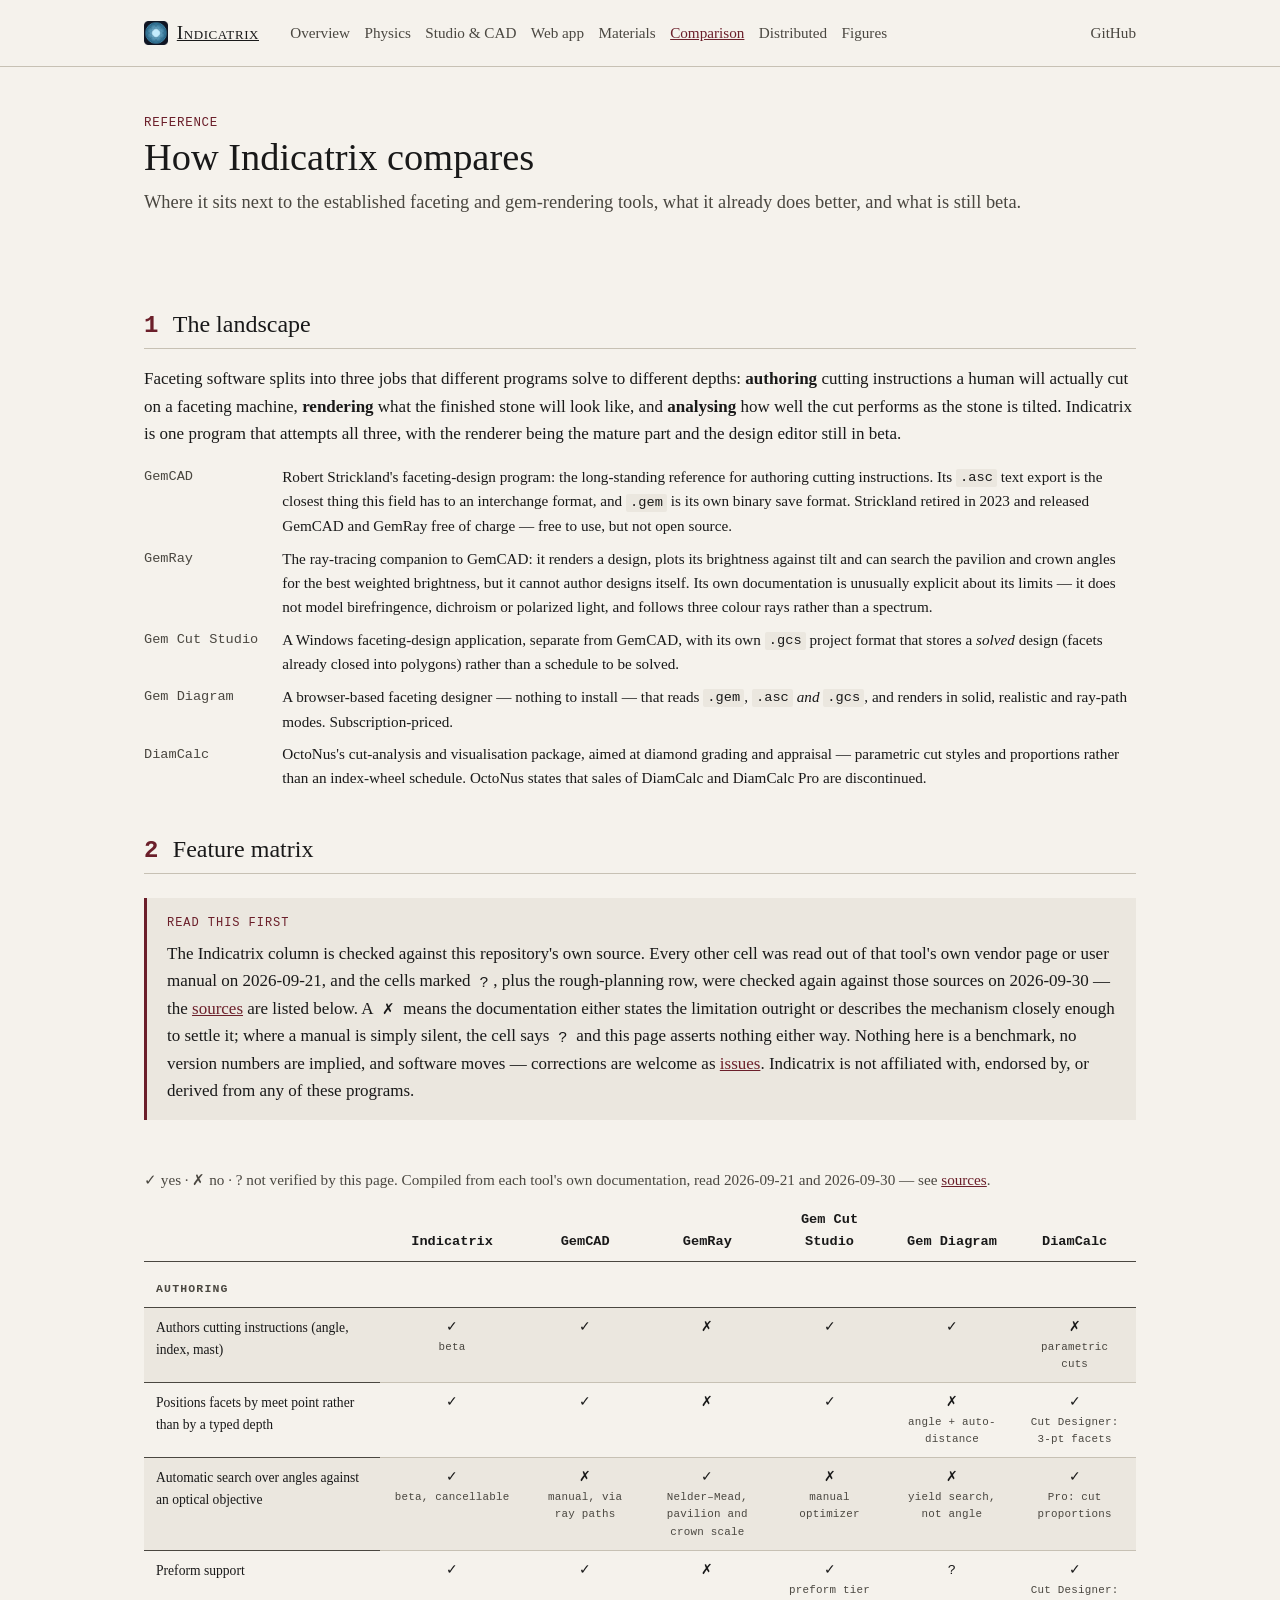
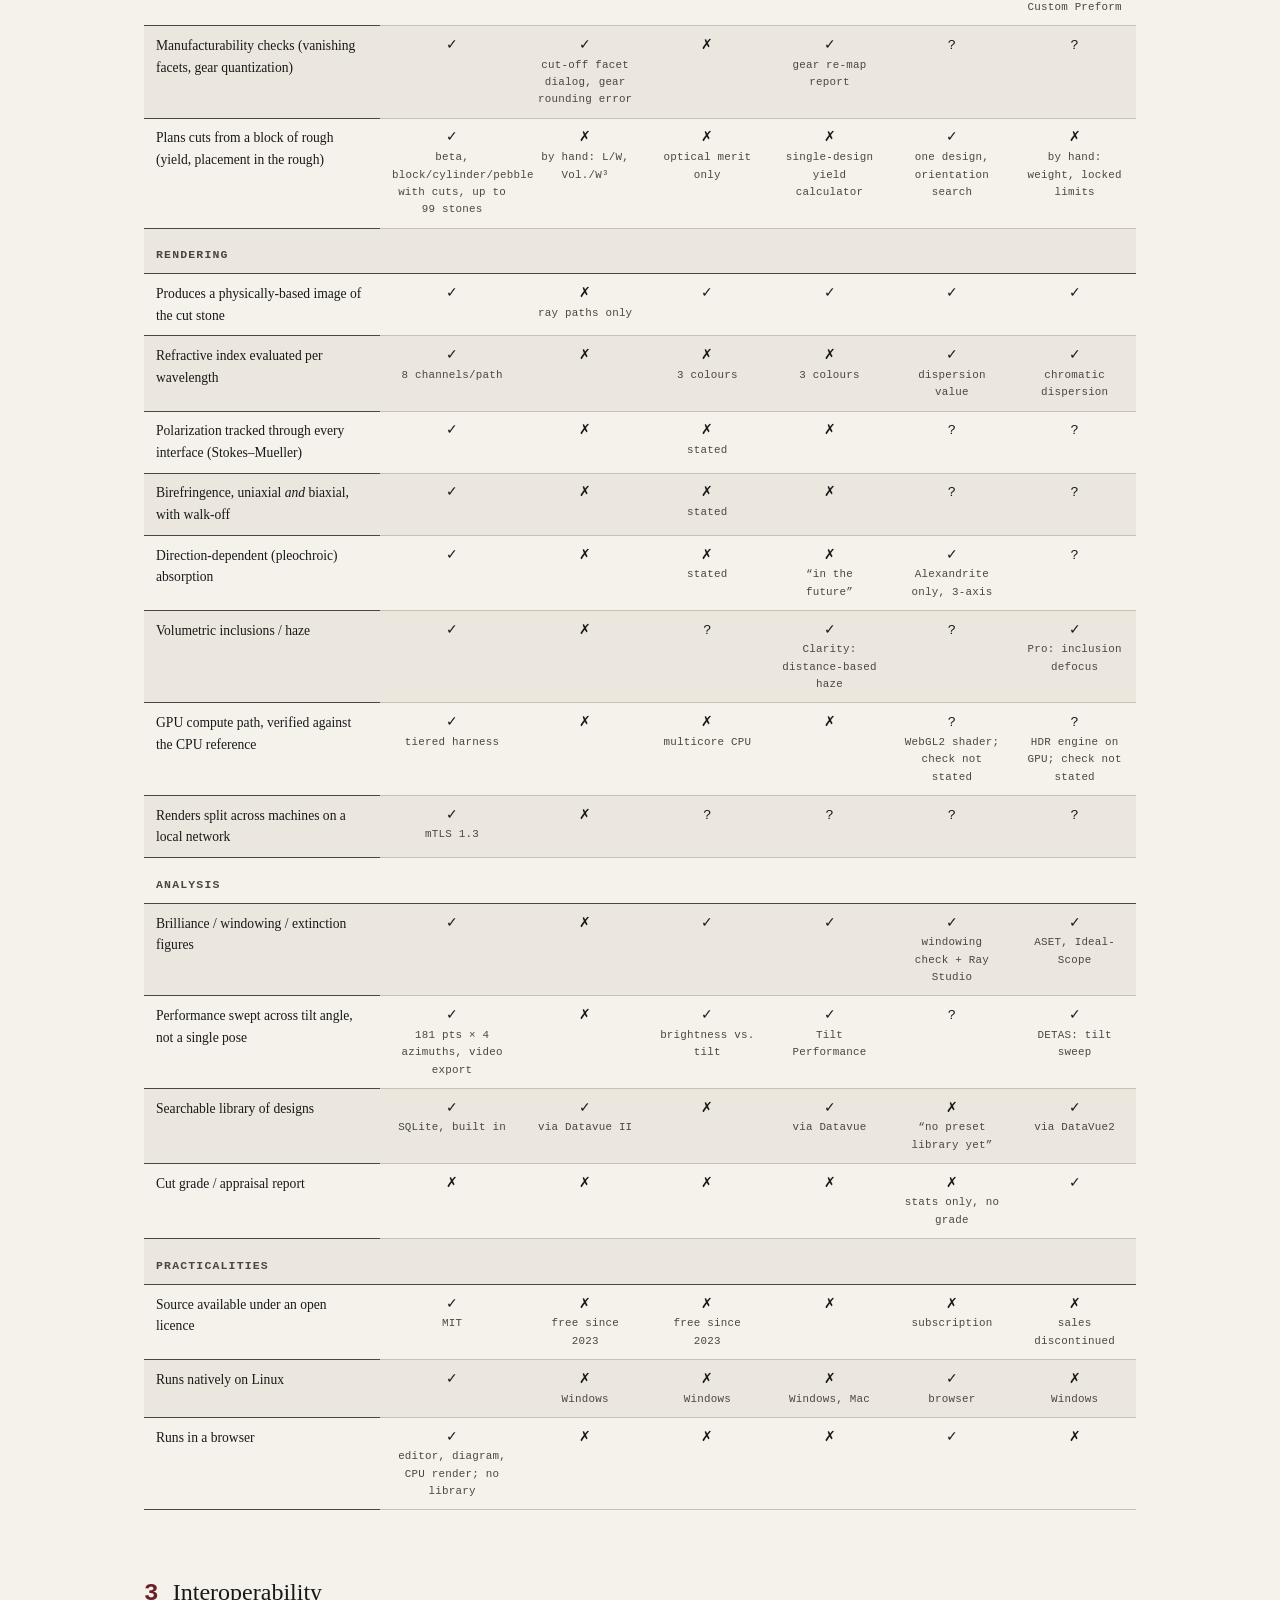
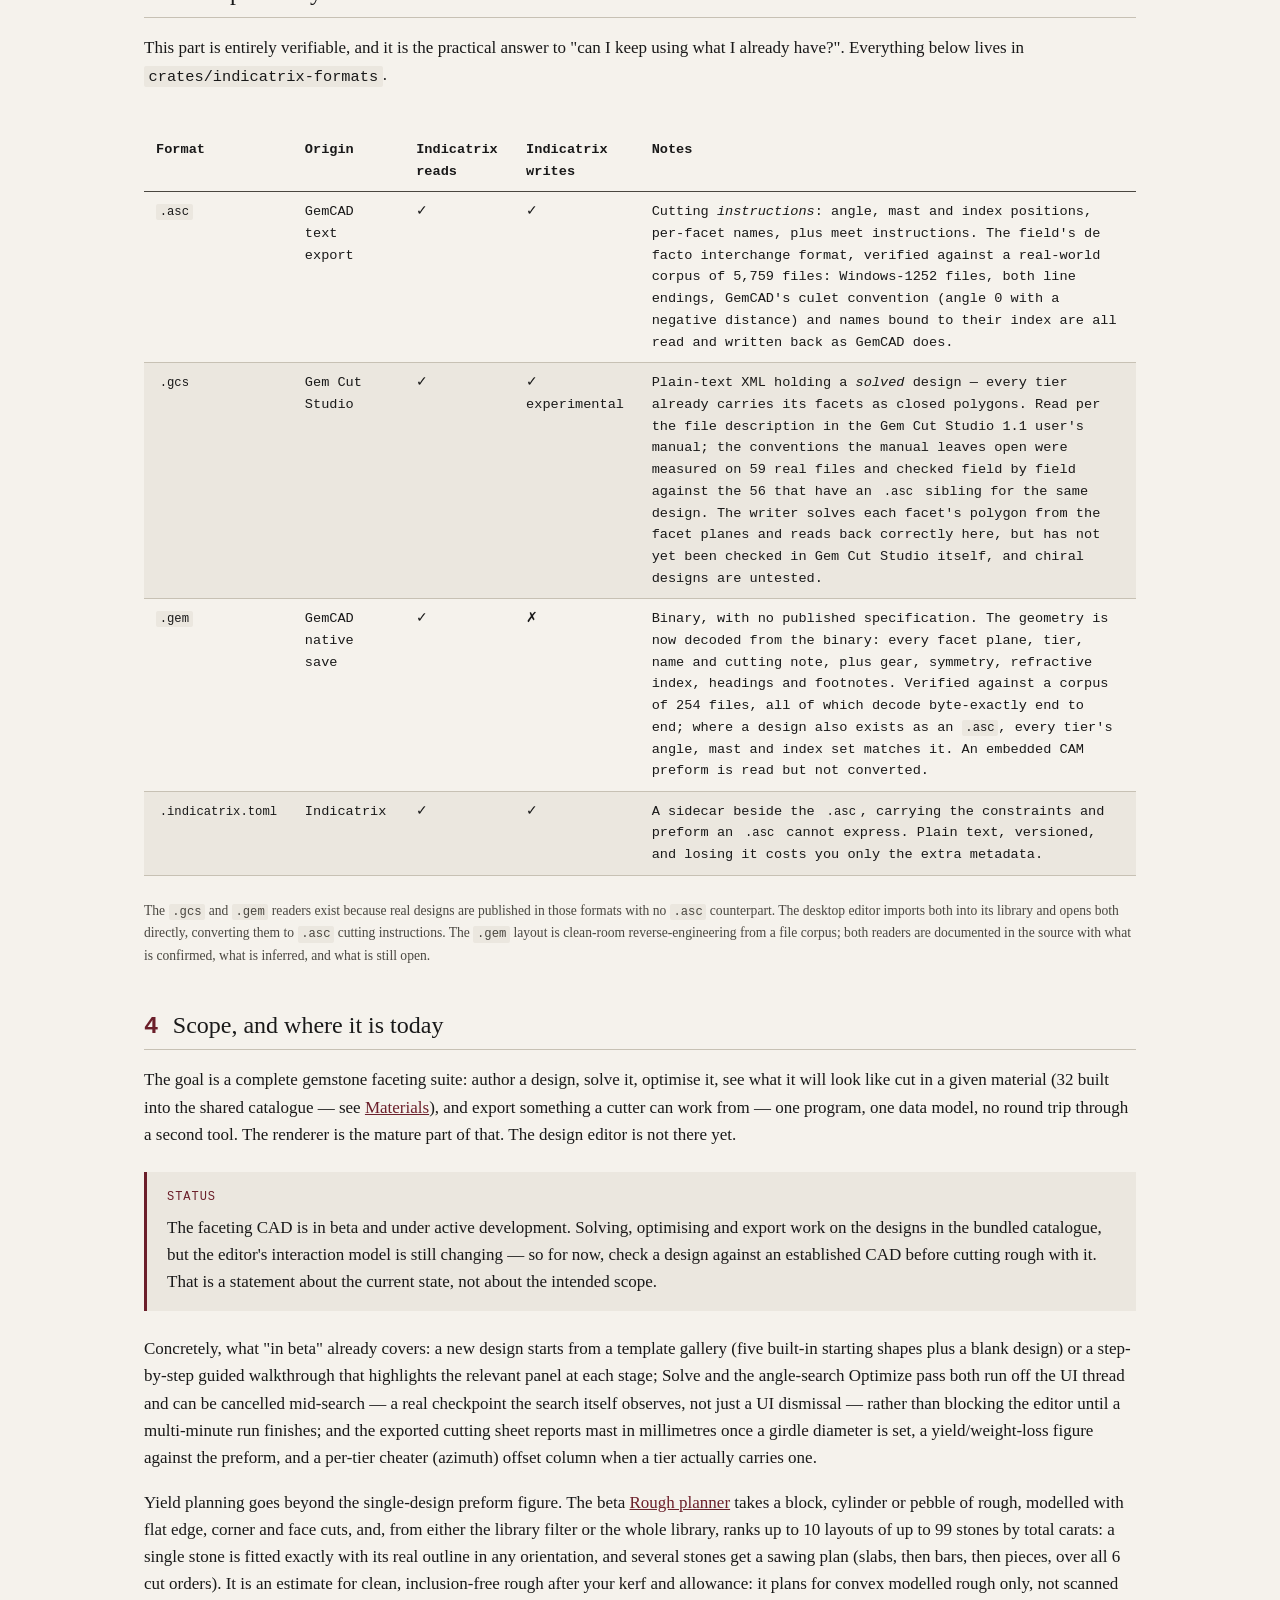
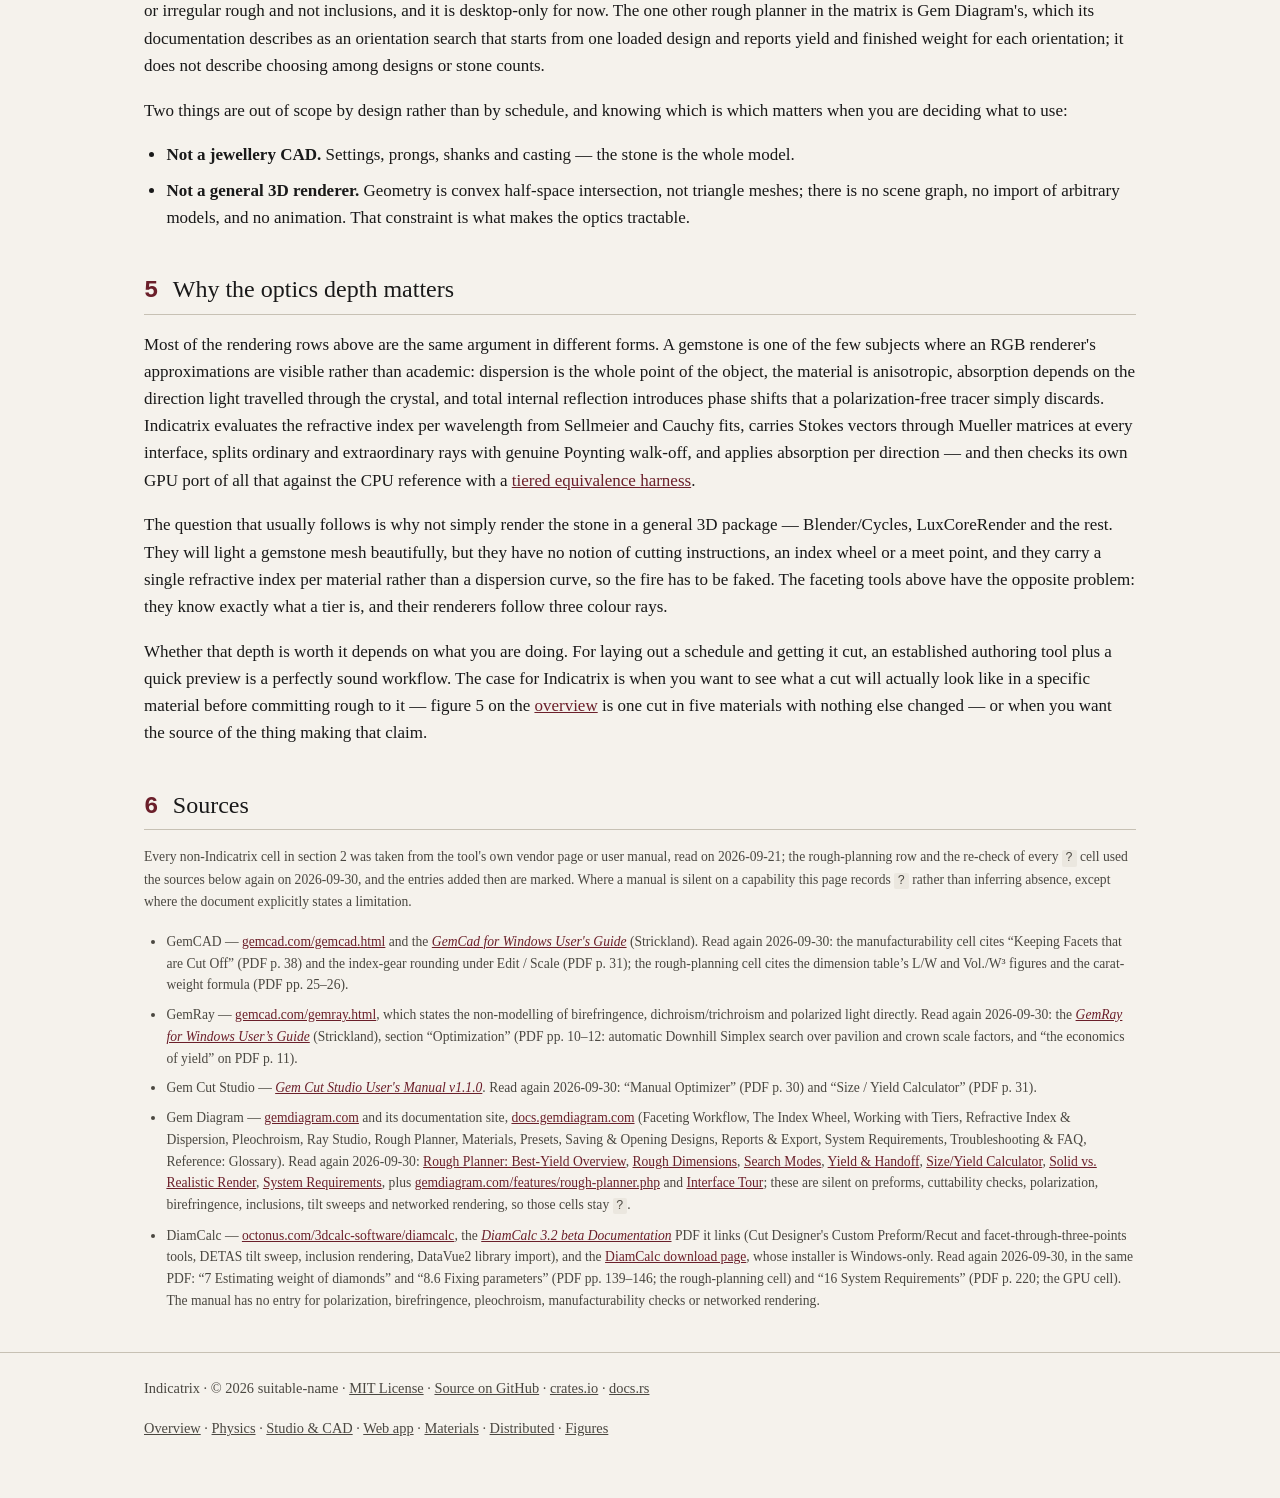
==== comparison.html @ 8ab48959 "Add files via upload" ====
<!DOCTYPE html>
<html lang="en">
<head>
<meta charset="UTF-8">
<meta name="viewport" content="width=device-width, initial-scale=1.0">
<title>Indicatrix — how it compares to other faceting and gem-rendering software</title>
<meta name="description" content="Where Indicatrix sits next to GemCAD, GemRay, Gem Cut Studio, DiamCalc and general 3D renderers: design authoring, rendering physics, analysis, and file-format interoperability.">
<link rel="icon" type="image/png" href="assets/images/icon.png">
<link rel="stylesheet" href="assets/css/style.css">
</head>
<body>

<header class="masthead">
  <div class="container">
    <a href="index.html" class="brand"><img src="assets/images/icon.png" width="24" height="24" alt="">Indicatrix</a>
    <nav>
      <a href="index.html">Overview</a>
      <a href="physics.html">Physics</a>
      <a href="editor.html">Studio &amp; CAD</a>
      <a href="web.html">Web app</a>
      <a href="materials.html">Materials</a>
      <a href="comparison.html" aria-current="page">Comparison</a>
      <a href="distributed.html">Distributed</a>
      <a href="gallery.html">Figures</a>
    </nav>
    <a href="https://github.com/suitable-name/indicatrix" class="gh-link">GitHub</a>
  </div>
</header>

<main class="container">

  <div class="page-head">
    <span class="tag">Reference</span>
    <h1>How Indicatrix compares</h1>
    <p class="subtitle">Where it sits next to the established faceting and gem-rendering tools, what it already does better, and what is still beta.</p>
  </div>

  <section id="landscape">
    <h2><span class="sec-num">1</span>The landscape</h2>
    <p>
      Faceting software splits into three jobs that different programs solve to
      different depths: <strong>authoring</strong> cutting instructions a human will
      actually cut on a faceting machine, <strong>rendering</strong> what the finished
      stone will look like, and <strong>analysing</strong> how well the cut performs as
      the stone is tilted. Indicatrix is one program that attempts all three, with the
      renderer being the mature part and the design editor still in beta.
    </p>
    <dl class="deflist">
      <dt>GemCAD</dt>
      <dd>Robert Strickland's faceting-design program: the long-standing reference for authoring cutting instructions. Its <code>.asc</code> text export is the closest thing this field has to an interchange format, and <code>.gem</code> is its own binary save format. Strickland retired in 2023 and released GemCAD and GemRay free of charge — free to use, but not open source.</dd>
      <dt>GemRay</dt>
      <dd>The ray-tracing companion to GemCAD: it renders a design, plots its brightness against tilt and can search the pavilion and crown angles for the best weighted brightness, but it cannot author designs itself. Its own documentation is unusually explicit about its limits — it does not model birefringence, dichroism or polarized light, and follows three colour rays rather than a spectrum.</dd>
      <dt>Gem Cut Studio</dt>
      <dd>A Windows faceting-design application, separate from GemCAD, with its own <code>.gcs</code> project format that stores a <em>solved</em> design (facets already closed into polygons) rather than a schedule to be solved.</dd>
      <dt>Gem Diagram</dt>
      <dd>A browser-based faceting designer — nothing to install — that reads <code>.gem</code>, <code>.asc</code> <em>and</em> <code>.gcs</code>, and renders in solid, realistic and ray-path modes. Subscription-priced.</dd>
      <dt>DiamCalc</dt>
      <dd>OctoNus's cut-analysis and visualisation package, aimed at diamond grading and appraisal — parametric cut styles and proportions rather than an index-wheel schedule. OctoNus states that sales of DiamCalc and DiamCalc Pro are discontinued.</dd>
    </dl>
  </section>

  <section id="matrix">
    <h2><span class="sec-num">2</span>Feature matrix</h2>
    <div class="status">
      <span class="status-label">READ THIS FIRST</span>
      <p>
        The Indicatrix column is checked against this repository's own source. Every
        other cell was read out of that tool's own vendor page or user manual on
        2026-09-21, and the cells marked <code>?</code>, plus the rough-planning row,
        were checked again against those sources on 2026-09-30 — the
        <a href="#sources">sources</a> are listed below. A <code>✗</code>
        means the documentation either states the limitation outright or describes the
        mechanism closely enough to settle it; where a manual is simply silent, the cell
        says <code>?</code> and this page asserts nothing either way. Nothing here is a
        benchmark, no version numbers are implied, and software moves — corrections are
        welcome as <a href="https://github.com/suitable-name/indicatrix/issues">issues</a>.
        Indicatrix is not affiliated with, endorsed by, or derived from any of these
        programs.
      </p>
    </div>

    <div class="table-scroll">
    <table class="matrix">
      <caption>✓ yes &middot; ✗ no &middot; ? not verified by this page. Compiled from each tool's own documentation, read 2026-09-21 and 2026-09-30 — see <a href="#sources">sources</a>.</caption>
      <thead>
        <tr>
          <th scope="col">&nbsp;</th>
          <th scope="col">Indicatrix</th>
          <th scope="col">GemCAD</th>
          <th scope="col">GemRay</th>
          <th scope="col">Gem Cut Studio</th>
          <th scope="col">Gem Diagram</th>
          <th scope="col">DiamCalc</th>
        </tr>
      </thead>
      <tbody>
        <tr class="group"><th colspan="7" scope="colgroup">Authoring</th></tr>
        <tr>
          <th scope="row">Authors cutting instructions (angle, index, mast)</th>
          <td>✓ <span class="qual">beta</span></td><td>✓</td><td>✗</td><td>✓</td><td>✓</td><td>✗ <span class="qual">parametric cuts</span></td>
        </tr>
        <tr>
          <th scope="row">Positions facets by meet point rather than by a typed depth</th>
          <td>✓</td><td>✓</td><td>✗</td><td>✓</td><td>✗ <span class="qual">angle + auto-distance</span></td><td>✓ <span class="qual">Cut Designer: 3-pt facets</span></td>
        </tr>
        <tr>
          <th scope="row">Automatic search over angles against an optical objective</th>
          <td>✓ <span class="qual">beta, cancellable</span></td><td>✗ <span class="qual">manual, via ray paths</span></td><td>✓ <span class="qual">Nelder–Mead, pavilion and crown scale</span></td><td>✗ <span class="qual">manual optimizer</span></td><td>✗ <span class="qual">yield search, not angle</span></td><td>✓ <span class="qual">Pro: cut proportions</span></td>
        </tr>
        <tr>
          <th scope="row">Preform support</th>
          <td>✓</td><td>✓</td><td>✗</td><td>✓ <span class="qual">preform tier</span></td><td>?</td><td>✓ <span class="qual">Cut Designer: Custom Preform</span></td>
        </tr>
        <tr>
          <th scope="row">Manufacturability checks (vanishing facets, gear quantization)</th>
          <td>✓</td><td>✓ <span class="qual">cut-off facet dialog, gear rounding error</span></td><td>✗</td><td>✓ <span class="qual">gear re-map report</span></td><td>?</td><td>?</td>
        </tr>
        <tr>
          <th scope="row">Plans cuts from a block of rough (yield, placement in the rough)</th>
          <td>✓ <span class="qual">beta, block/cylinder/pebble with cuts, up to 99 stones</span></td><td>✗ <span class="qual">by hand: L/W, Vol./W³</span></td><td>✗ <span class="qual">optical merit only</span></td><td>✗ <span class="qual">single-design yield calculator</span></td><td>✓ <span class="qual">one design, orientation search</span></td><td>✗ <span class="qual">by hand: weight, locked limits</span></td>
        </tr>
        <tr class="group"><th colspan="7" scope="colgroup">Rendering</th></tr>
        <tr>
          <th scope="row">Produces a physically-based image of the cut stone</th>
          <td>✓</td><td>✗ <span class="qual">ray paths only</span></td><td>✓</td><td>✓</td><td>✓</td><td>✓</td>
        </tr>
        <tr>
          <th scope="row">Refractive index evaluated per wavelength</th>
          <td>✓ <span class="qual">8 channels/path</span></td><td>✗</td><td>✗ <span class="qual">3 colours</span></td><td>✗ <span class="qual">3 colours</span></td><td>✓ <span class="qual">dispersion value</span></td><td>✓ <span class="qual">chromatic dispersion</span></td>
        </tr>
        <tr>
          <th scope="row">Polarization tracked through every interface (Stokes–Mueller)</th>
          <td>✓</td><td>✗</td><td>✗ <span class="qual">stated</span></td><td>✗</td><td>?</td><td>?</td>
        </tr>
        <tr>
          <th scope="row">Birefringence, uniaxial <em>and</em> biaxial, with walk-off</th>
          <td>✓</td><td>✗</td><td>✗ <span class="qual">stated</span></td><td>✗</td><td>?</td><td>?</td>
        </tr>
        <tr>
          <th scope="row">Direction-dependent (pleochroic) absorption</th>
          <td>✓</td><td>✗</td><td>✗ <span class="qual">stated</span></td><td>✗ <span class="qual">“in the future”</span></td><td>✓ <span class="qual">Alexandrite only, 3-axis</span></td><td>?</td>
        </tr>
        <tr>
          <th scope="row">Volumetric inclusions / haze</th>
          <td>✓</td><td>✗</td><td>?</td><td>✓ <span class="qual">Clarity: distance-based haze</span></td><td>?</td><td>✓ <span class="qual">Pro: inclusion defocus</span></td>
        </tr>
        <tr>
          <th scope="row">GPU compute path, verified against the CPU reference</th>
          <td>✓ <span class="qual">tiered harness</span></td><td>✗</td><td>✗ <span class="qual">multicore CPU</span></td><td>✗</td><td>? <span class="qual">WebGL2 shader; check not stated</span></td><td>? <span class="qual">HDR engine on GPU; check not stated</span></td>
        </tr>
        <tr>
          <th scope="row">Renders split across machines on a local network</th>
          <td>✓ <span class="qual">mTLS 1.3</span></td><td>✗</td><td>?</td><td>?</td><td>?</td><td>?</td>
        </tr>
        <tr class="group"><th colspan="7" scope="colgroup">Analysis</th></tr>
        <tr>
          <th scope="row">Brilliance / windowing / extinction figures</th>
          <td>✓</td><td>✗</td><td>✓</td><td>✓</td><td>✓ <span class="qual">windowing check + Ray Studio</span></td><td>✓ <span class="qual">ASET, Ideal-Scope</span></td>
        </tr>
        <tr>
          <th scope="row">Performance swept across tilt angle, not a single pose</th>
          <td>✓ <span class="qual">181 pts × 4 azimuths, video export</span></td><td>✗</td><td>✓ <span class="qual">brightness vs. tilt</span></td><td>✓ <span class="qual">Tilt Performance</span></td><td>?</td><td>✓ <span class="qual">DETAS: tilt sweep</span></td>
        </tr>
        <tr>
          <th scope="row">Searchable library of designs</th>
          <td>✓ <span class="qual">SQLite, built in</span></td><td>✓ <span class="qual">via Datavue II</span></td><td>✗</td><td>✓ <span class="qual">via Datavue</span></td><td>✗ <span class="qual">“no preset library yet”</span></td><td>✓ <span class="qual">via DataVue2</span></td>
        </tr>
        <tr>
          <th scope="row">Cut grade / appraisal report</th>
          <td>✗</td><td>✗</td><td>✗</td><td>✗</td><td>✗ <span class="qual">stats only, no grade</span></td><td>✓</td>
        </tr>
        <tr class="group"><th colspan="7" scope="colgroup">Practicalities</th></tr>
        <tr>
          <th scope="row">Source available under an open licence</th>
          <td>✓ <span class="qual">MIT</span></td><td>✗ <span class="qual">free since 2023</span></td><td>✗ <span class="qual">free since 2023</span></td><td>✗</td><td>✗ <span class="qual">subscription</span></td><td>✗ <span class="qual">sales discontinued</span></td>
        </tr>
        <tr>
          <th scope="row">Runs natively on Linux</th>
          <td>✓</td><td>✗ <span class="qual">Windows</span></td><td>✗ <span class="qual">Windows</span></td><td>✗ <span class="qual">Windows, Mac</span></td><td>✓ <span class="qual">browser</span></td><td>✗ <span class="qual">Windows</span></td>
        </tr>
        <tr>
          <th scope="row">Runs in a browser</th>
          <td>✓ <span class="qual">editor, diagram, CPU render; no library</span></td><td>✗</td><td>✗</td><td>✗</td><td>✓</td><td>✗</td>
        </tr>
      </tbody>
    </table>
    </div>
  </section>

  <section id="interop">
    <h2><span class="sec-num">3</span>Interoperability</h2>
    <p>
      This part is entirely verifiable, and it is the practical answer to "can I keep
      using what I already have?". Everything below lives in
      <code>crates/indicatrix-formats</code>.
    </p>
    <div class="table-scroll">
    <table>
      <thead>
        <tr><th>Format</th><th>Origin</th><th>Indicatrix reads</th><th>Indicatrix writes</th><th>Notes</th></tr>
      </thead>
      <tbody>
        <tr>
          <td><code>.asc</code></td>
          <td>GemCAD text export</td>
          <td>✓</td>
          <td>✓</td>
          <td>Cutting <em>instructions</em>: angle, mast and index positions, per-facet names, plus meet instructions. The field's de facto interchange format, verified against a real-world corpus of 5,759 files: Windows-1252 files, both line endings, GemCAD's culet convention (angle 0 with a negative distance) and names bound to their index are all read and written back as GemCAD does.</td>
        </tr>
        <tr>
          <td><code>.gcs</code></td>
          <td>Gem Cut Studio</td>
          <td>✓</td>
          <td>✓ experimental</td>
          <td>Plain-text XML holding a <em>solved</em> design — every tier already carries its facets as closed polygons. Read per the file description in the Gem Cut Studio 1.1 user's manual; the conventions the manual leaves open were measured on 59 real files and checked field by field against the 56 that have an <code>.asc</code> sibling for the same design. The writer solves each facet's polygon from the facet planes and reads back correctly here, but has not yet been checked in Gem Cut Studio itself, and chiral designs are untested.</td>
        </tr>
        <tr>
          <td><code>.gem</code></td>
          <td>GemCAD native save</td>
          <td>✓</td>
          <td>✗</td>
          <td>Binary, with no published specification. The geometry is now decoded from the binary: every facet plane, tier, name and cutting note, plus gear, symmetry, refractive index, headings and footnotes. Verified against a corpus of 254 files, all of which decode byte-exactly end to end; where a design also exists as an <code>.asc</code>, every tier's angle, mast and index set matches it. An embedded CAM preform is read but not converted.</td>
        </tr>
        <tr>
          <td><code>.indicatrix.toml</code></td>
          <td>Indicatrix</td>
          <td>✓</td>
          <td>✓</td>
          <td>A sidecar beside the <code>.asc</code>, carrying the constraints and preform an <code>.asc</code> cannot express. Plain text, versioned, and losing it costs you only the extra metadata.</td>
        </tr>
      </tbody>
    </table>
    </div>
    <p class="small">
      The <code>.gcs</code> and <code>.gem</code> readers exist because real designs are
      published in those formats with no <code>.asc</code> counterpart. The desktop editor
      imports both into its library and opens both directly, converting them to
      <code>.asc</code> cutting instructions. The <code>.gem</code> layout is clean-room
      reverse-engineering from a file corpus; both readers are documented in the source
      with what is confirmed, what is inferred, and what is still open.
    </p>
  </section>

  <section id="scope">
    <h2><span class="sec-num">4</span>Scope, and where it is today</h2>
    <p>
      The goal is a complete gemstone faceting suite: author a design, solve it,
      optimise it, see what it will look like cut in a given material (32 built into
      the shared catalogue — see <a href="materials.html">Materials</a>), and export
      something a cutter can work from — one program, one data model, no round trip
      through a second tool. The renderer is the mature part of that. The design
      editor is not there yet.
    </p>
    <div class="status">
      <span class="status-label">STATUS</span>
      <p>
        The faceting CAD is in beta and under active development. Solving, optimising
        and export work on the designs in the bundled catalogue, but the editor's
        interaction model is still changing — so for now, check a design against an
        established CAD before cutting rough with it. That is a statement about the
        current state, not about the intended scope.
      </p>
    </div>
    <p>
      Concretely, what "in beta" already covers: a new design starts from a template
      gallery (five built-in starting shapes plus a blank design) or a step-by-step
      guided walkthrough that highlights the relevant panel at each stage; Solve and
      the angle-search Optimize pass both run off the UI thread and can be cancelled
      mid-search — a real checkpoint the search itself observes, not just a UI
      dismissal — rather than blocking the editor until a multi-minute run finishes;
      and the exported cutting sheet reports mast in millimetres once a girdle
      diameter is set, a yield/weight-loss figure against the preform, and a per-tier
      cheater (azimuth) offset column when a tier actually carries one.
    </p>
    <p>
      Yield planning goes beyond the single-design preform figure. The beta
      <a href="editor.html#rough-planner">Rough planner</a> takes a block,
      cylinder or pebble of rough, modelled with flat edge, corner and face cuts,
      and, from either the library filter or the whole library, ranks up to 10
      layouts of up to 99 stones by total carats: a single stone is fitted exactly
      with its real outline in any orientation, and several stones get a sawing
      plan (slabs, then bars, then pieces, over all 6 cut orders). It is an
      estimate for clean, inclusion-free rough after your kerf and allowance: it
      plans for convex modelled rough only, not scanned or irregular rough and not
      inclusions, and it is desktop-only for now. The one other rough planner in the matrix is Gem Diagram's, which
      its documentation describes as an orientation search that starts from one
      loaded design and reports yield and finished weight for each orientation;
      it does not describe choosing among designs or stone counts.
    </p>
    <p>
      Two things are out of scope by design rather than by schedule, and knowing
      which is which matters when you are deciding what to use:
    </p>
    <ul>
      <li><strong>Not a jewellery CAD.</strong> Settings, prongs, shanks and casting — the stone is the whole model.</li>
      <li><strong>Not a general 3D renderer.</strong> Geometry is convex half-space intersection, not triangle meshes; there is no scene graph, no import of arbitrary models, and no animation. That constraint is what makes the optics tractable.</li>
    </ul>
  </section>

  <section id="why">
    <h2><span class="sec-num">5</span>Why the optics depth matters</h2>
    <p>
      Most of the rendering rows above are the same argument in different forms. A
      gemstone is one of the few subjects where an RGB renderer's approximations are
      visible rather than academic: dispersion is the whole point of the object, the
      material is anisotropic, absorption depends on the direction light travelled
      through the crystal, and total internal reflection introduces phase shifts that
      a polarization-free tracer simply discards. Indicatrix evaluates the refractive
      index per wavelength from Sellmeier and Cauchy fits, carries Stokes vectors
      through Mueller matrices at every interface, splits ordinary and extraordinary
      rays with genuine Poynting walk-off, and applies absorption per direction — and
      then checks its own GPU port of all that against the CPU reference with a
      <a href="physics.html#gpu-harness">tiered equivalence harness</a>.
    </p>
    <p>
      The question that usually follows is why not simply render the stone in a
      general 3D package — Blender/Cycles, LuxCoreRender and the rest. They will light
      a gemstone mesh beautifully, but they have no notion of cutting instructions, an
      index wheel or a meet point, and they carry a single refractive index per
      material rather than a dispersion curve, so the fire has to be faked. The
      faceting tools above have the opposite problem: they know exactly what a tier
      is, and their renderers follow three colour rays.
    </p>
    <p>
      Whether that depth is worth it depends on what you are doing. For laying out a
      schedule and getting it cut, an established authoring tool plus a quick preview
      is a perfectly sound workflow. The case for Indicatrix is when you want to see
      what a cut will actually look like in a specific material before committing rough
      to it — figure 5 on the <a href="index.html#renders">overview</a> is one cut in
      five materials with nothing else changed — or when you want the source of the
      thing making that claim.
    </p>
  </section>


  <section id="sources">
    <h2><span class="sec-num">6</span>Sources</h2>
    <p class="small">
      Every non-Indicatrix cell in section 2 was taken from the tool's own vendor page
      or user manual, read on 2026-09-21; the rough-planning row and the re-check of
      every <code>?</code> cell used the sources below again on 2026-09-30, and the
      entries added then are marked. Where a manual is silent on a capability this
      page records <code>?</code> rather than inferring absence, except where the
      document explicitly states a limitation.
    </p>
    <ul class="small">
      <li>GemCAD — <a href="https://www.gemcad.com/gemcad.html">gemcad.com/gemcad.html</a> and the <a href="https://www.gemcad.com/downloads/gemcadman.pdf"><cite>GemCad for Windows User's Guide</cite></a> (Strickland). Read again 2026-09-30: the manufacturability cell cites &ldquo;Keeping Facets that are Cut Off&rdquo; (PDF p. 38) and the index-gear rounding under Edit / Scale (PDF p. 31); the rough-planning cell cites the dimension table&rsquo;s L/W and Vol./W³ figures and the carat-weight formula (PDF pp. 25&ndash;26).</li>
      <li>GemRay — <a href="https://www.gemcad.com/gemray.html">gemcad.com/gemray.html</a>, which states the non-modelling of birefringence, dichroism/trichroism and polarized light directly. Read again 2026-09-30: the <a href="https://www.gemcad.com/downloads/gemrayman.pdf"><cite>GemRay for Windows User&rsquo;s Guide</cite></a> (Strickland), section &ldquo;Optimization&rdquo; (PDF pp. 10&ndash;12: automatic Downhill Simplex search over pavilion and crown scale factors, and &ldquo;the economics of yield&rdquo; on PDF p. 11).</li>
      <li>Gem Cut Studio — <a href="http://www.gemcutstudio.com/app_download/UserManual_v110.pdf"><cite>Gem Cut Studio User's Manual v1.1.0</cite></a>. Read again 2026-09-30: &ldquo;Manual Optimizer&rdquo; (PDF p. 30) and &ldquo;Size / Yield Calculator&rdquo; (PDF p. 31).</li>
      <li>Gem Diagram — <a href="https://www.gemdiagram.com/">gemdiagram.com</a> and its documentation site, <a href="https://docs.gemdiagram.com/getting-started">docs.gemdiagram.com</a> (Faceting Workflow, The Index Wheel, Working with Tiers, Refractive Index &amp; Dispersion, Pleochroism, Ray Studio, Rough Planner, Materials, Presets, Saving &amp; Opening Designs, Reports &amp; Export, System Requirements, Troubleshooting &amp; FAQ, Reference: Glossary). Read again 2026-09-30: <a href="https://docs.gemdiagram.com/rough-planner-overview">Rough Planner: Best-Yield Overview</a>, <a href="https://docs.gemdiagram.com/rough-planner-rough-dimensions">Rough Dimensions</a>, <a href="https://docs.gemdiagram.com/rough-planner-search-modes">Search Modes</a>, <a href="https://docs.gemdiagram.com/rough-planner-yield-handoff">Yield &amp; Handoff</a>, <a href="https://docs.gemdiagram.com/reports-export-size-yield-calculator">Size/Yield Calculator</a>, <a href="https://docs.gemdiagram.com/solid-vs-realistic">Solid vs. Realistic Render</a>, <a href="https://docs.gemdiagram.com/system-requirements">System Requirements</a>, plus <a href="https://www.gemdiagram.com/features/rough-planner.php">gemdiagram.com/features/rough-planner.php</a> and <a href="https://docs.gemdiagram.com/interface-tour">Interface Tour</a>; these are silent on preforms, cuttability checks, polarization, birefringence, inclusions, tilt sweeps and networked rendering, so those cells stay <code>?</code>.</li>
      <li>DiamCalc — <a href="https://www.octonus.com/3dcalc-software/diamcalc">octonus.com/3dcalc-software/diamcalc</a>, the <a href="http://legacy.octonus.com/oct/download/files/DiamondCalculator3_2beta.pdf"><cite>DiamCalc 3.2 beta Documentation</cite></a> PDF it links (Cut Designer's Custom Preform/Recut and facet-through-three-points tools, DETAS tilt sweep, inclusion rendering, DataVue2 library import), and the <a href="https://octonus.com/downloads/diamcalc-downloads">DiamCalc download page</a>, whose installer is Windows-only. Read again 2026-09-30, in the same PDF: &ldquo;7 Estimating weight of diamonds&rdquo; and &ldquo;8.6 Fixing parameters&rdquo; (PDF pp. 139&ndash;146; the rough-planning cell) and &ldquo;16 System Requirements&rdquo; (PDF p. 220; the GPU cell). The manual has no entry for polarization, birefringence, pleochroism, manufacturability checks or networked rendering.</li>
    </ul>
  </section>

</main>

<footer>
  <div class="container">
    <p>Indicatrix · &copy; 2026 suitable-name · <a href="https://github.com/suitable-name/indicatrix/blob/HEAD/LICENSE">MIT License</a> · <a href="https://github.com/suitable-name/indicatrix">Source on GitHub</a> · <a href="https://crates.io/crates/indicatrix">crates.io</a> · <a href="https://docs.rs/indicatrix">docs.rs</a></p>
    <p><a href="index.html">Overview</a> · <a href="physics.html">Physics</a> · <a href="editor.html">Studio &amp; CAD</a> · <a href="web.html">Web app</a> · <a href="materials.html">Materials</a> · <a href="distributed.html">Distributed</a> · <a href="gallery.html">Figures</a></p>
  </div>
</footer>

<script src="assets/js/main.js"></script>
</body>
</html>
---- assets/css/style.css ----
/* Indicatrix — project datasheet stylesheet.
 * Spectral gemstone path tracer and faceting-design CAD, in Rust.
 * MIT License. Source: https://github.com/suitable-name/indicatrix
 *
 * No web fonts, no CDNs, no JS frameworks. System serif/monospace stacks only.
 */

:root {
  --paper: #f5f2ec;
  --paper-2: #ebe7df;
  --ink: #191919;
  --ink-2: #4a4740;
  --rule: #c7c1b4;
  --accent: #6b1f2a;
  --figure-frame: #111111;

  --font-serif: "Iowan Old Style", "Palatino Linotype", Palatino, "Book Antiqua", Georgia, serif;
  --font-mono: ui-monospace, "Cascadia Mono", "SF Mono", Consolas, "Liberation Mono", monospace;

  --content-width: 1040px;
}

@media (prefers-color-scheme: dark) {
  :root:not([data-theme="light"]) {
    --paper: #161514;
    --paper-2: #1f1d1b;
    --ink: #e8e3da;
    --ink-2: #a9a39a;
    --rule: #3a3733;
    --accent: #d18a93;
  }
}

:root[data-theme="dark"] {
  --paper: #161514;
  --paper-2: #1f1d1b;
  --ink: #e8e3da;
  --ink-2: #a9a39a;
  --rule: #3a3733;
  --accent: #d18a93;
}

* {
  box-sizing: border-box;
}

html {
  font-family: var(--font-serif);
  font-weight: 400;
}

body {
  margin: 0;
  background: var(--paper);
  color: var(--ink);
  font-size: 17px;
  line-height: 1.6;
}

img {
  max-width: 100%;
  height: auto;
  display: block;
}

a {
  color: var(--accent);
}

a:hover {
  text-decoration-thickness: 2px;
}

.container {
  max-width: var(--content-width);
  margin: 0 auto;
  padding: 0 1.5rem;
}

/* -----------------------------------------------------------------------
 * Headings and text
 * --------------------------------------------------------------------- */

h1, h2, h3, h4 {
  font-family: var(--font-serif);
  font-weight: 400;
  line-height: 1.2;
  color: var(--ink);
}

h1 {
  font-size: 2.4rem;
  margin: 0 0 0.5rem 0;
}

h2 {
  font-size: 1.5rem;
  margin: 2.75rem 0 1rem 0;
  padding-bottom: 0.5rem;
  border-bottom: 1px solid var(--rule);
}

h3 {
  font-size: 1.15rem;
  margin: 1.75rem 0 0.75rem 0;
  color: var(--ink);
}

/* Numbered section heading: "2  Optics" — number in accent monospace. */
.sec-num {
  font-family: var(--font-mono);
  color: var(--accent);
  font-weight: 600;
  margin-right: 0.6em;
}

p {
  margin: 0 0 1.1rem 0;
}

.subtitle {
  font-size: 1.15rem;
  color: var(--ink-2);
  margin: 0 0 1.5rem 0;
}

.lede {
  font-size: 1.05rem;
  color: var(--ink-2);
}

small, .small {
  font-size: 0.85rem;
  color: var(--ink-2);
}

ul, ol {
  padding-left: 1.4rem;
}

li {
  margin-bottom: 0.5rem;
}

hr {
  border: none;
  border-top: 1px solid var(--rule);
  margin: 2.5rem 0;
}

/* -----------------------------------------------------------------------
 * Masthead
 * --------------------------------------------------------------------- */

.masthead {
  padding: 1.1rem 0;
  border-bottom: 1px solid var(--rule);
}

.masthead .container {
  display: flex;
  align-items: center;
  flex-wrap: wrap;
  gap: 0.4rem 1.2rem;
}

.brand {
  display: flex;
  align-items: center;
  gap: 0.55rem;
  font-family: var(--font-serif);
  font-variant: small-caps;
  font-size: 1.2rem;
  letter-spacing: 0.03em;
  color: var(--ink);
  margin-right: 0.75rem;
}

.brand img {
  width: 24px;
  height: 24px;
}

.masthead nav {
  display: flex;
  flex-wrap: wrap;
  gap: 0 0.9rem;
  font-size: 0.95rem;
}

.masthead nav a {
  color: var(--ink-2);
  text-decoration: none;
  padding: 0.15rem 0;
}

.masthead nav a:hover,
.masthead nav a[aria-current="page"] {
  color: var(--accent);
  text-decoration: underline;
}

.masthead .gh-link {
  margin-left: auto;
  font-size: 0.95rem;
  color: var(--ink-2);
  text-decoration: none;
}

.masthead .gh-link:hover {
  color: var(--accent);
  text-decoration: underline;
}

/* -----------------------------------------------------------------------
 * Page header block
 * --------------------------------------------------------------------- */

.page-head {
  padding: 2.5rem 0 1.5rem 0;
}

.tag {
  font-family: var(--font-mono);
  font-size: 0.78rem;
  letter-spacing: 0.06em;
  text-transform: uppercase;
  color: var(--accent);
}

/* -----------------------------------------------------------------------
 * Sections
 * --------------------------------------------------------------------- */

main {
  padding-bottom: 3rem;
}

section {
  margin: 2.5rem 0;
}

/* -----------------------------------------------------------------------
 * Abstract (two-column, index page)
 * --------------------------------------------------------------------- */

.abstract-grid {
  display: grid;
  grid-template-columns: 1.3fr 1fr;
  gap: 2.5rem;
  align-items: start;
  margin: 1.5rem 0;
}

.abstract-grid .fig {
  margin: 0;
}

/* -----------------------------------------------------------------------
 * Figures
 * --------------------------------------------------------------------- */

.fig {
  margin: 1.75rem 0;
}

.fig a {
  display: block;
  background: var(--figure-frame);
  padding: 16px;
  line-height: 0;
}

.fig img {
  width: 100%;
  height: auto;
}

figcaption {
  font-family: var(--font-mono);
  font-size: 0.8rem;
  color: var(--ink-2);
  margin-top: 0.6rem;
  line-height: 1.5;
}

.fig-note {
  font-size: 0.92rem;
  color: var(--ink-2);
  margin-top: 0.4rem;
}

.fig-grid {
  display: grid;
  grid-template-columns: 1fr 1fr;
  gap: 1.75rem;
}

/* A responsive strip for a multi-panel figure (e.g. one cut in five materials):
   as many columns as fit, wrapping instead of forcing a ragged fixed grid. Lives
   INSIDE a single <figure>, so the panels share one caption and one number. */
.fig-grid-auto {
  display: grid;
  grid-template-columns: repeat(auto-fit, minmax(180px, 1fr));
  gap: 2px;
}

.fig-grid-auto img {
  display: block;
  width: 100%;
  height: auto;
}

.fig-grid .fig {
  margin: 0;
}

/* Schematic figures (inline SVG): drawn on paper with a hairline frame, not on
 * the dark plate the renders and screenshots use. */
.diagram-fig svg {
  display: block;
  width: 100%;
  height: auto;
  border: 1px solid var(--rule);
  background: var(--paper);
}

/* -----------------------------------------------------------------------
 * Tables
 * --------------------------------------------------------------------- */

table {
  width: 100%;
  border-collapse: collapse;
  margin: 1.5rem 0;
  font-family: var(--font-mono);
  font-size: 0.85rem;
}

/* A wide table (the comparison matrix) scrolls in its own box rather than making
   the whole page scroll sideways. */
.table-scroll {
  overflow-x: auto;
  -webkit-overflow-scrolling: touch;
}

.table-scroll table {
  min-width: 54rem;
}

/* The comparison matrix: row labels are prose, the cells are single glyphs, so the
   labels get the serif face and left alignment while everything else centres. */
.matrix th[scope="row"] {
  font-family: var(--font-serif);
  font-weight: 400;
  text-align: left;
  white-space: normal;
}

.matrix td {
  text-align: center;
  /* Qualifiers wrap inside a bounded column instead of stretching it, so every
     product column stays roughly the same width and a tick sits under its name. */
  white-space: normal;
  min-width: 6.5rem;
  max-width: 9rem;
}

/* The product names sit CENTRED over their columns of glyphs (the page-wide `th`
   rule is left-aligned, which put each name at the left edge of a column whose
   ticks are centred). The empty corner cell keeps the row-label column's alignment. */
.matrix thead th[scope="col"] {
  text-align: center;
  vertical-align: bottom;
}

.matrix thead th[scope="col"]:first-child {
  text-align: left;
}

.matrix tr.group th {
  font-family: var(--font-mono);
  font-size: 0.72rem;
  letter-spacing: 0.1em;
  text-transform: uppercase;
  color: var(--ink-2);
  text-align: left;
  padding-top: 1.1rem;
}

/* A qualifier beside a tick ("beta", "MIT"): present but deliberately quiet, so the
   column still reads as a column of glyphs at a glance. */
.qual {
  display: block;
  font-size: 0.68rem;
  letter-spacing: 0.02em;
  color: var(--ink-2);
}

caption {
  text-align: left;
  font-family: var(--font-serif);
  font-size: 0.95rem;
  color: var(--ink-2);
  margin-bottom: 0.5rem;
  caption-side: top;
}

th, td {
  text-align: left;
  padding: 0.55rem 0.75rem;
  border-bottom: 1px solid var(--rule);
  vertical-align: top;
}

th {
  color: var(--ink);
  font-weight: 600;
  border-bottom: 1px solid var(--ink-2);
}

tbody tr:nth-child(even) {
  background: var(--paper-2);
}

/* The crates.io / docs.rs pair of the workspace table never breaks inside a word. */
td.pub {
  white-space: nowrap;
}

/* Definition lists, used instead of a table where a table would be silly. */
dl.deflist {
  display: grid;
  grid-template-columns: max-content 1fr;
  gap: 0.5rem 1.5rem;
  font-size: 0.95rem;
}

dl.deflist dt {
  font-family: var(--font-mono);
  color: var(--ink-2);
  font-size: 0.85rem;
  padding-top: 0.1rem;
}

dl.deflist dd {
  margin: 0;
}

/* -----------------------------------------------------------------------
 * Status notice
 * --------------------------------------------------------------------- */

.status {
  border-left: 3px solid var(--accent);
  background: var(--paper-2);
  padding: 1rem 1.25rem;
  margin: 1.5rem 0;
}

.status .status-label {
  font-family: var(--font-mono);
  font-size: 0.75rem;
  letter-spacing: 0.08em;
  color: var(--accent);
  display: block;
  margin-bottom: 0.4rem;
}

.status p {
  margin: 0;
}

/* -----------------------------------------------------------------------
 * Call-to-action link (web app page, index)
 * --------------------------------------------------------------------- */

.cta {
  display: inline-block;
  font-family: var(--font-mono);
  font-size: 0.95rem;
  letter-spacing: 0.02em;
  color: var(--paper);
  background: var(--accent);
  border: 1px solid var(--accent);
  border-radius: 2px;
  padding: 0.6rem 1.1rem;
  text-decoration: none;
  overflow-wrap: anywhere;
}

.cta:hover {
  text-decoration: underline;
  text-decoration-thickness: 2px;
}

/* -----------------------------------------------------------------------
 * Code blocks
 * --------------------------------------------------------------------- */

.code-block {
  background: var(--paper-2);
  border: 1px solid var(--rule);
  border-radius: 2px;
  margin: 1.25rem 0;
  overflow: hidden;
}

.code-block-head {
  display: flex;
  align-items: center;
  justify-content: space-between;
  padding: 0.5rem 0.9rem;
  border-bottom: 1px solid var(--rule);
  font-family: var(--font-mono);
  font-size: 0.78rem;
  color: var(--ink-2);
}

.copy-btn {
  font-family: var(--font-mono);
  font-size: 0.75rem;
  color: var(--ink-2);
  background: transparent;
  border: 1px solid var(--rule);
  border-radius: 2px;
  padding: 0.2rem 0.6rem;
  cursor: pointer;
}

.copy-btn:hover {
  color: var(--ink);
  border-color: var(--ink-2);
}

pre {
  margin: 0;
  padding: 1rem 1.1rem;
  overflow-x: auto;
  font-family: var(--font-mono);
  font-size: 0.85rem;
  line-height: 1.6;
}

code {
  font-family: var(--font-mono);
}

:not(pre) > code {
  font-size: 0.9em;
  background: var(--paper-2);
  padding: 0.1em 0.3em;
  border-radius: 2px;
}

.cmt { color: var(--ink-2); }

/* -----------------------------------------------------------------------
 * Chart / canvas container (materials dispersion chart)
 * --------------------------------------------------------------------- */

.chart-box {
  border: 1px solid var(--rule);
  padding: 1rem;
  margin: 1.5rem 0;
}

.chart-controls {
  display: flex;
  flex-wrap: wrap;
  gap: 0.4rem;
  margin-bottom: 1rem;
}

.chart-controls button {
  font-family: var(--font-mono);
  font-size: 0.78rem;
  background: transparent;
  border: 1px solid var(--rule);
  color: var(--ink-2);
  padding: 0.3rem 0.65rem;
  border-radius: 2px;
  cursor: pointer;
}

.chart-controls button:hover {
  border-color: var(--ink-2);
  color: var(--ink);
}

.chart-controls button[aria-pressed="true"] {
  border-color: var(--accent);
  color: var(--accent);
}

#dispersionCanvas {
  width: 100%;
  height: 260px;
  display: block;
}

.chart-readout {
  font-family: var(--font-mono);
  font-size: 0.8rem;
  color: var(--ink-2);
  margin-top: 0.75rem;
}

.noscript-note {
  font-family: var(--font-mono);
  font-size: 0.8rem;
  color: var(--ink-2);
}

/* -----------------------------------------------------------------------
 * Footer
 * --------------------------------------------------------------------- */

footer {
  border-top: 1px solid var(--rule);
  padding: 1.5rem 0 2.5rem 0;
  font-size: 0.9rem;
  color: var(--ink-2);
}

footer a {
  color: var(--ink-2);
}

footer a:hover {
  color: var(--accent);
}

/* -----------------------------------------------------------------------
 * Responsive
 * --------------------------------------------------------------------- */

@media (max-width: 720px) {
  body {
    font-size: 16px;
  }

  .container {
    padding: 0 1rem;
  }

  h1 {
    font-size: 1.9rem;
  }

  .abstract-grid {
    grid-template-columns: 1fr;
  }

  .fig-grid {
    grid-template-columns: 1fr;
  }

  .fig a {
    padding: 10px;
  }

  dl.deflist {
    grid-template-columns: 1fr;
  }

  table {
    font-size: 0.78rem;
  }

  /* Long file paths and identifiers in table cells wrap instead of widening the page. */
  .matrix td, .matrix th { overflow-wrap: normal; }
  td, th, td code, :not(pre) > code {
    overflow-wrap: anywhere;
  }

  /* On a phone the two registry links stack instead of squeezing the description. */
  td.pub a {
    display: block;
  }
  td.pub .sep {
    display: none;
  }
}

/* -----------------------------------------------------------------------
 * Print
 * --------------------------------------------------------------------- */

@media print {
  .masthead, footer, .copy-btn {
    display: none;
  }

  body {
    background: #fff;
    color: #000;
  }

  .fig a {
    background: #222;
  }

  a {
    color: #000;
    text-decoration: underline;
  }
}
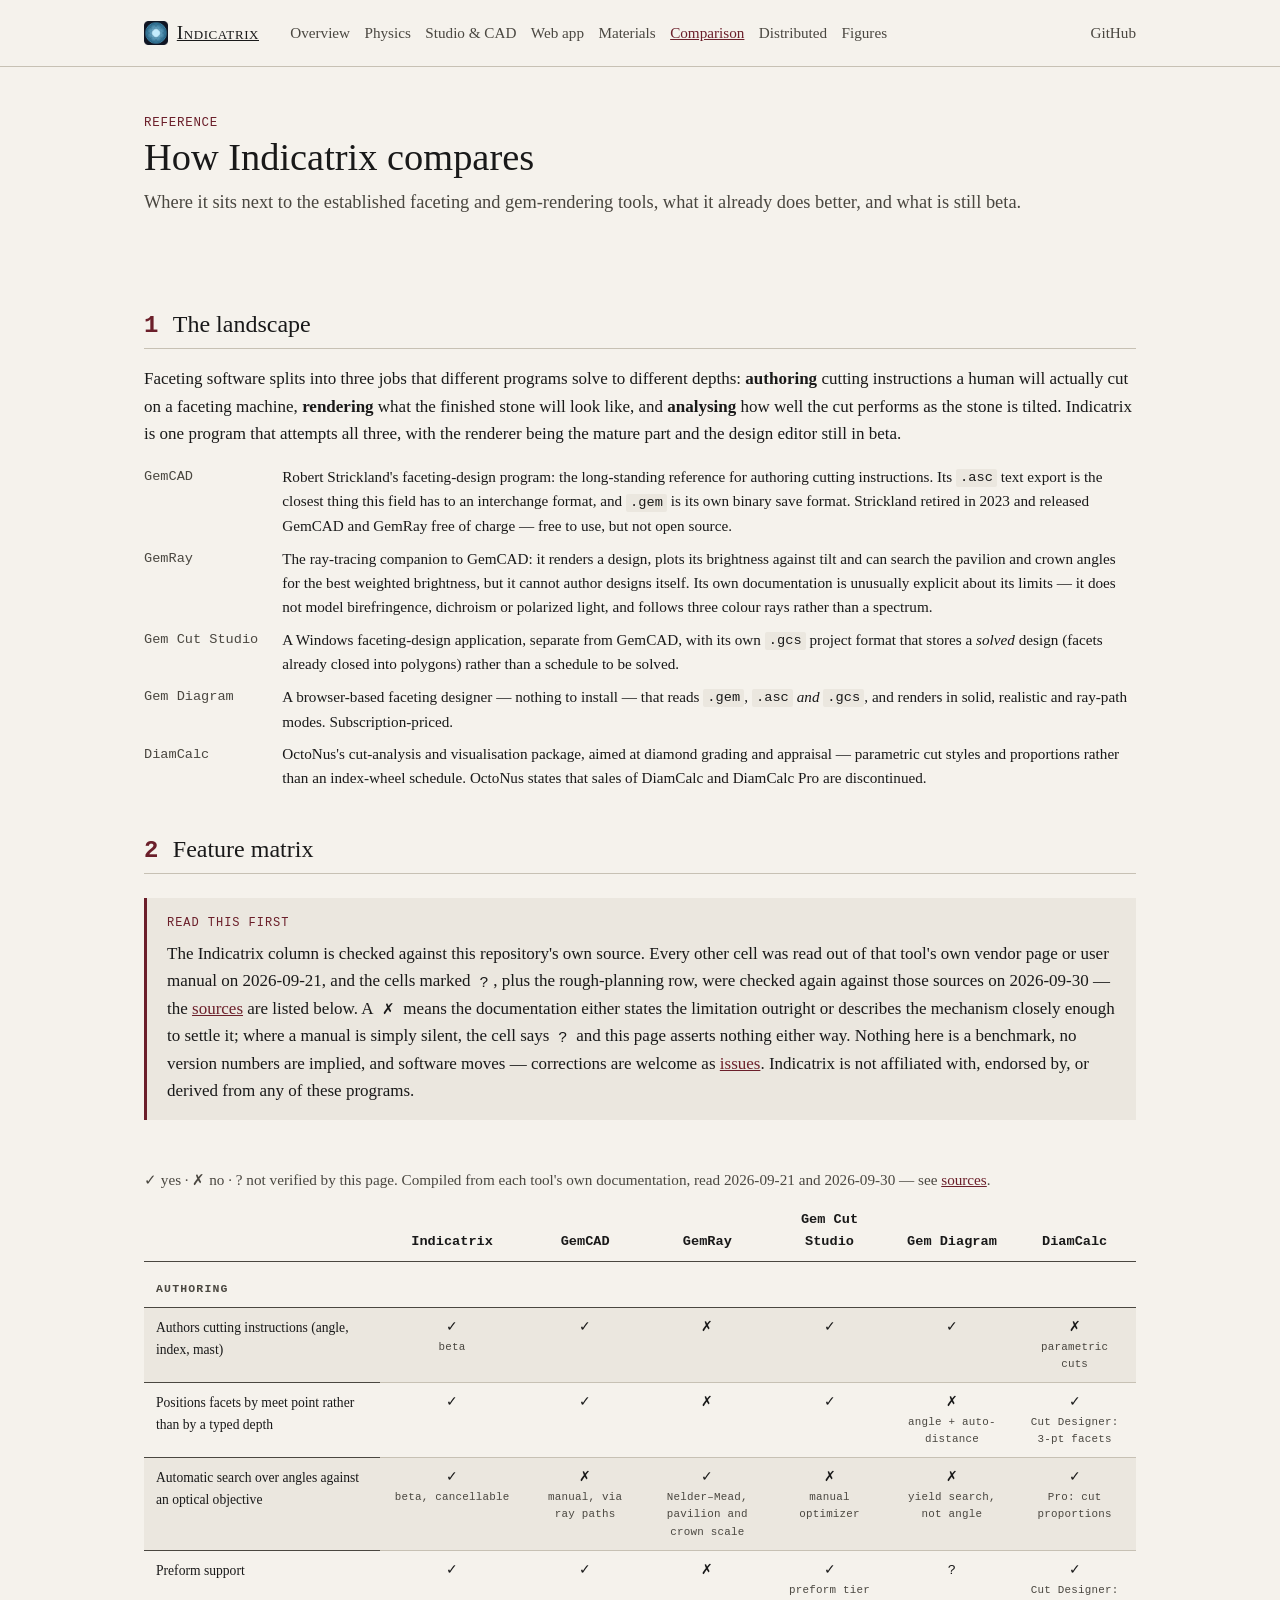
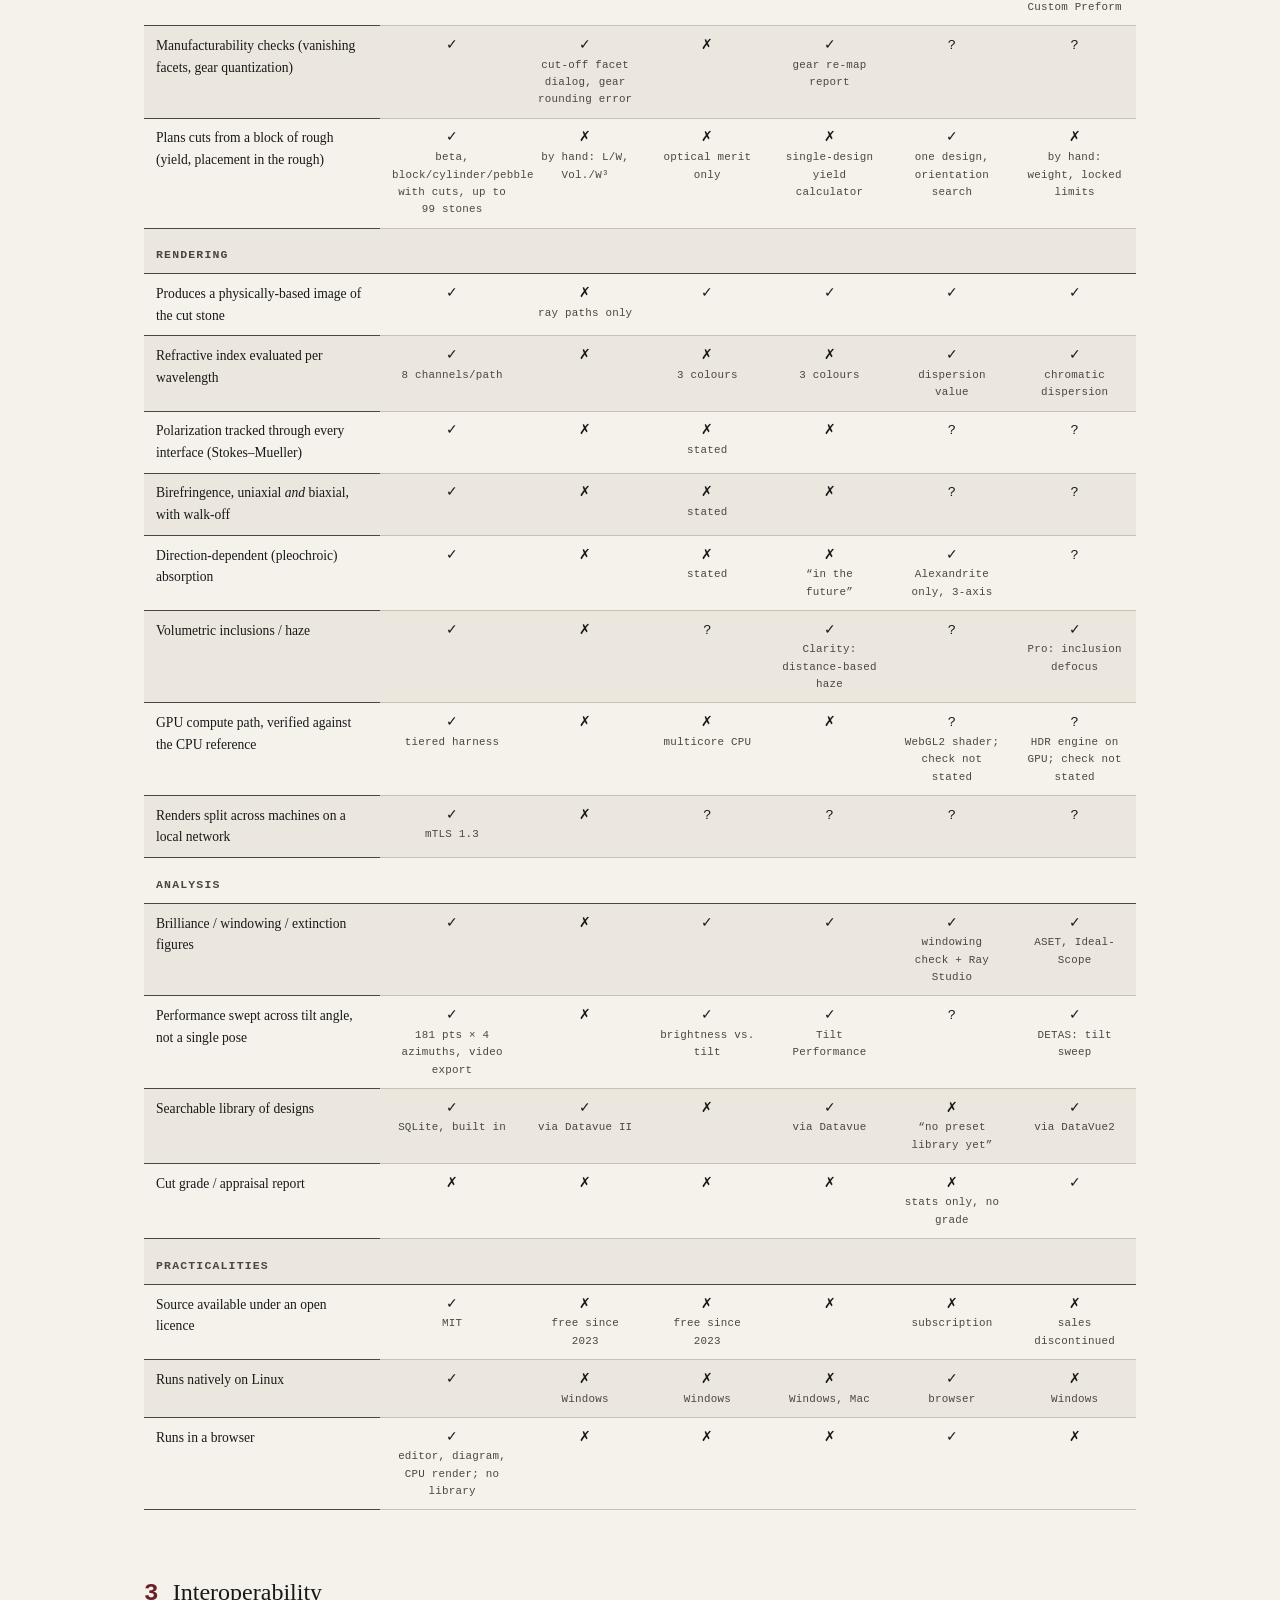
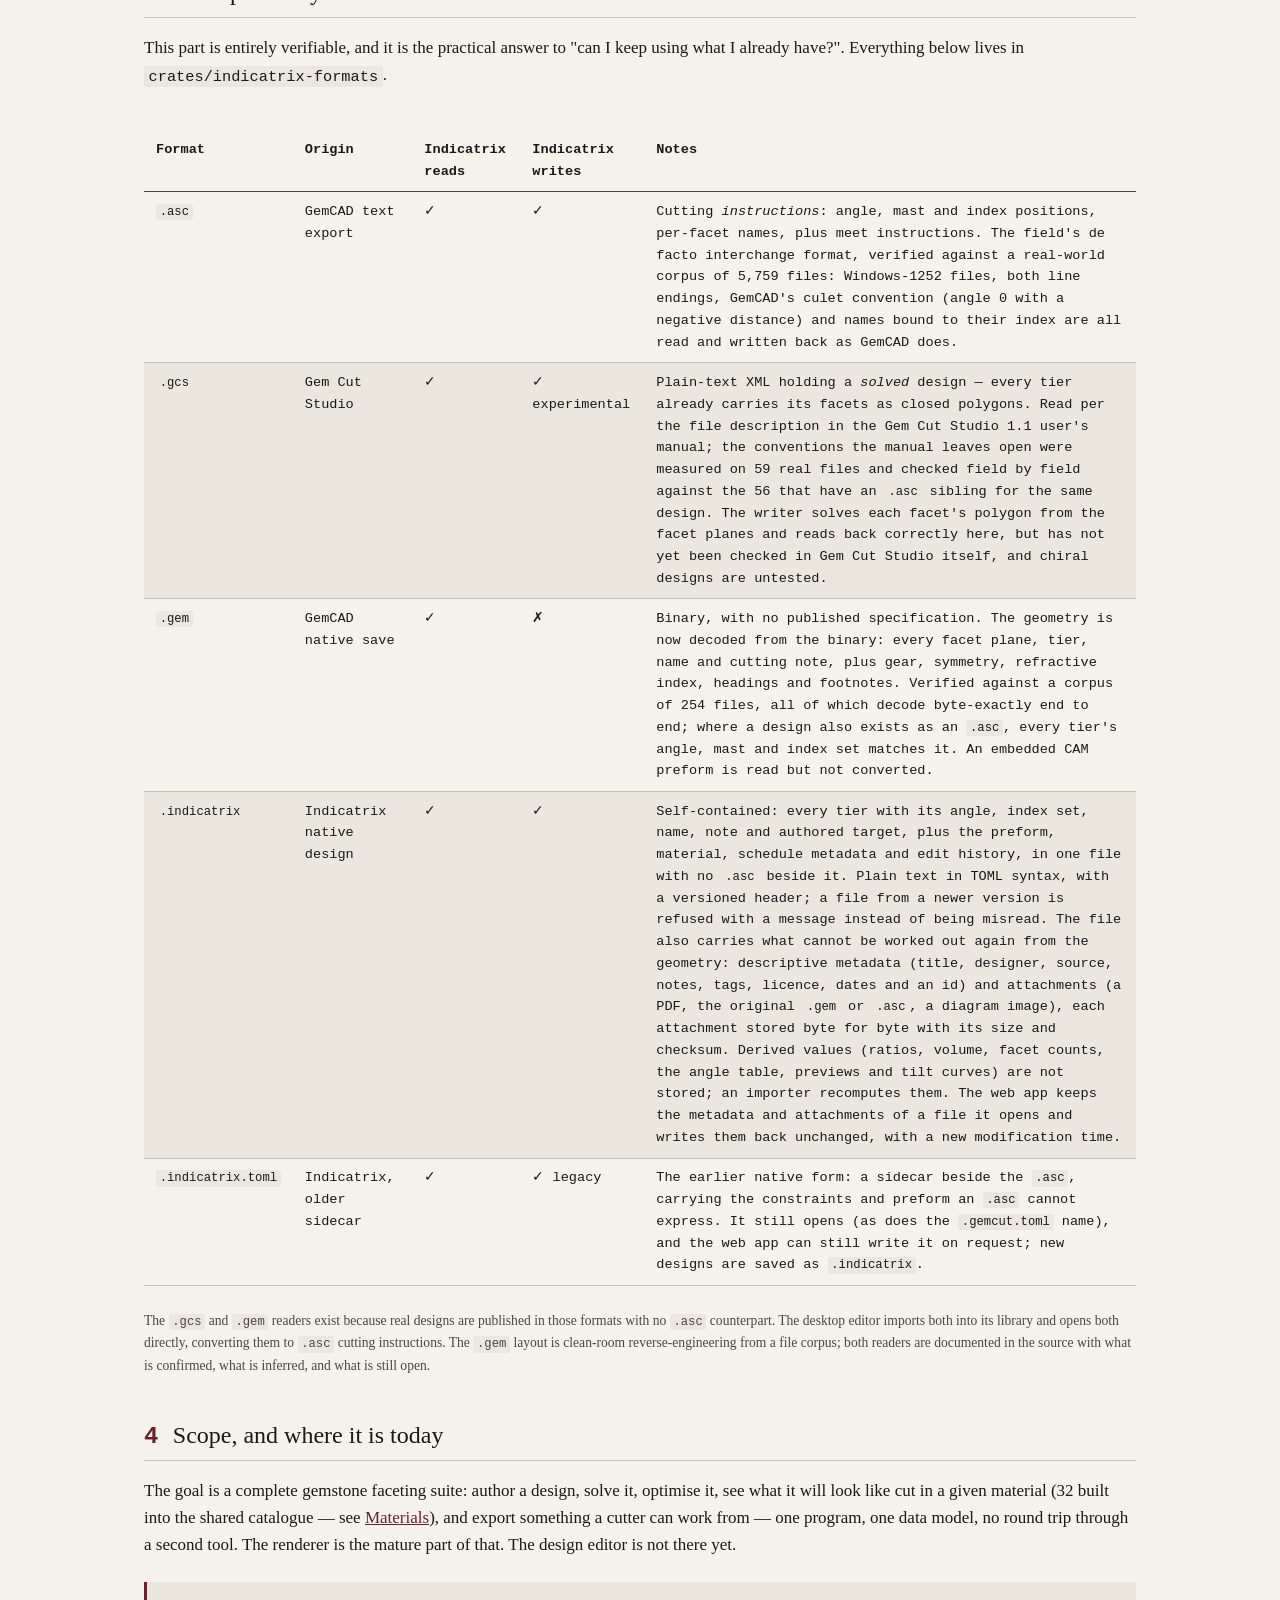
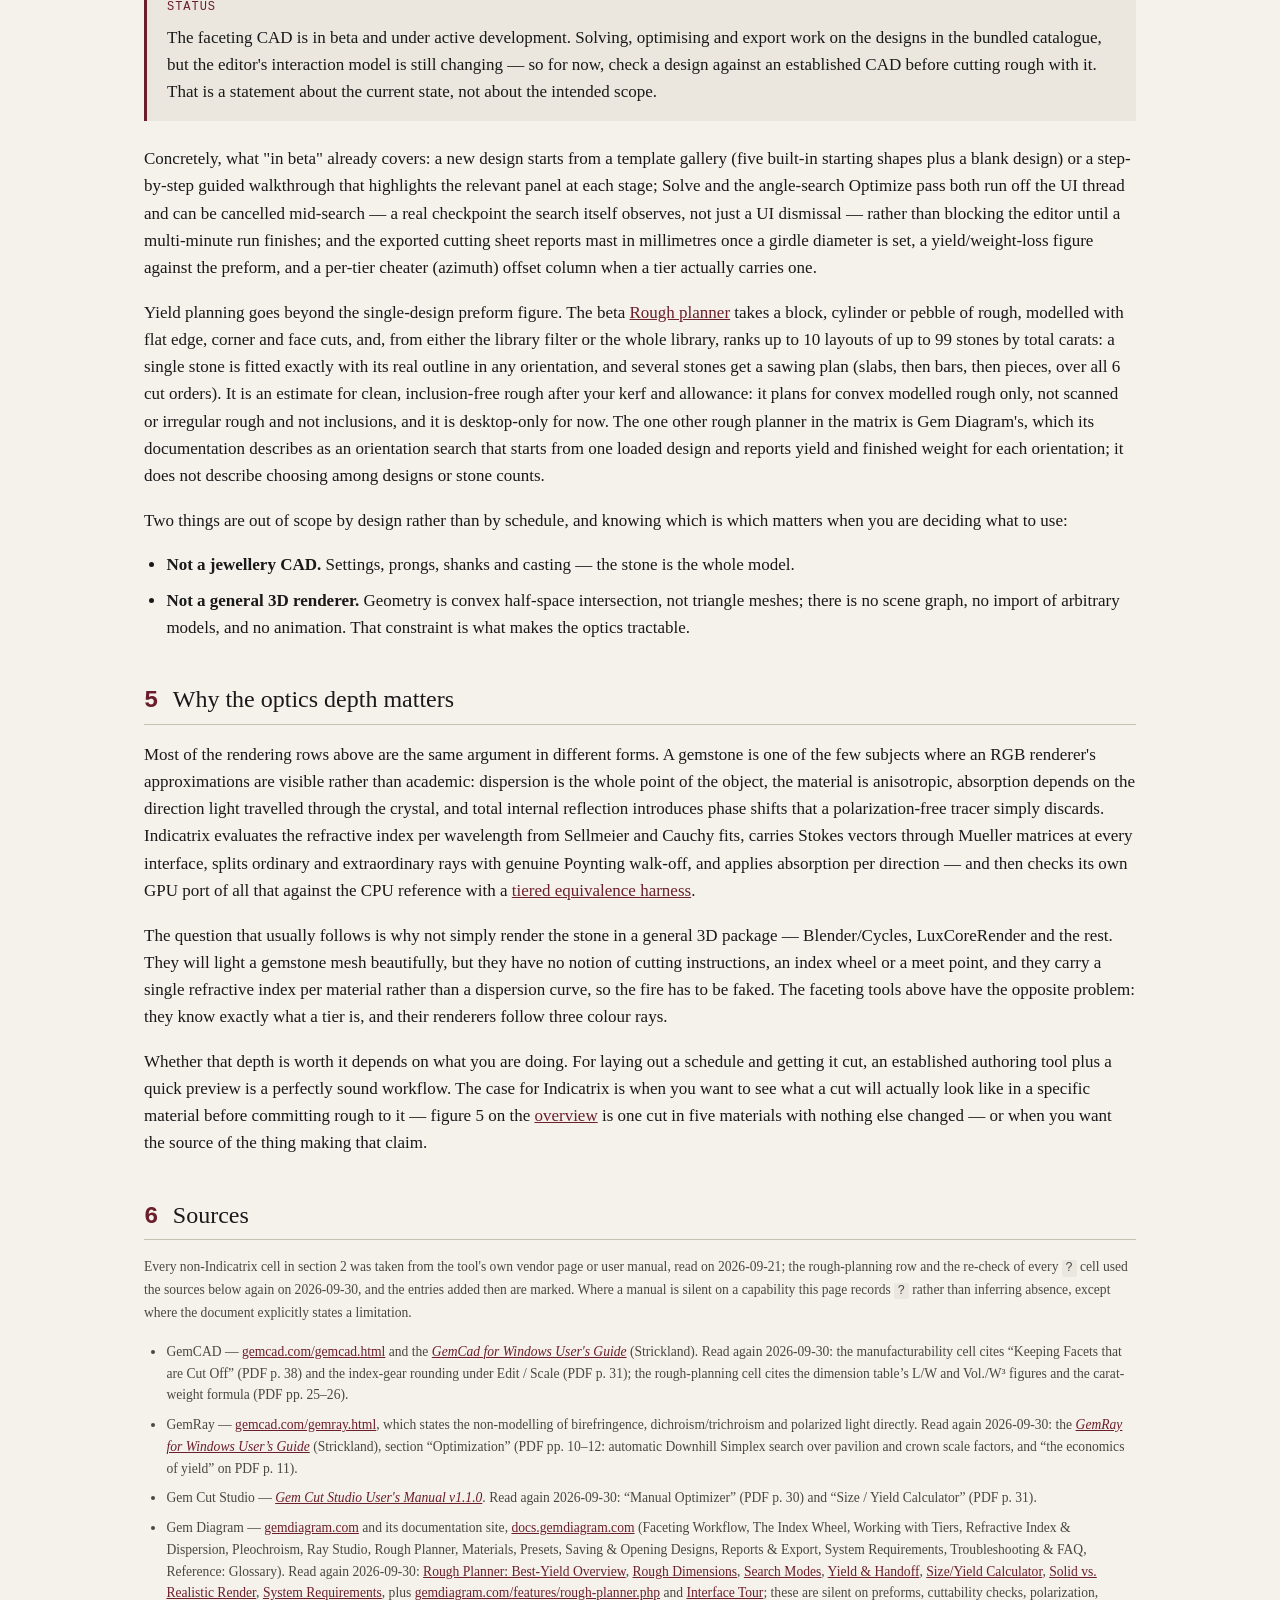
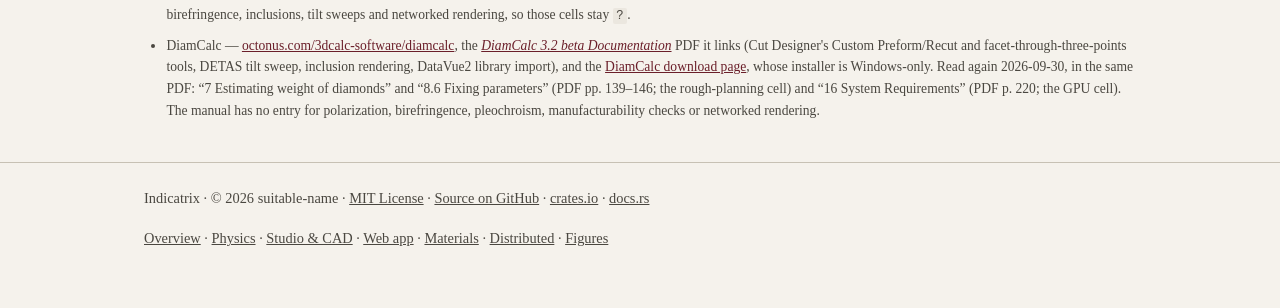
==== commit 963614d9: "Add files via upload" ====
--- a/comparison.html
+++ b/comparison.html
@@ -222,11 +222,18 @@
           <td>Binary, with no published specification. The geometry is now decoded from the binary: every facet plane, tier, name and cutting note, plus gear, symmetry, refractive index, headings and footnotes. Verified against a corpus of 254 files, all of which decode byte-exactly end to end; where a design also exists as an <code>.asc</code>, every tier's angle, mast and index set matches it. An embedded CAM preform is read but not converted.</td>
         </tr>
         <tr>
+          <td><code>.indicatrix</code></td>
+          <td>Indicatrix native design</td>
+          <td>✓</td>
+          <td>✓</td>
+          <td>Self-contained: every tier with its angle, index set, name, note and authored target, plus the preform, material, schedule metadata and edit history, in one file with no <code>.asc</code> beside it. Plain text in TOML syntax, with a versioned header; a file from a newer version is refused with a message instead of being misread. The file also carries what cannot be worked out again from the geometry: descriptive metadata (title, designer, source, notes, tags, licence, dates and an id) and attachments (a PDF, the original <code>.gem</code> or <code>.asc</code>, a diagram image), each attachment stored byte for byte with its size and checksum. Derived values (ratios, volume, facet counts, the angle table, previews and tilt curves) are not stored; an importer recomputes them. The web app keeps the metadata and attachments of a file it opens and writes them back unchanged, with a new modification time.</td>
+        </tr>
+        <tr>
           <td><code>.indicatrix.toml</code></td>
-          <td>Indicatrix</td>
-          <td>✓</td>
-          <td>✓</td>
-          <td>A sidecar beside the <code>.asc</code>, carrying the constraints and preform an <code>.asc</code> cannot express. Plain text, versioned, and losing it costs you only the extra metadata.</td>
+          <td>Indicatrix, older sidecar</td>
+          <td>✓</td>
+          <td>✓ legacy</td>
+          <td>The earlier native form: a sidecar beside the <code>.asc</code>, carrying the constraints and preform an <code>.asc</code> cannot express. It still opens (as does the <code>.gemcut.toml</code> name), and the web app can still write it on request; new designs are saved as <code>.indicatrix</code>.</td>
         </tr>
       </tbody>
     </table>
--- a/assets/css/style.css
+++ b/assets/css/style.css
@@ -290,10 +290,22 @@
   margin-top: 0.4rem;
 }
 
+/* Two figures side by side. A pair of different shapes sets --fig-cols on the div
+   (the ratio of the two aspect ratios, corrected for the frame padding) so both
+   images come out the same height; the phone layout below stacks them anyway. */
 .fig-grid {
   display: grid;
-  grid-template-columns: 1fr 1fr;
+  grid-template-columns: var(--fig-cols, 1fr 1fr);
   gap: 1.75rem;
+}
+
+/* A portrait image (a phone screen, a tall dialog) stands alone, centred, at a
+   width that suits it (--fig-max) instead of stretching across the column or
+   sitting beside a landscape image half its height. */
+.fig-portrait {
+  max-width: var(--fig-max, 520px);
+  margin-left: auto;
+  margin-right: auto;
 }
 
 /* A responsive strip for a multi-panel figure (e.g. one cut in five materials):
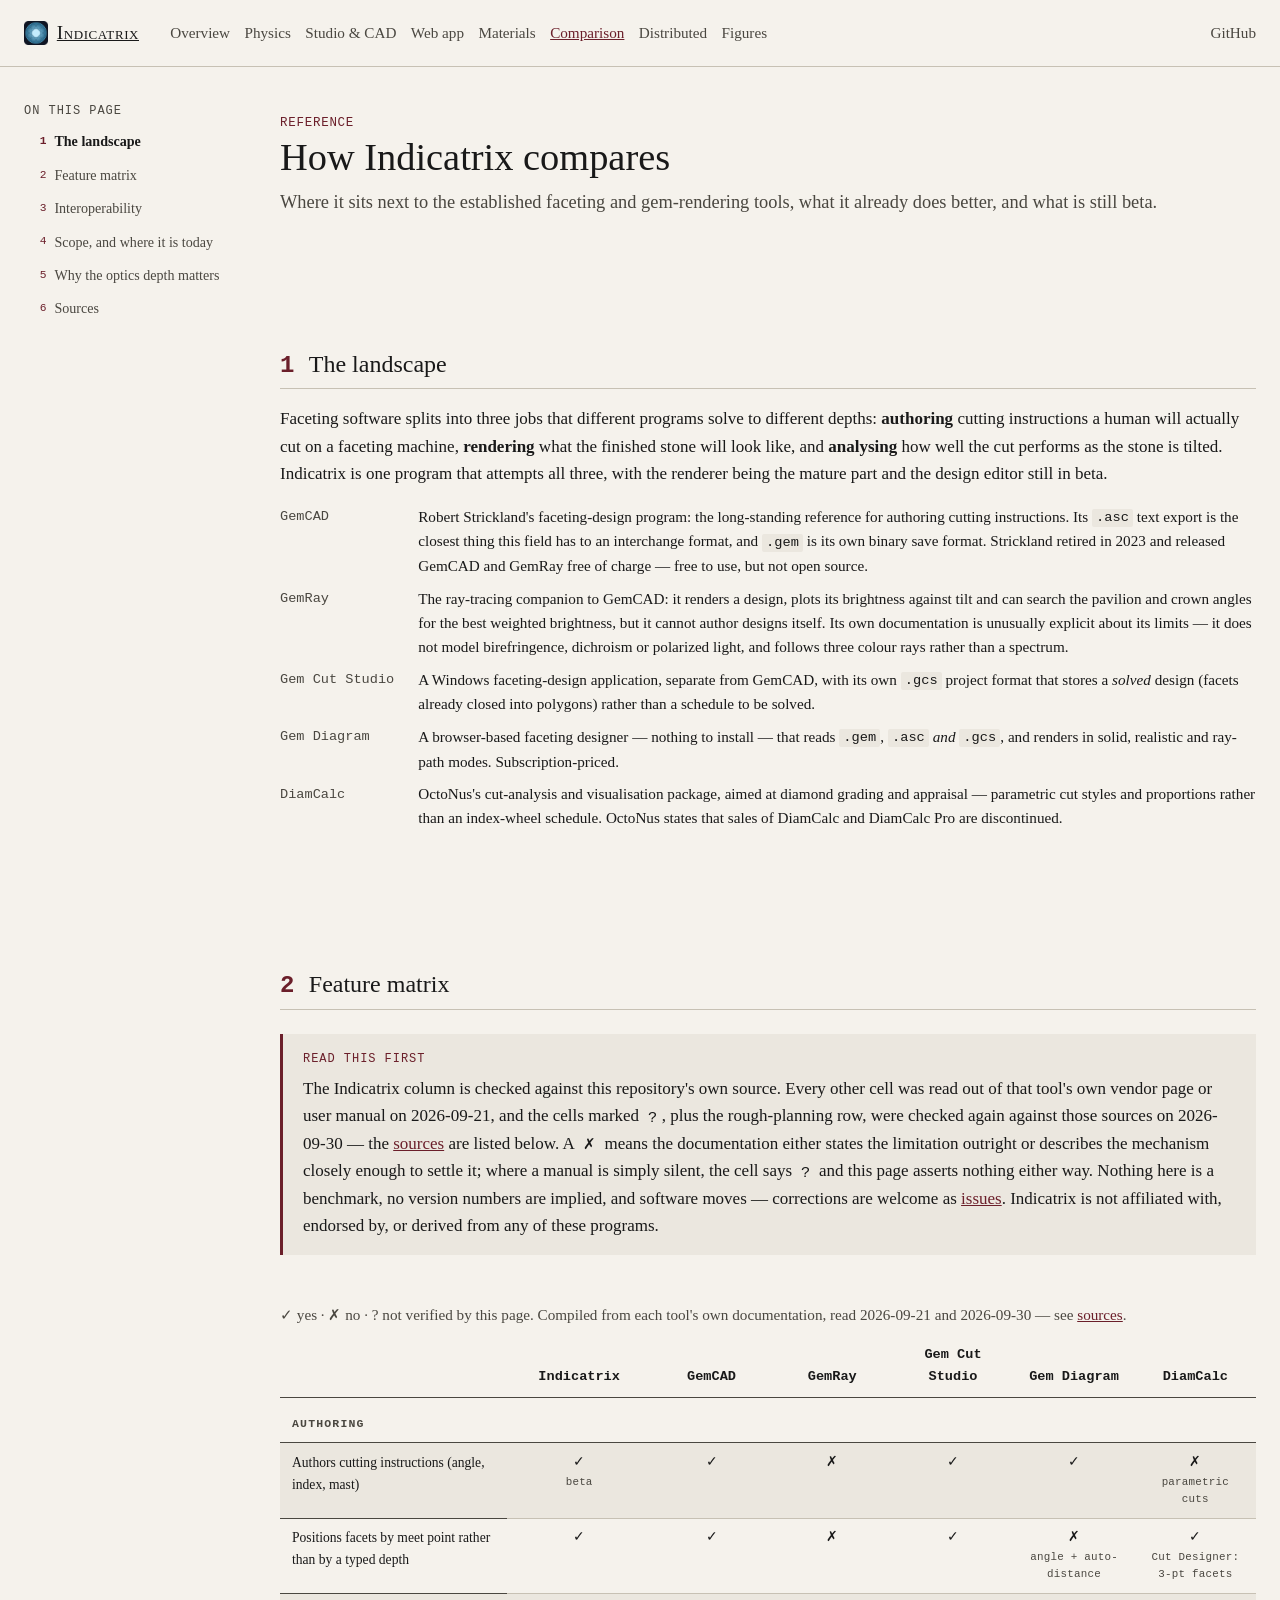
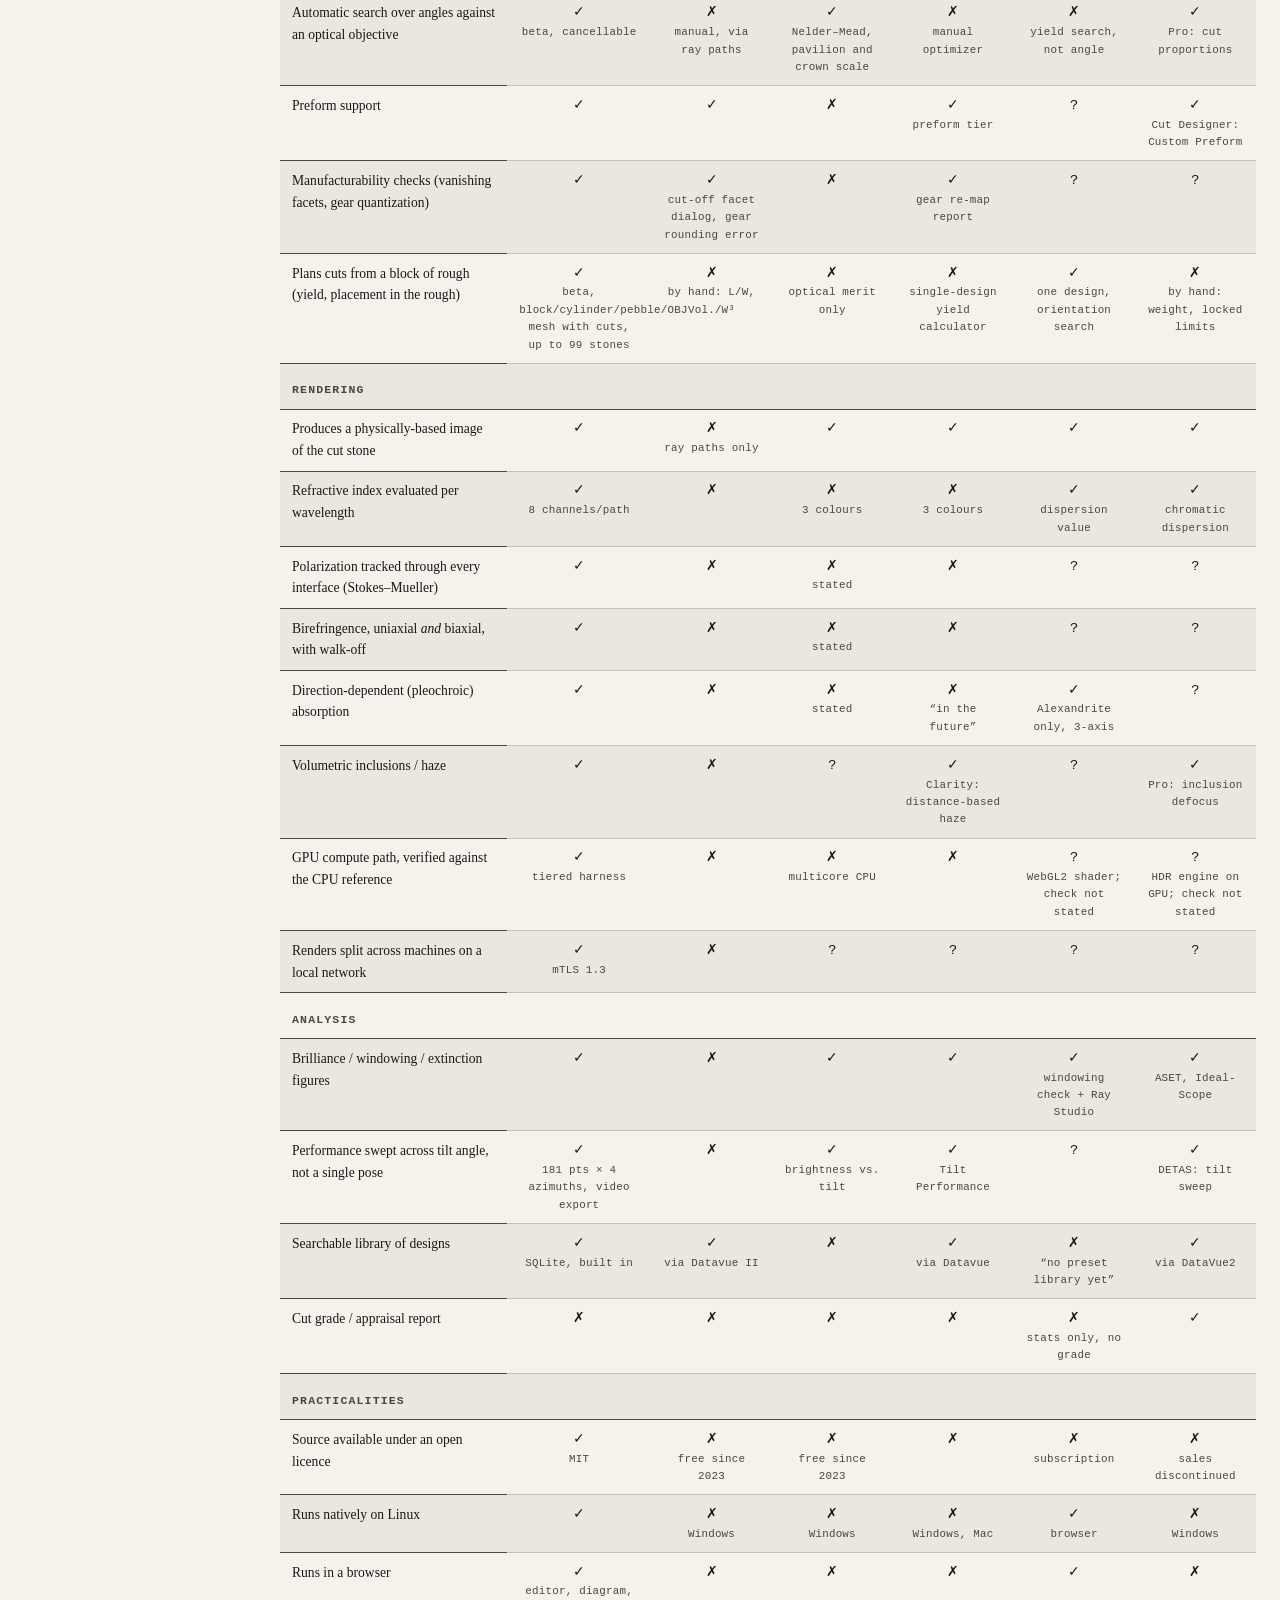
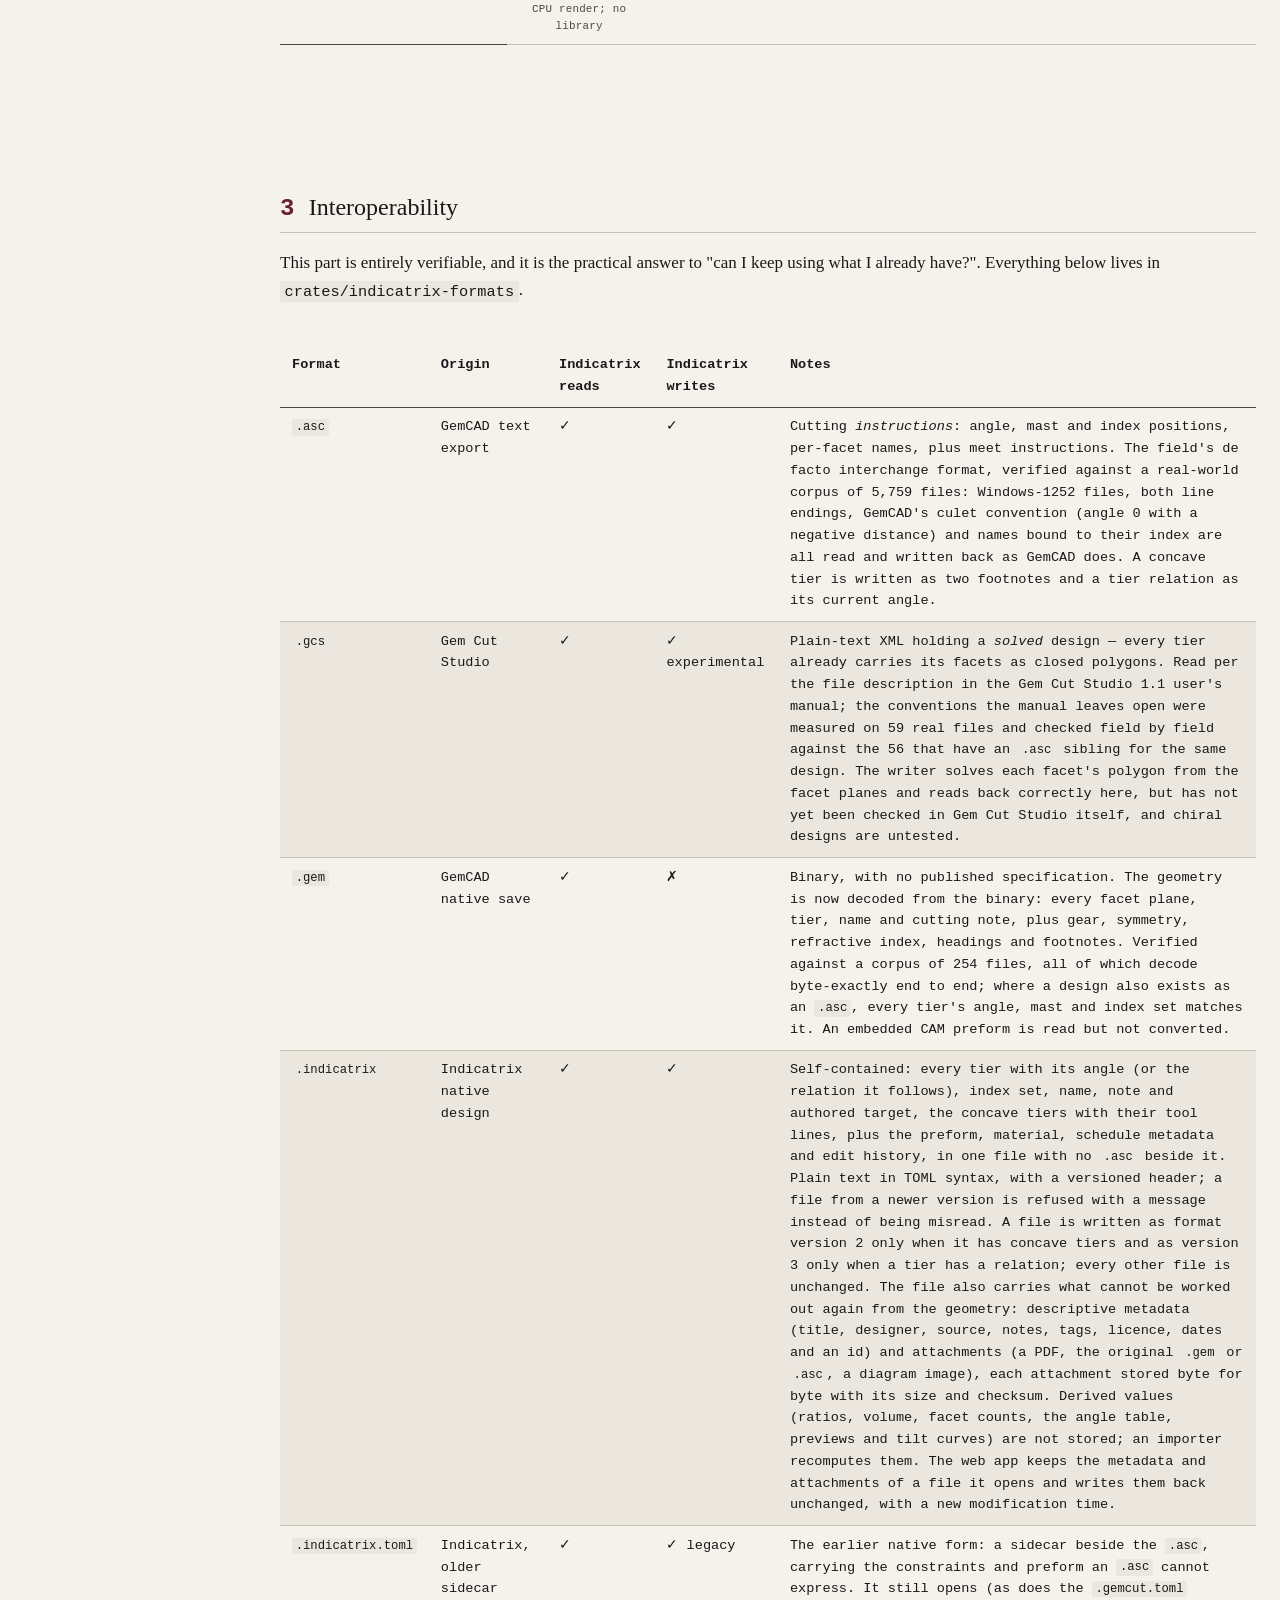
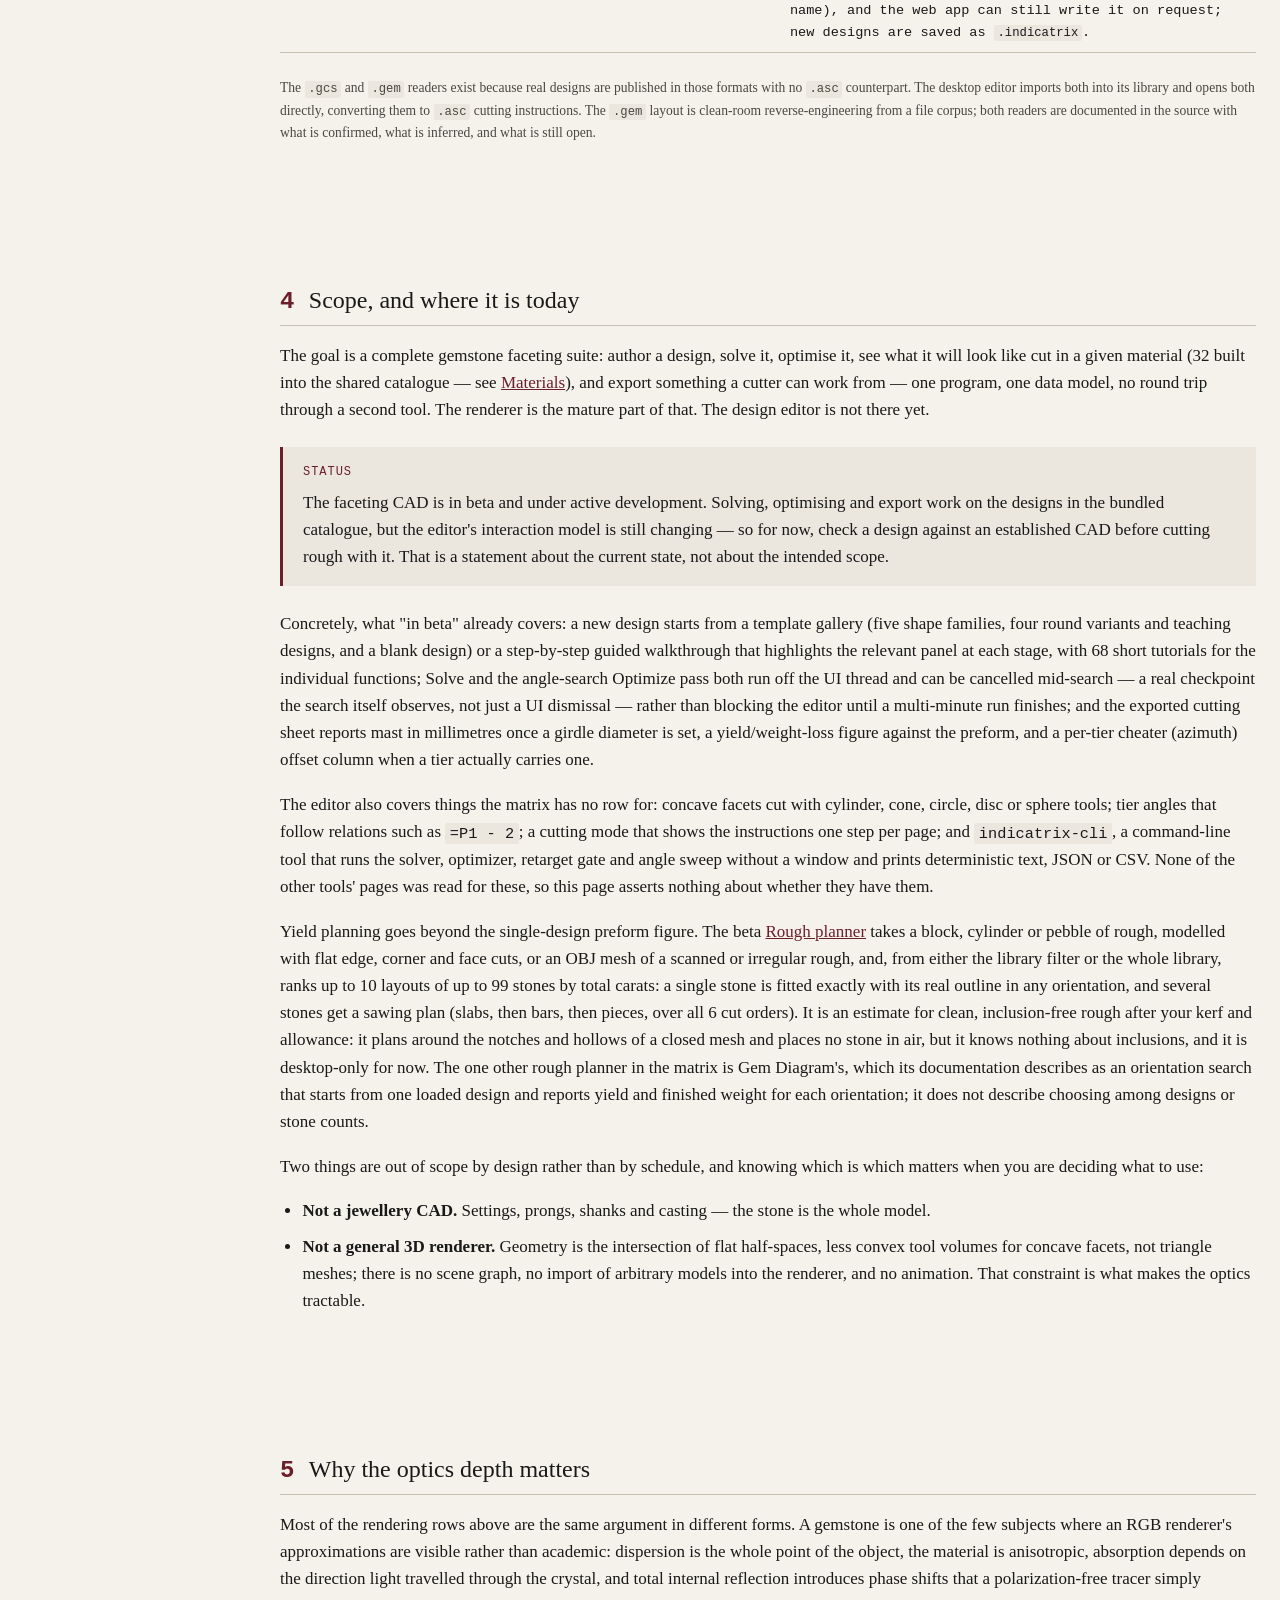
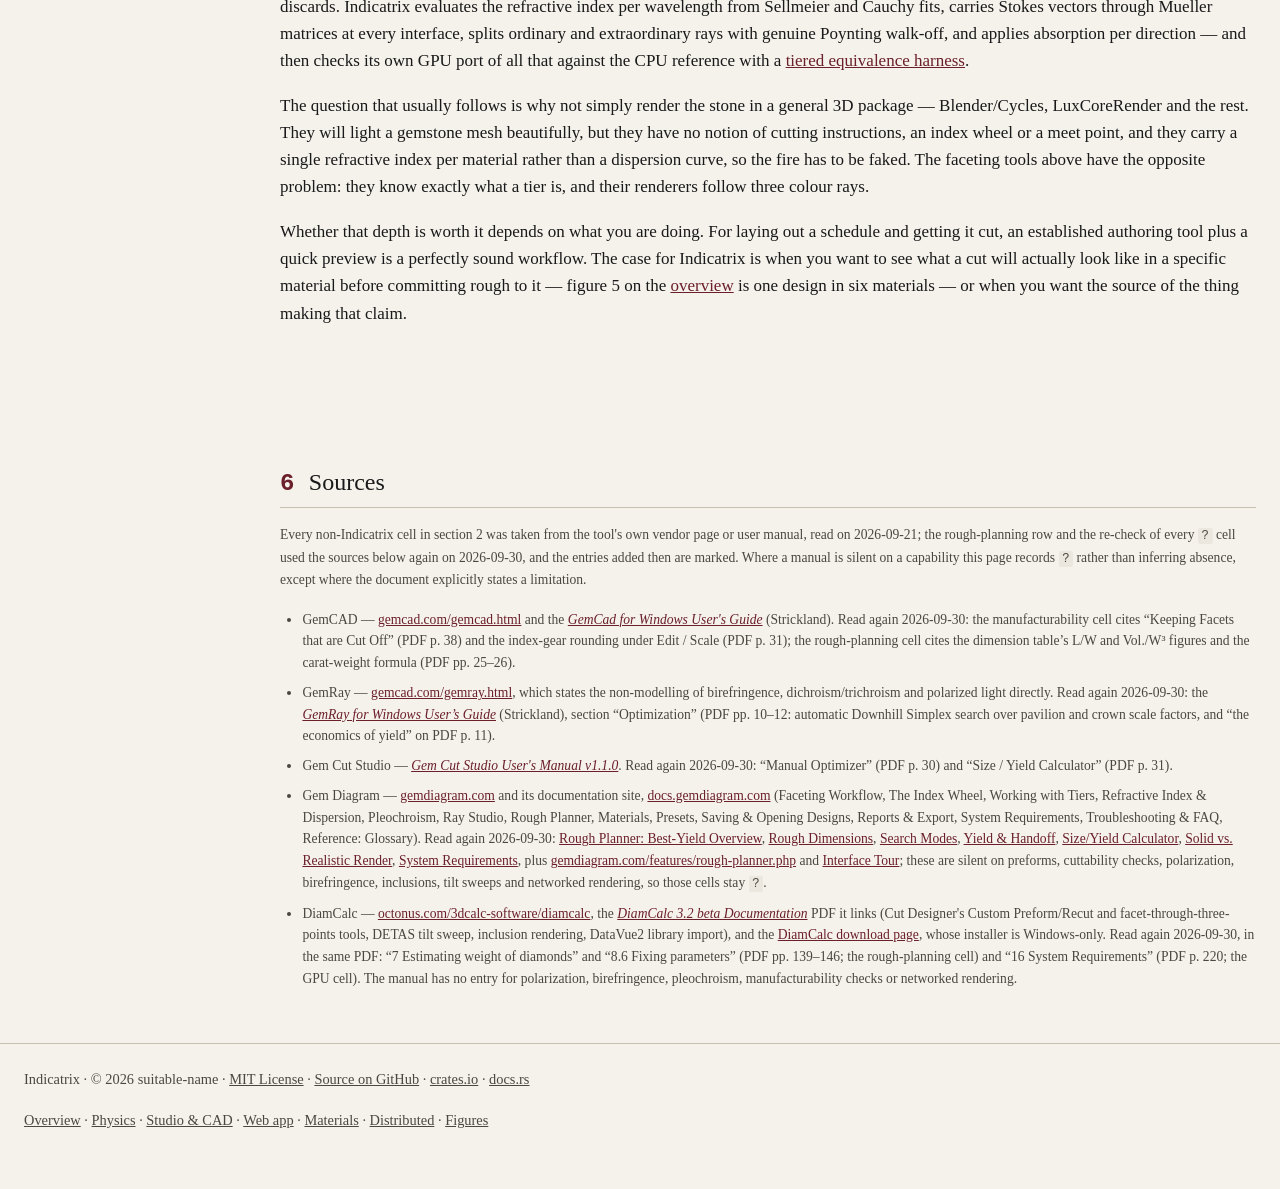
==== commit d2c7ca7f: "Add files via upload" ====
--- a/comparison.html
+++ b/comparison.html
@@ -117,7 +117,7 @@
         </tr>
         <tr>
           <th scope="row">Plans cuts from a block of rough (yield, placement in the rough)</th>
-          <td>✓ <span class="qual">beta, block/cylinder/pebble with cuts, up to 99 stones</span></td><td>✗ <span class="qual">by hand: L/W, Vol./W³</span></td><td>✗ <span class="qual">optical merit only</span></td><td>✗ <span class="qual">single-design yield calculator</span></td><td>✓ <span class="qual">one design, orientation search</span></td><td>✗ <span class="qual">by hand: weight, locked limits</span></td>
+          <td>✓ <span class="qual">beta, block/cylinder/pebble/OBJ mesh with cuts, up to 99 stones</span></td><td>✗ <span class="qual">by hand: L/W, Vol./W³</span></td><td>✗ <span class="qual">optical merit only</span></td><td>✗ <span class="qual">single-design yield calculator</span></td><td>✓ <span class="qual">one design, orientation search</span></td><td>✗ <span class="qual">by hand: weight, locked limits</span></td>
         </tr>
         <tr class="group"><th colspan="7" scope="colgroup">Rendering</th></tr>
         <tr>
@@ -205,7 +205,7 @@
           <td>GemCAD text export</td>
           <td>✓</td>
           <td>✓</td>
-          <td>Cutting <em>instructions</em>: angle, mast and index positions, per-facet names, plus meet instructions. The field's de facto interchange format, verified against a real-world corpus of 5,759 files: Windows-1252 files, both line endings, GemCAD's culet convention (angle 0 with a negative distance) and names bound to their index are all read and written back as GemCAD does.</td>
+          <td>Cutting <em>instructions</em>: angle, mast and index positions, per-facet names, plus meet instructions. The field's de facto interchange format, verified against a real-world corpus of 5,759 files: Windows-1252 files, both line endings, GemCAD's culet convention (angle 0 with a negative distance) and names bound to their index are all read and written back as GemCAD does. A concave tier is written as two footnotes and a tier relation as its current angle.</td>
         </tr>
         <tr>
           <td><code>.gcs</code></td>
@@ -226,7 +226,7 @@
           <td>Indicatrix native design</td>
           <td>✓</td>
           <td>✓</td>
-          <td>Self-contained: every tier with its angle, index set, name, note and authored target, plus the preform, material, schedule metadata and edit history, in one file with no <code>.asc</code> beside it. Plain text in TOML syntax, with a versioned header; a file from a newer version is refused with a message instead of being misread. The file also carries what cannot be worked out again from the geometry: descriptive metadata (title, designer, source, notes, tags, licence, dates and an id) and attachments (a PDF, the original <code>.gem</code> or <code>.asc</code>, a diagram image), each attachment stored byte for byte with its size and checksum. Derived values (ratios, volume, facet counts, the angle table, previews and tilt curves) are not stored; an importer recomputes them. The web app keeps the metadata and attachments of a file it opens and writes them back unchanged, with a new modification time.</td>
+          <td>Self-contained: every tier with its angle (or the relation it follows), index set, name, note and authored target, the concave tiers with their tool lines, plus the preform, material, schedule metadata and edit history, in one file with no <code>.asc</code> beside it. Plain text in TOML syntax, with a versioned header; a file from a newer version is refused with a message instead of being misread. A file is written as format version 2 only when it has concave tiers and as version 3 only when a tier has a relation; every other file is unchanged. The file also carries what cannot be worked out again from the geometry: descriptive metadata (title, designer, source, notes, tags, licence, dates and an id) and attachments (a PDF, the original <code>.gem</code> or <code>.asc</code>, a diagram image), each attachment stored byte for byte with its size and checksum. Derived values (ratios, volume, facet counts, the angle table, previews and tilt curves) are not stored; an importer recomputes them. The web app keeps the metadata and attachments of a file it opens and writes them back unchanged, with a new modification time.</td>
         </tr>
         <tr>
           <td><code>.indicatrix.toml</code></td>
@@ -270,8 +270,10 @@
     </div>
     <p>
       Concretely, what "in beta" already covers: a new design starts from a template
-      gallery (five built-in starting shapes plus a blank design) or a step-by-step
-      guided walkthrough that highlights the relevant panel at each stage; Solve and
+      gallery (five shape families, four round variants and teaching designs, and a
+      blank design) or a step-by-step guided walkthrough that highlights the
+      relevant panel at each stage, with 68 short tutorials for the individual
+      functions; Solve and
       the angle-search Optimize pass both run off the UI thread and can be cancelled
       mid-search — a real checkpoint the search itself observes, not just a UI
       dismissal — rather than blocking the editor until a multi-minute run finishes;
@@ -280,16 +282,26 @@
       cheater (azimuth) offset column when a tier actually carries one.
     </p>
     <p>
+      The editor also covers things the matrix has no row for: concave facets
+      cut with cylinder, cone, circle, disc or sphere tools; tier angles that
+      follow relations such as <code>=P1 - 2</code>; a cutting mode that shows
+      the instructions one step per page; and <code>indicatrix-cli</code>, a
+      command-line tool that runs the solver, optimizer, retarget gate and
+      angle sweep without a window and prints deterministic text, JSON or CSV.
+      None of the other tools' pages was read for these, so this page asserts
+      nothing about whether they have them.
+    </p>
+    <p>
       Yield planning goes beyond the single-design preform figure. The beta
       <a href="editor.html#rough-planner">Rough planner</a> takes a block,
       cylinder or pebble of rough, modelled with flat edge, corner and face cuts,
+      or an OBJ mesh of a scanned or irregular rough,
       and, from either the library filter or the whole library, ranks up to 10
       layouts of up to 99 stones by total carats: a single stone is fitted exactly
       with its real outline in any orientation, and several stones get a sawing
       plan (slabs, then bars, then pieces, over all 6 cut orders). It is an
       estimate for clean, inclusion-free rough after your kerf and allowance: it
-      plans for convex modelled rough only, not scanned or irregular rough and not
-      inclusions, and it is desktop-only for now. The one other rough planner in the matrix is Gem Diagram's, which
+      plans around the notches and hollows of a closed mesh and places no stone in air, but it knows nothing about inclusions, and it is desktop-only for now. The one other rough planner in the matrix is Gem Diagram's, which
       its documentation describes as an orientation search that starts from one
       loaded design and reports yield and finished weight for each orientation;
       it does not describe choosing among designs or stone counts.
@@ -300,7 +312,7 @@
     </p>
     <ul>
       <li><strong>Not a jewellery CAD.</strong> Settings, prongs, shanks and casting — the stone is the whole model.</li>
-      <li><strong>Not a general 3D renderer.</strong> Geometry is convex half-space intersection, not triangle meshes; there is no scene graph, no import of arbitrary models, and no animation. That constraint is what makes the optics tractable.</li>
+      <li><strong>Not a general 3D renderer.</strong> Geometry is the intersection of flat half-spaces, less convex tool volumes for concave facets, not triangle meshes; there is no scene graph, no import of arbitrary models into the renderer, and no animation. That constraint is what makes the optics tractable.</li>
     </ul>
   </section>
 
@@ -333,8 +345,8 @@
       schedule and getting it cut, an established authoring tool plus a quick preview
       is a perfectly sound workflow. The case for Indicatrix is when you want to see
       what a cut will actually look like in a specific material before committing rough
-      to it — figure 5 on the <a href="index.html#renders">overview</a> is one cut in
-      five materials with nothing else changed — or when you want the source of the
+      to it — figure 5 on the <a href="index.html#renders">overview</a> is one design in
+      six materials — or when you want the source of the
       thing making that claim.
     </p>
   </section>
--- a/assets/css/style.css
+++ b/assets/css/style.css
@@ -271,6 +271,16 @@
   line-height: 0;
 }
 
+/* Text links inside a caption or note stay ordinary inline links; only the image
+   link above gets the frame. */
+.fig figcaption a,
+.fig .fig-note a {
+  display: inline;
+  background: none;
+  padding: 0;
+  line-height: inherit;
+}
+
 .fig img {
   width: 100%;
   height: auto;
@@ -501,6 +511,18 @@
   overflow-wrap: anywhere;
 }
 
+.cta-row {
+  display: flex;
+  flex-wrap: wrap;
+  gap: 0.75rem;
+  margin: 1.25rem 0 0;
+}
+
+.cta-secondary {
+  color: var(--accent);
+  background: transparent;
+}
+
 .cta:hover {
   text-decoration: underline;
   text-decoration-thickness: 2px;
@@ -696,11 +718,152 @@
 }
 
 /* -----------------------------------------------------------------------
+ * "On this page" (built by main.js from the page's numbered sections)
+ * --------------------------------------------------------------------- */
+
+section[id] {
+  scroll-margin-top: 1rem;
+}
+
+.toc-side,
+.toc-back {
+  display: none;
+}
+
+.toc-head {
+  font-family: var(--font-mono);
+  font-size: 0.75rem;
+  letter-spacing: 0.08em;
+  text-transform: uppercase;
+  color: var(--ink-2);
+  margin: 0 0 0.5rem;
+}
+
+.toc-side ol,
+.toc-inline ol {
+  list-style: none;
+  margin: 0;
+  padding: 0;
+}
+
+.toc-side a,
+.toc-inline a {
+  display: flex;
+  gap: 0.5rem;
+  text-decoration: none;
+  color: var(--ink-2);
+  line-height: 1.35;
+}
+
+.toc-num {
+  flex: 0 0 1.4rem;
+  font-family: var(--font-mono);
+  font-size: 0.8em;
+  color: var(--accent);
+  text-align: right;
+  padding-top: 0.15em;
+}
+
+.toc-side a:hover,
+.toc-inline a:hover {
+  color: var(--accent);
+  text-decoration: underline;
+}
+
+.toc-inline {
+  border: 1px solid var(--rule);
+  background: var(--paper-2);
+  margin: 0 0 1.5rem;
+}
+
+.toc-inline summary {
+  cursor: pointer;
+  padding: 0.6rem 1rem;
+  font-family: var(--font-mono);
+  font-size: 0.85rem;
+  color: var(--ink-2);
+}
+
+.toc-inline nav {
+  padding: 0 1rem 0.8rem;
+}
+
+.toc-inline li {
+  padding: 0.25rem 0;
+}
+
+/* Narrow screens: a small button back to the list once it has scrolled away. */
+@media (max-width: 1199px) {
+  .toc-back.is-visible {
+    display: block;
+    position: fixed;
+    right: 1rem;
+    bottom: 1rem;
+    z-index: 10;
+    font-family: var(--font-mono);
+    font-size: 0.8rem;
+    color: var(--paper);
+    background: var(--accent);
+    border-radius: 2px;
+    padding: 0.45rem 0.8rem;
+    text-decoration: none;
+    box-shadow: 0 1px 4px rgba(0, 0, 0, 0.3);
+  }
+}
+
+/* Wide screens: the list becomes a sticky sidebar left of the text. The text
+   column keeps its usual width; the page only grows by the sidebar. */
+@media (min-width: 1200px) {
+  main.with-toc {
+    max-width: calc(var(--content-width) + 16rem);
+    display: grid;
+    grid-template-columns: 13.5rem minmax(0, 1fr);
+    column-gap: 2.5rem;
+  }
+
+  main.with-toc > * {
+    grid-column: 2;
+  }
+
+  main.with-toc > .toc-side {
+    display: block;
+    grid-column: 1;
+    align-self: start;
+    position: sticky;
+    top: 1rem;
+    max-height: calc(100vh - 2rem);
+    overflow-y: auto;
+    margin-top: 2.2rem;
+    padding-right: 0.25rem;
+    font-size: 0.88rem;
+  }
+
+  .toc-side li {
+    padding: 0.2rem 0;
+  }
+
+  .toc-side a[aria-current="location"] {
+    color: var(--ink);
+    font-weight: 600;
+  }
+
+  main.with-toc > .toc-inline {
+    display: none;
+  }
+
+  /* The header and footer line up with the wider page. */
+  body.has-toc .masthead .container,
+  body.has-toc footer .container {
+    max-width: calc(var(--content-width) + 16rem);
+  }
+}
+
+/* -----------------------------------------------------------------------
  * Print
  * --------------------------------------------------------------------- */
 
 @media print {
-  .masthead, footer, .copy-btn {
+  .masthead, footer, .copy-btn, .toc-side, .toc-inline, .toc-back {
     display: none;
   }
 
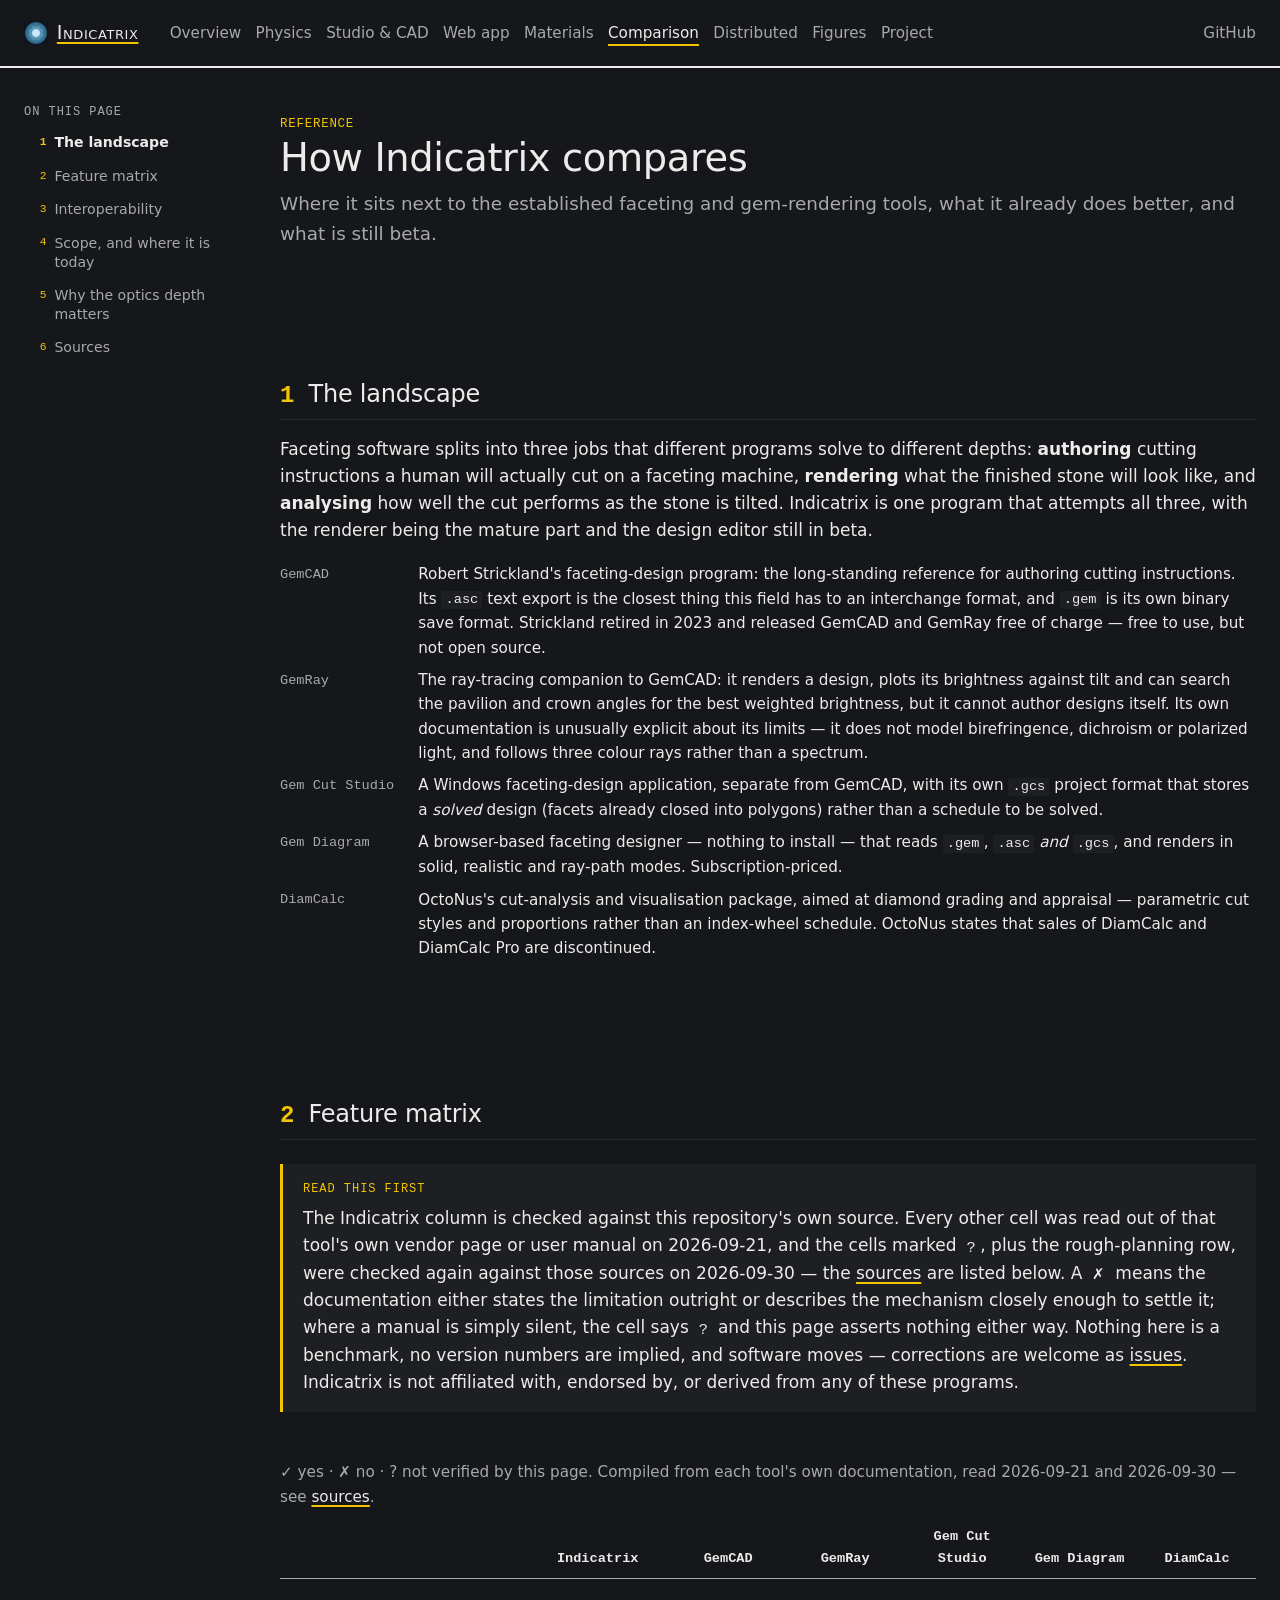
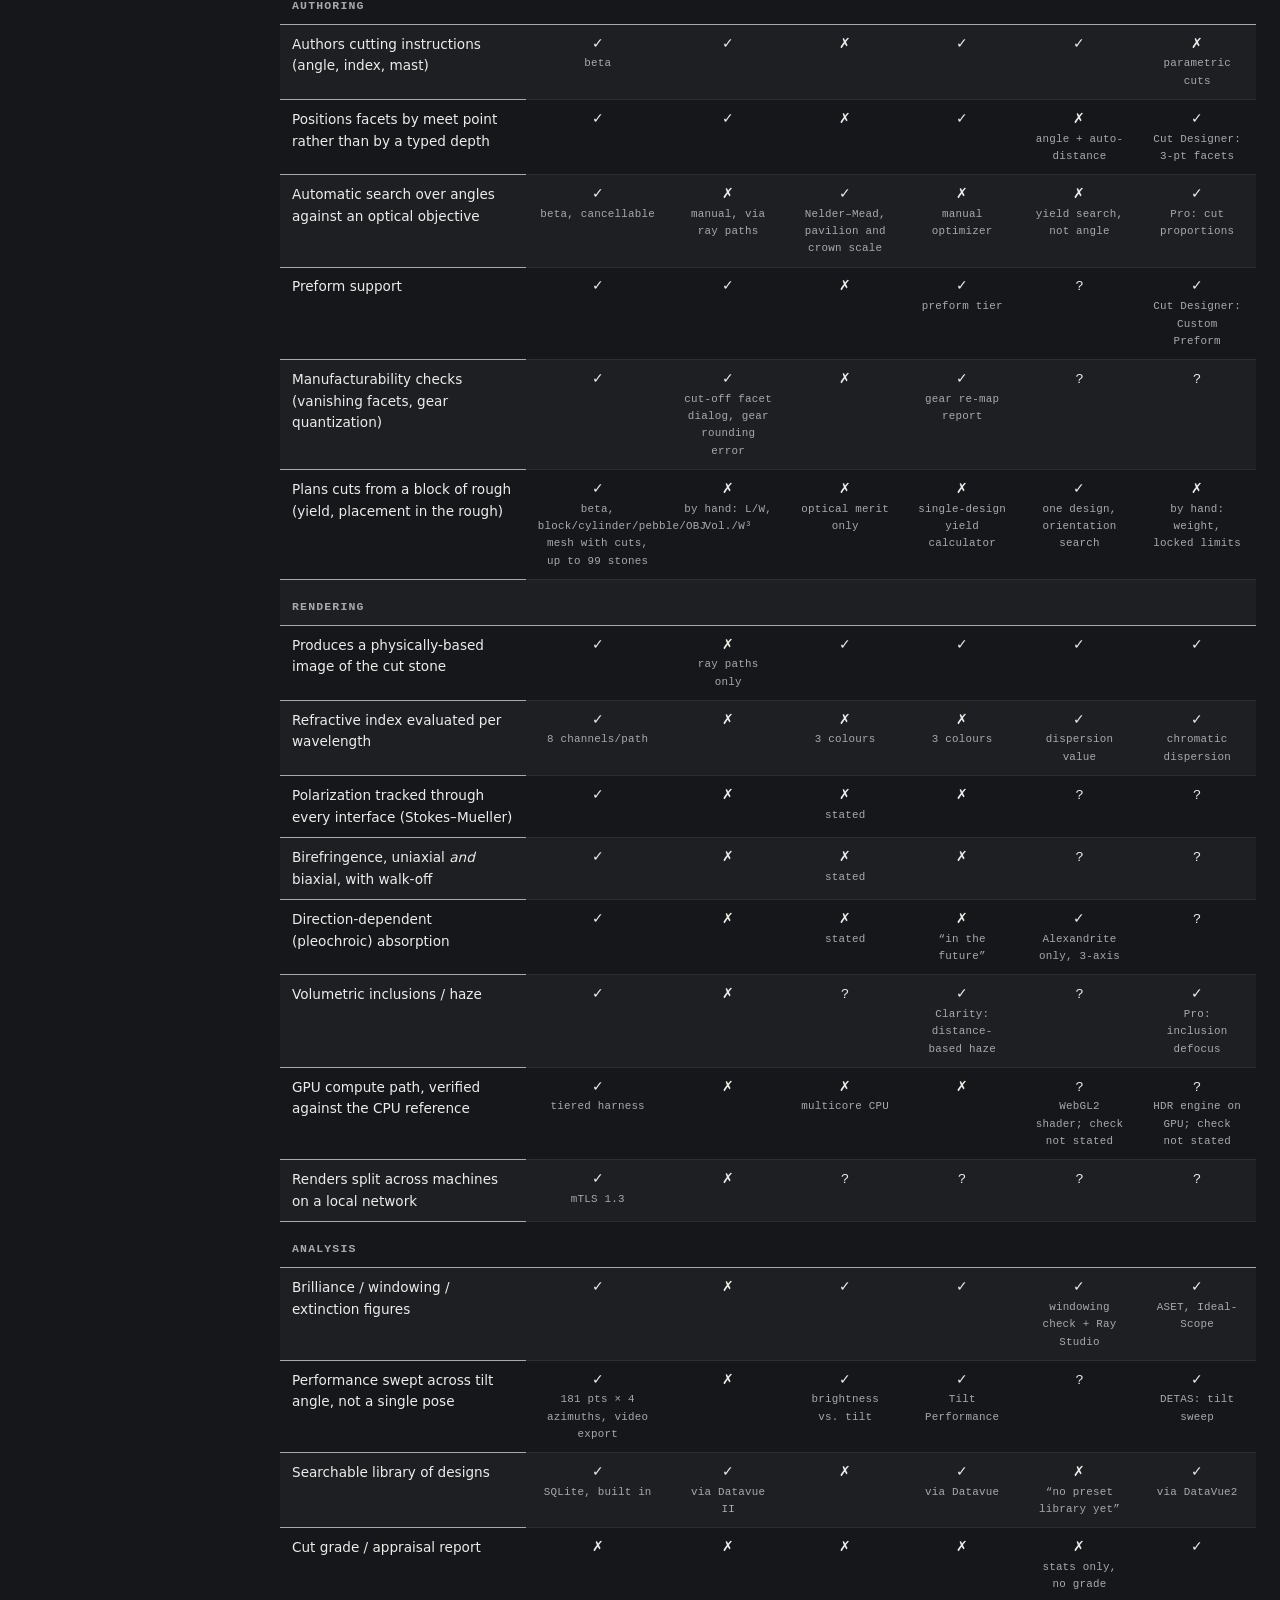
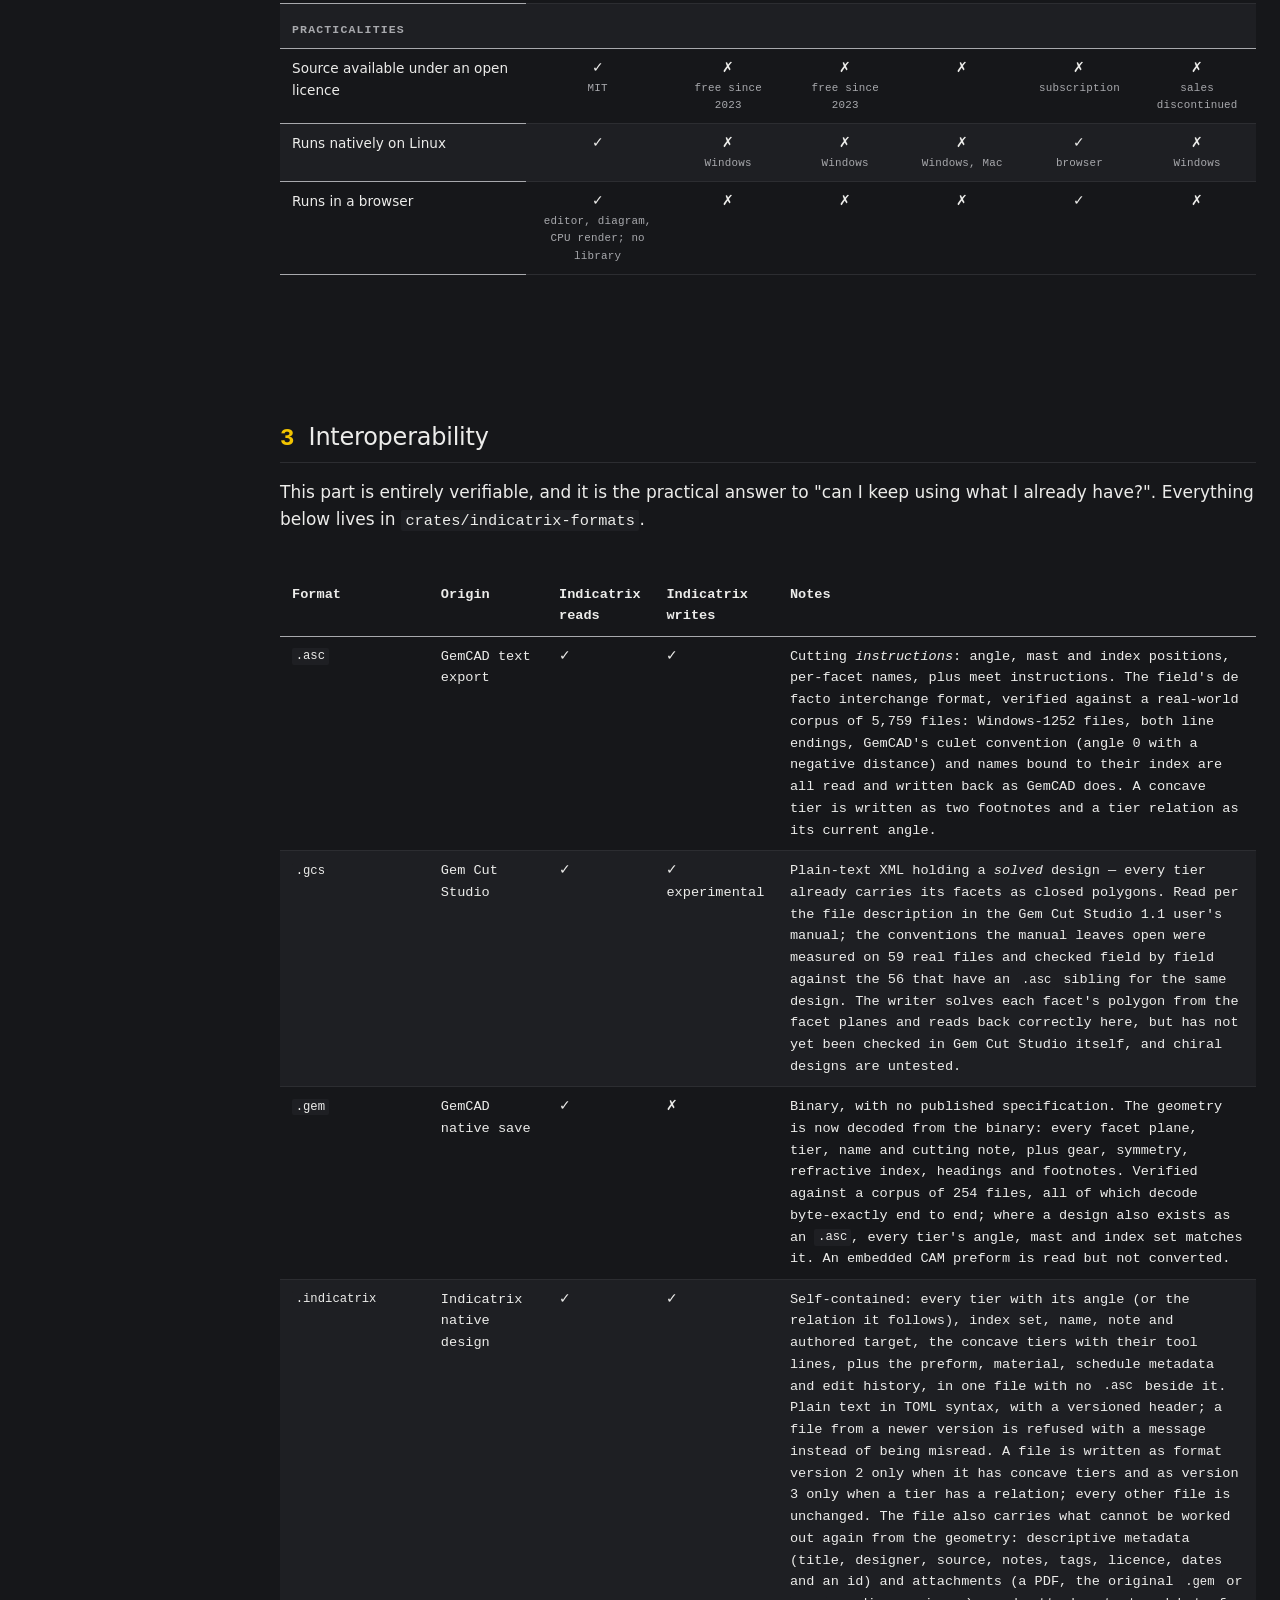
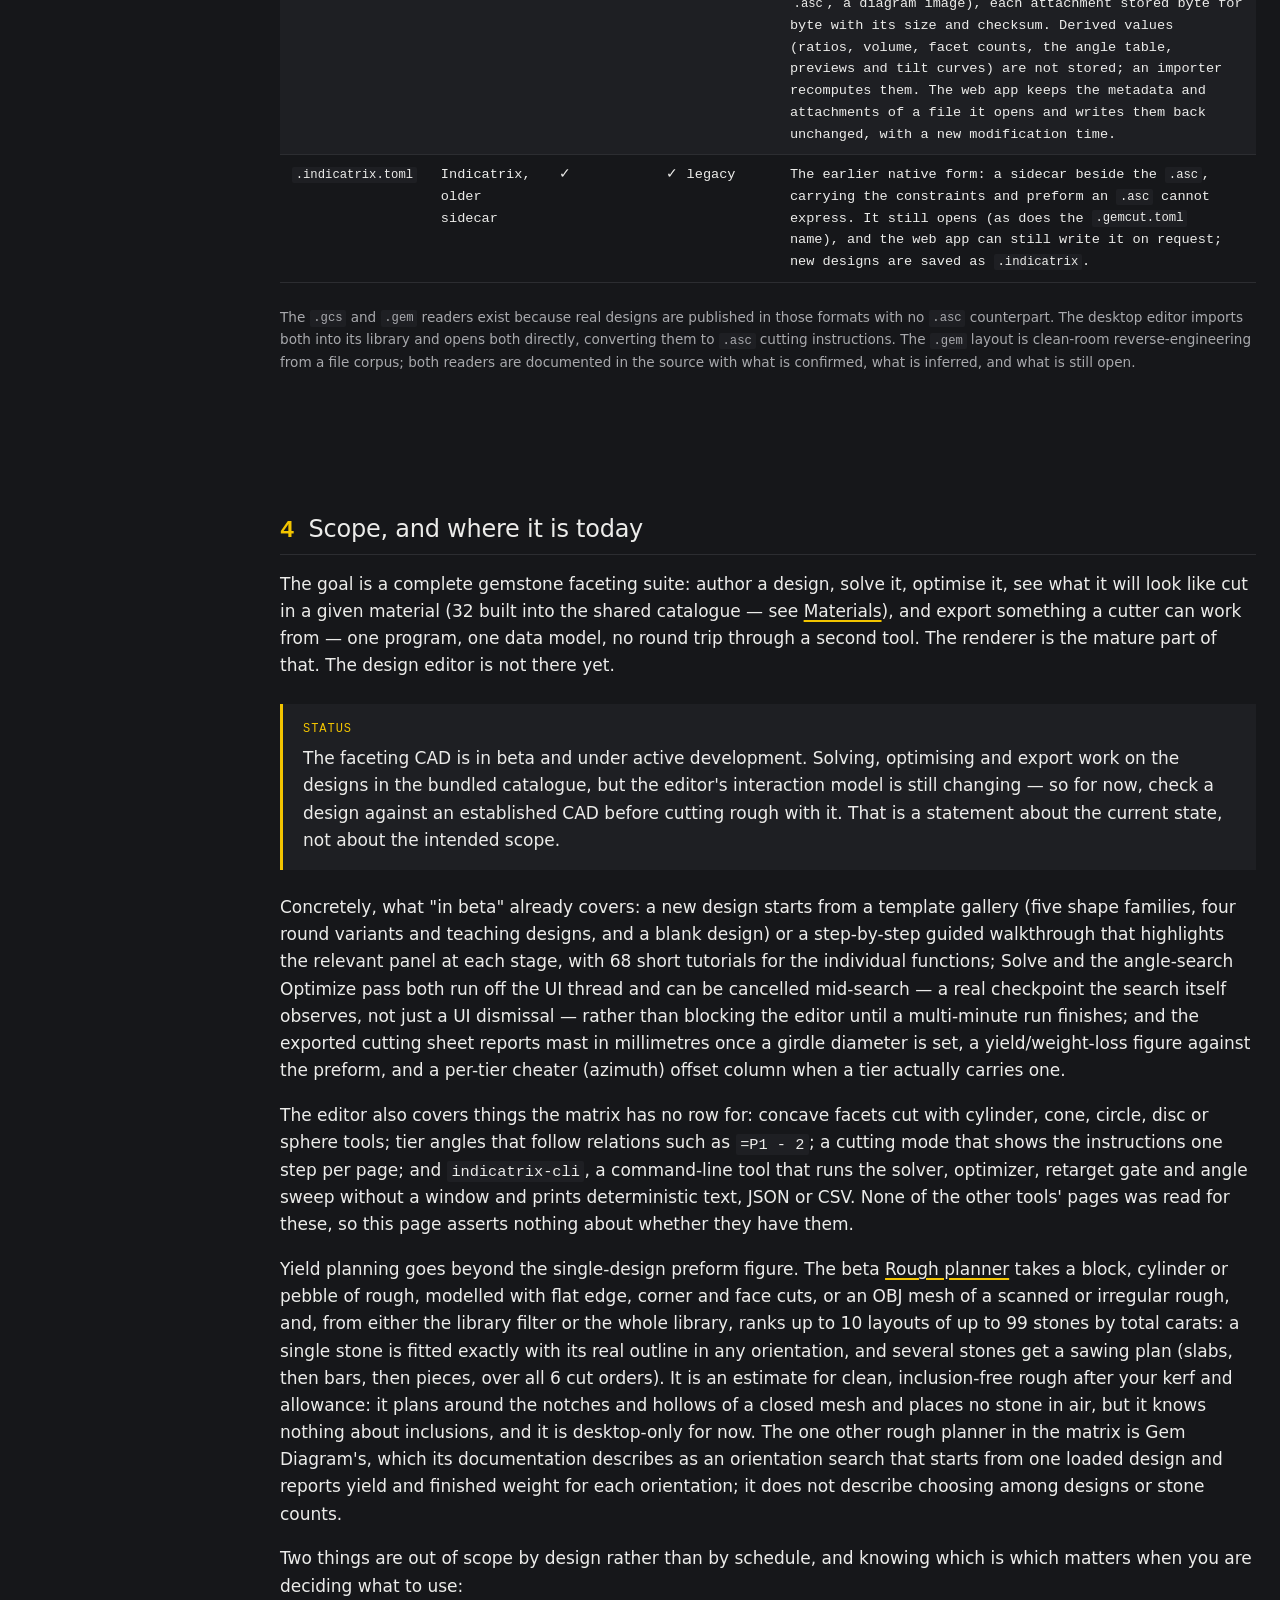
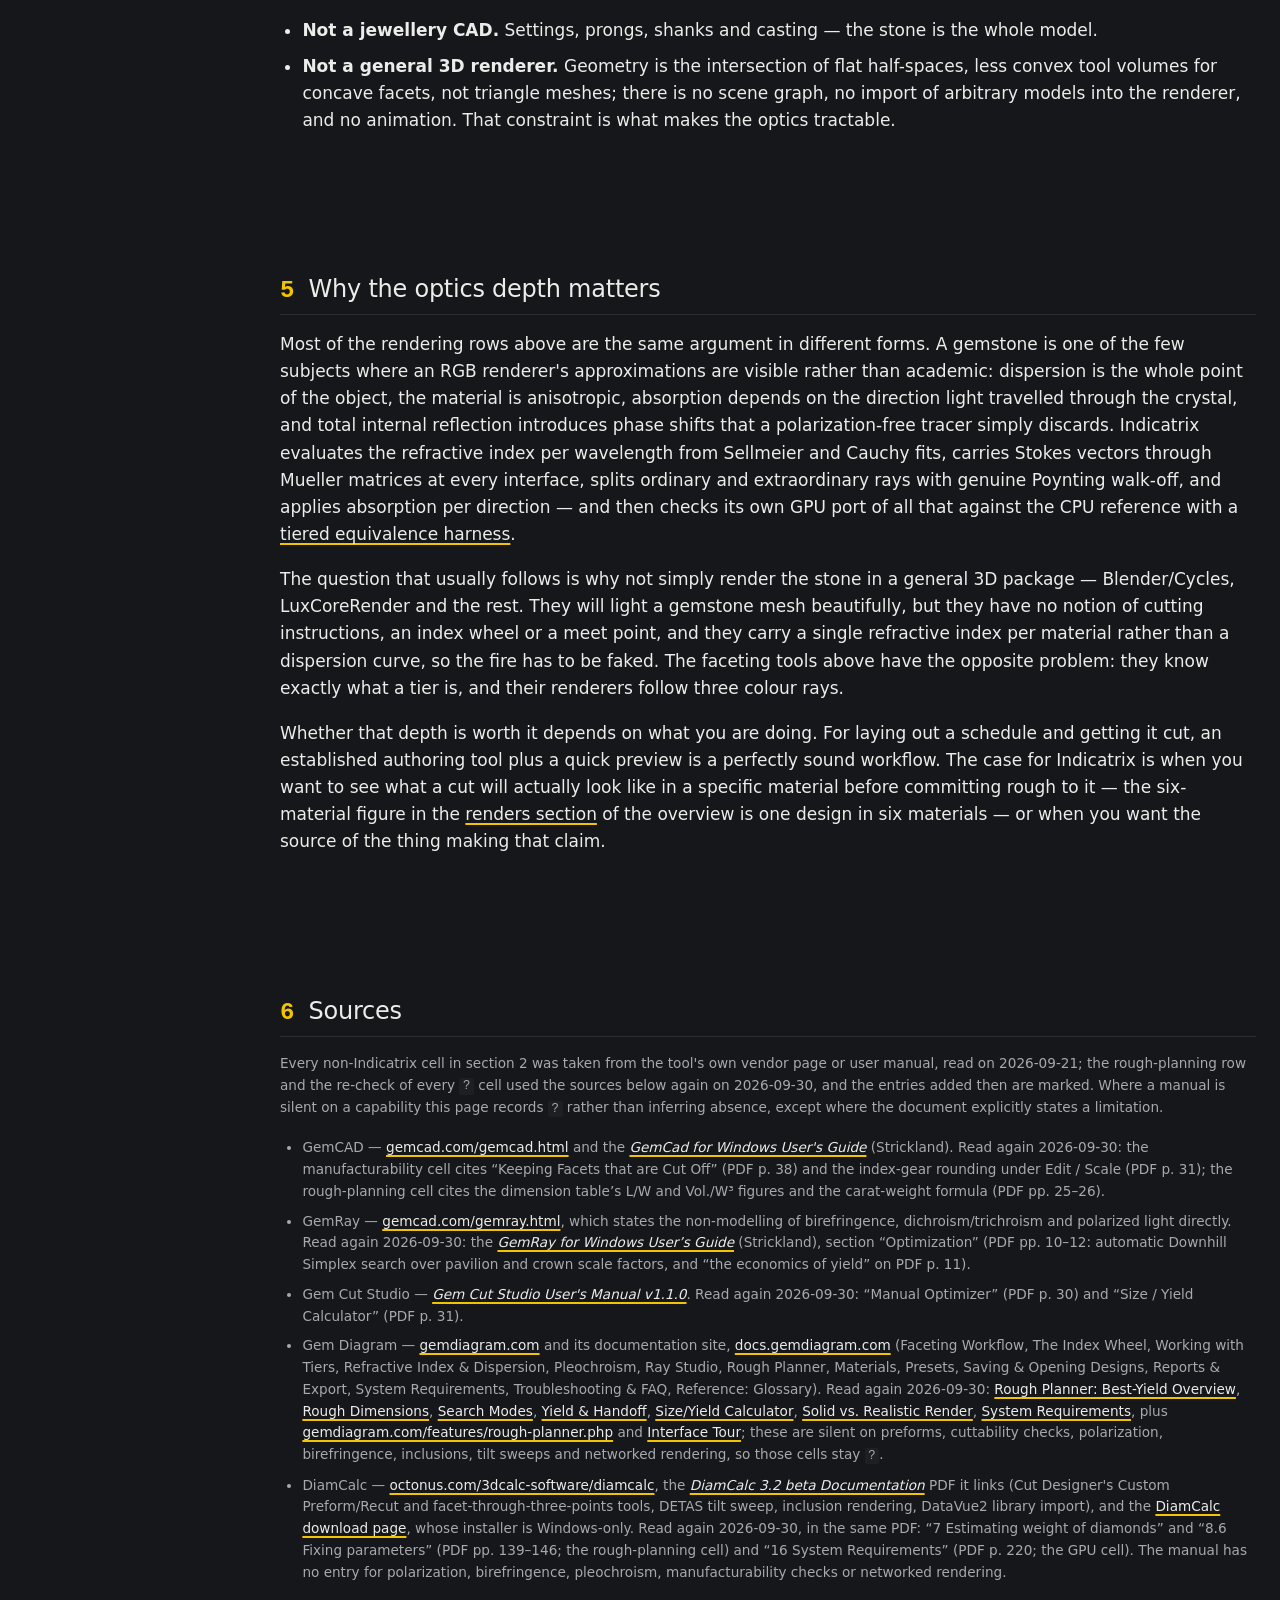
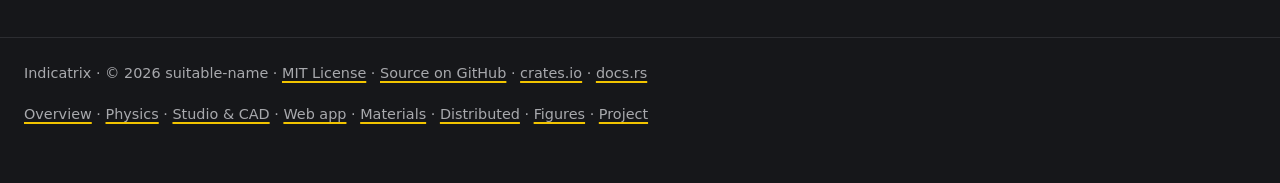
==== commit e55ebe23: "Add files via upload" ====
--- a/comparison.html
+++ b/comparison.html
@@ -22,6 +22,7 @@
       <a href="comparison.html" aria-current="page">Comparison</a>
       <a href="distributed.html">Distributed</a>
       <a href="gallery.html">Figures</a>
+      <a href="project.html">Project</a>
     </nav>
     <a href="https://github.com/suitable-name/indicatrix" class="gh-link">GitHub</a>
   </div>
@@ -345,7 +346,7 @@
       schedule and getting it cut, an established authoring tool plus a quick preview
       is a perfectly sound workflow. The case for Indicatrix is when you want to see
       what a cut will actually look like in a specific material before committing rough
-      to it — figure 5 on the <a href="index.html#renders">overview</a> is one design in
+      to it — the six-material figure in the <a href="index.html#renders">renders section</a> of the overview is one design in
       six materials — or when you want the source of the
       thing making that claim.
     </p>
@@ -376,7 +377,7 @@
 <footer>
   <div class="container">
     <p>Indicatrix · &copy; 2026 suitable-name · <a href="https://github.com/suitable-name/indicatrix/blob/HEAD/LICENSE">MIT License</a> · <a href="https://github.com/suitable-name/indicatrix">Source on GitHub</a> · <a href="https://crates.io/crates/indicatrix">crates.io</a> · <a href="https://docs.rs/indicatrix">docs.rs</a></p>
-    <p><a href="index.html">Overview</a> · <a href="physics.html">Physics</a> · <a href="editor.html">Studio &amp; CAD</a> · <a href="web.html">Web app</a> · <a href="materials.html">Materials</a> · <a href="distributed.html">Distributed</a> · <a href="gallery.html">Figures</a></p>
+    <p><a href="index.html">Overview</a> · <a href="physics.html">Physics</a> · <a href="editor.html">Studio &amp; CAD</a> · <a href="web.html">Web app</a> · <a href="materials.html">Materials</a> · <a href="distributed.html">Distributed</a> · <a href="gallery.html">Figures</a> · <a href="project.html">Project</a></p>
   </div>
 </footer>
 
--- a/assets/css/style.css
+++ b/assets/css/style.css
@@ -2,42 +2,25 @@
  * Spectral gemstone path tracer and faceting-design CAD, in Rust.
  * MIT License. Source: https://github.com/suitable-name/indicatrix
  *
- * No web fonts, no CDNs, no JS frameworks. System serif/monospace stacks only.
+ * No web fonts, no CDNs, no JS frameworks. System sans/monospace stacks only.
  */
 
+/* Graphite: one dark palette for every visitor. */
 :root {
-  --paper: #f5f2ec;
-  --paper-2: #ebe7df;
-  --ink: #191919;
-  --ink-2: #4a4740;
-  --rule: #c7c1b4;
-  --accent: #6b1f2a;
-  --figure-frame: #111111;
-
-  --font-serif: "Iowan Old Style", "Palatino Linotype", Palatino, "Book Antiqua", Georgia, serif;
+  color-scheme: dark;
+  --paper: #16171a;
+  --paper-2: #1e1f23;
+  --ink: #ececea;
+  --ink-2: #a8a9ad;
+  --rule: #2c2d31;
+  --accent: #f2c400;
+  --on-accent: #16171a;
+  --figure-frame: #08080a;
+
+  --font-sans: "Segoe UI", system-ui, -apple-system, "Helvetica Neue", Roboto, Arial, sans-serif;
   --font-mono: ui-monospace, "Cascadia Mono", "SF Mono", Consolas, "Liberation Mono", monospace;
 
   --content-width: 1040px;
-}
-
-@media (prefers-color-scheme: dark) {
-  :root:not([data-theme="light"]) {
-    --paper: #161514;
-    --paper-2: #1f1d1b;
-    --ink: #e8e3da;
-    --ink-2: #a9a39a;
-    --rule: #3a3733;
-    --accent: #d18a93;
-  }
-}
-
-:root[data-theme="dark"] {
-  --paper: #161514;
-  --paper-2: #1f1d1b;
-  --ink: #e8e3da;
-  --ink-2: #a9a39a;
-  --rule: #3a3733;
-  --accent: #d18a93;
 }
 
 * {
@@ -45,7 +28,7 @@
 }
 
 html {
-  font-family: var(--font-serif);
+  font-family: var(--font-sans);
   font-weight: 400;
 }
 
@@ -64,11 +47,19 @@
 }
 
 a {
-  color: var(--accent);
+  color: var(--ink);
+  text-decoration-color: var(--accent);
+  text-decoration-thickness: 2px;
+  text-underline-offset: 3px;
 }
 
 a:hover {
-  text-decoration-thickness: 2px;
+  color: var(--accent);
+}
+
+:focus-visible {
+  outline: 2px solid var(--accent);
+  outline-offset: 2px;
 }
 
 .container {
@@ -82,18 +73,20 @@
  * --------------------------------------------------------------------- */
 
 h1, h2, h3, h4 {
-  font-family: var(--font-serif);
-  font-weight: 400;
+  font-family: var(--font-sans);
+  font-weight: 500;
   line-height: 1.2;
   color: var(--ink);
 }
 
 h1 {
+  letter-spacing: -0.01em;
   font-size: 2.4rem;
   margin: 0 0 0.5rem 0;
 }
 
 h2 {
+  letter-spacing: -0.01em;
   font-size: 1.5rem;
   margin: 2.75rem 0 1rem 0;
   padding-bottom: 0.5rem;
@@ -154,7 +147,7 @@
 
 .masthead {
   padding: 1.1rem 0;
-  border-bottom: 1px solid var(--rule);
+  border-bottom: 2px solid var(--ink);
 }
 
 .masthead .container {
@@ -168,7 +161,7 @@
   display: flex;
   align-items: center;
   gap: 0.55rem;
-  font-family: var(--font-serif);
+  font-family: var(--font-sans);
   font-variant: small-caps;
   font-size: 1.2rem;
   letter-spacing: 0.03em;
@@ -194,10 +187,17 @@
   padding: 0.15rem 0;
 }
 
-.masthead nav a:hover,
+.masthead nav a:hover {
+  color: var(--accent);
+  text-decoration: underline;
+}
+
 .masthead nav a[aria-current="page"] {
-  color: var(--accent);
+  color: var(--ink);
   text-decoration: underline;
+  text-decoration-color: var(--accent);
+  text-decoration-thickness: 2px;
+  text-underline-offset: 6px;
 }
 
 .masthead .gh-link {
@@ -373,7 +373,7 @@
 /* The comparison matrix: row labels are prose, the cells are single glyphs, so the
    labels get the serif face and left alignment while everything else centres. */
 .matrix th[scope="row"] {
-  font-family: var(--font-serif);
+  font-family: var(--font-sans);
   font-weight: 400;
   text-align: left;
   white-space: normal;
@@ -421,7 +421,7 @@
 
 caption {
   text-align: left;
-  font-family: var(--font-serif);
+  font-family: var(--font-sans);
   font-size: 0.95rem;
   color: var(--ink-2);
   margin-bottom: 0.5rem;
@@ -502,10 +502,10 @@
   font-family: var(--font-mono);
   font-size: 0.95rem;
   letter-spacing: 0.02em;
-  color: var(--paper);
+  color: var(--on-accent);
   background: var(--accent);
-  border: 1px solid var(--accent);
-  border-radius: 2px;
+  border: 1.5px solid var(--accent);
+  border-radius: 0;
   padding: 0.6rem 1.1rem;
   text-decoration: none;
   overflow-wrap: anywhere;
@@ -519,11 +519,18 @@
 }
 
 .cta-secondary {
-  color: var(--accent);
+  color: var(--ink);
   background: transparent;
+  border: 1.5px solid var(--ink);
+}
+
+.cta-secondary:hover {
+  color: var(--ink);
+  border-color: var(--accent);
 }
 
 .cta:hover {
+  color: var(--on-accent);
   text-decoration: underline;
   text-decoration-thickness: 2px;
 }
@@ -802,12 +809,16 @@
     z-index: 10;
     font-family: var(--font-mono);
     font-size: 0.8rem;
-    color: var(--paper);
+    color: var(--on-accent);
     background: var(--accent);
-    border-radius: 2px;
+    border-radius: 0;
     padding: 0.45rem 0.8rem;
     text-decoration: none;
     box-shadow: 0 1px 4px rgba(0, 0, 0, 0.3);
+  }
+
+  .toc-back.is-visible:hover {
+    color: var(--on-accent);
   }
 }
 
@@ -876,8 +887,62 @@
     background: #222;
   }
 
+  :root {
+    color-scheme: light;
+    --paper: #fff;
+    --paper-2: #f2f2f2;
+    --ink: #000;
+    --ink-2: #333;
+    --rule: #bbb;
+    --accent: #000;
+    --on-accent: #fff;
+  }
+
   a {
     color: #000;
     text-decoration: underline;
   }
 }
+
+/* "More on the detail page" link that closes a trimmed overview section. */
+p.more {
+  margin-top: 0.75rem;
+  font-size: 0.95rem;
+}
+p.more a::after {
+  content: " \2192";
+}
+
+/* Landing-page card grid: one linked card per area. Tokens only. */
+.card-grid {
+  display: grid;
+  grid-template-columns: repeat(auto-fit, minmax(260px, 1fr));
+  gap: 1rem;
+  margin: 1.25rem 0;
+}
+a.card {
+  display: block;
+  padding: 1rem 1.1rem;
+  background: var(--paper-2);
+  border: 1px solid var(--rule);
+  color: var(--ink);
+  text-decoration: none;
+}
+a.card:hover {
+  border-color: var(--accent);
+}
+a.card h3 {
+  margin: 0 0 0.35rem 0;
+  font-size: 1.05rem;
+  color: var(--accent);
+}
+a.card p {
+  margin: 0;
+  font-size: 0.92rem;
+  color: var(--ink-2);
+}
+@media (max-width: 720px) {
+  .card-grid {
+    grid-template-columns: 1fr;
+  }
+}
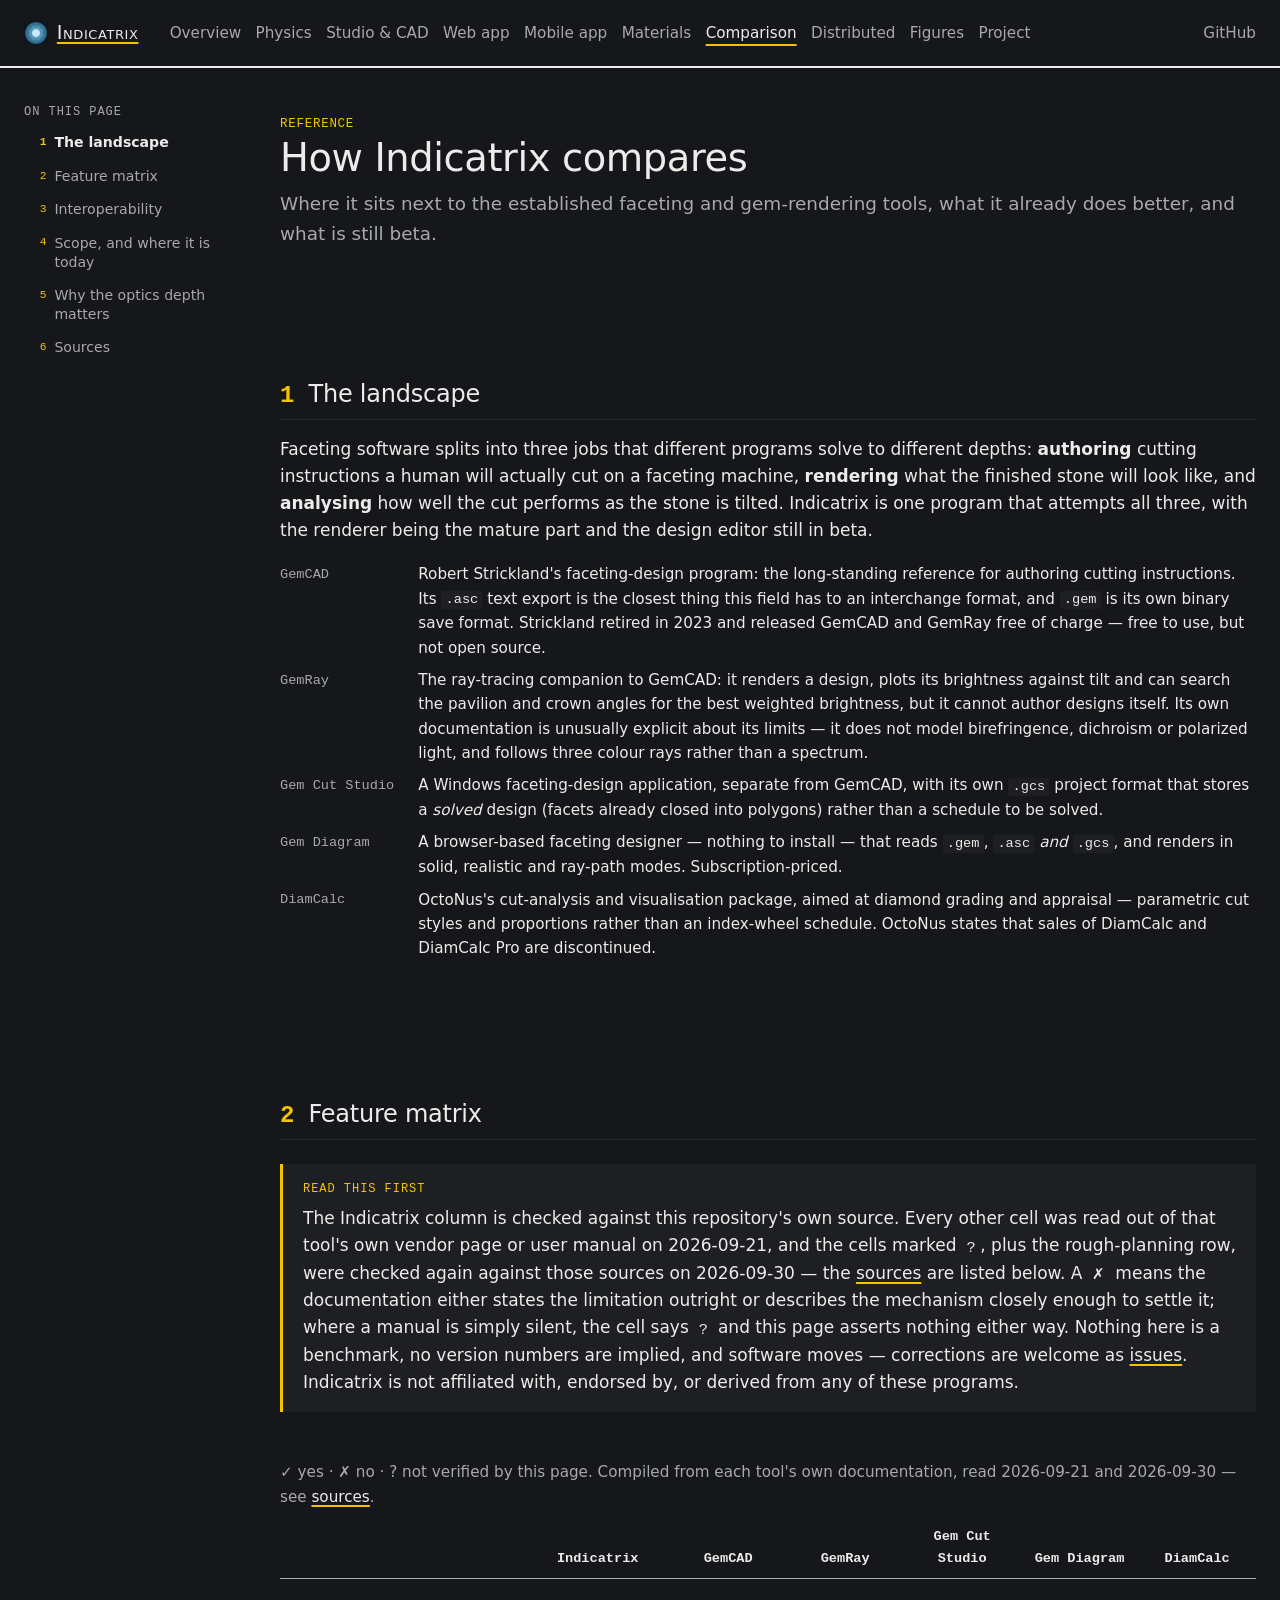
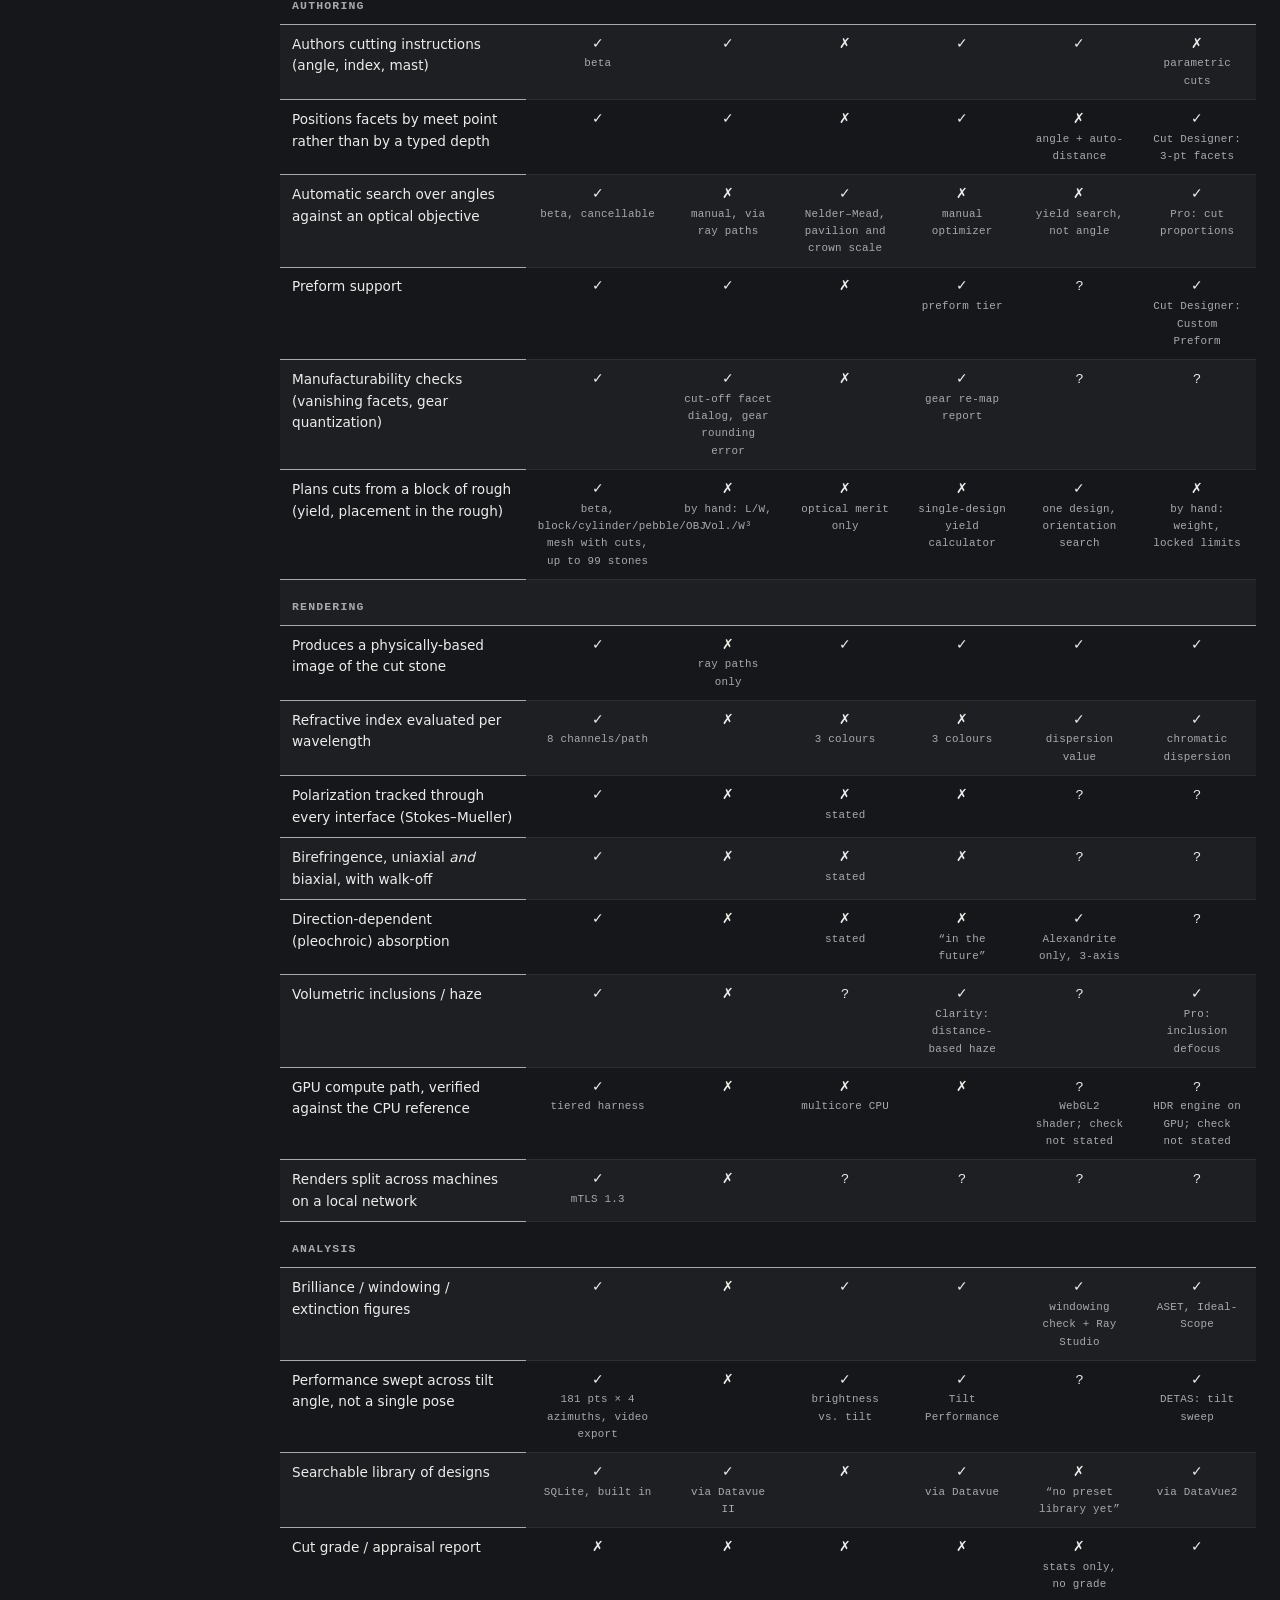
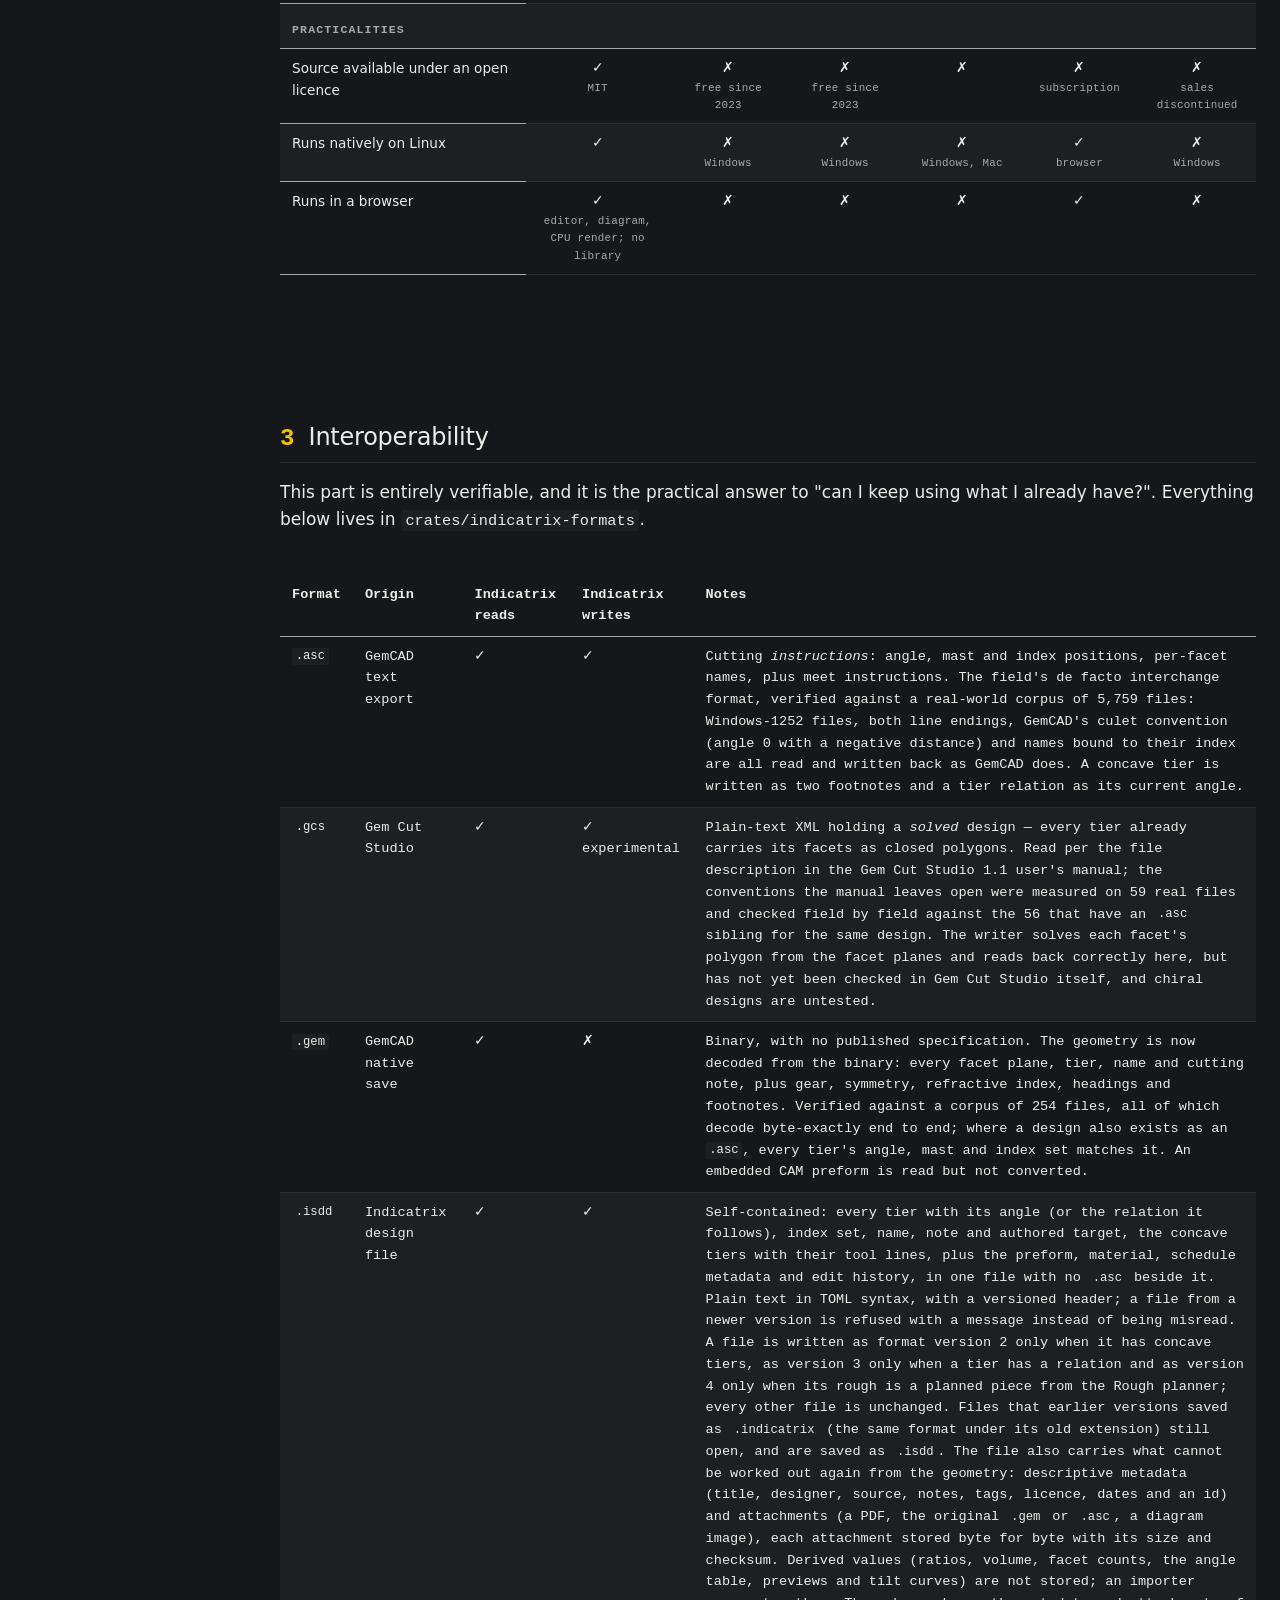
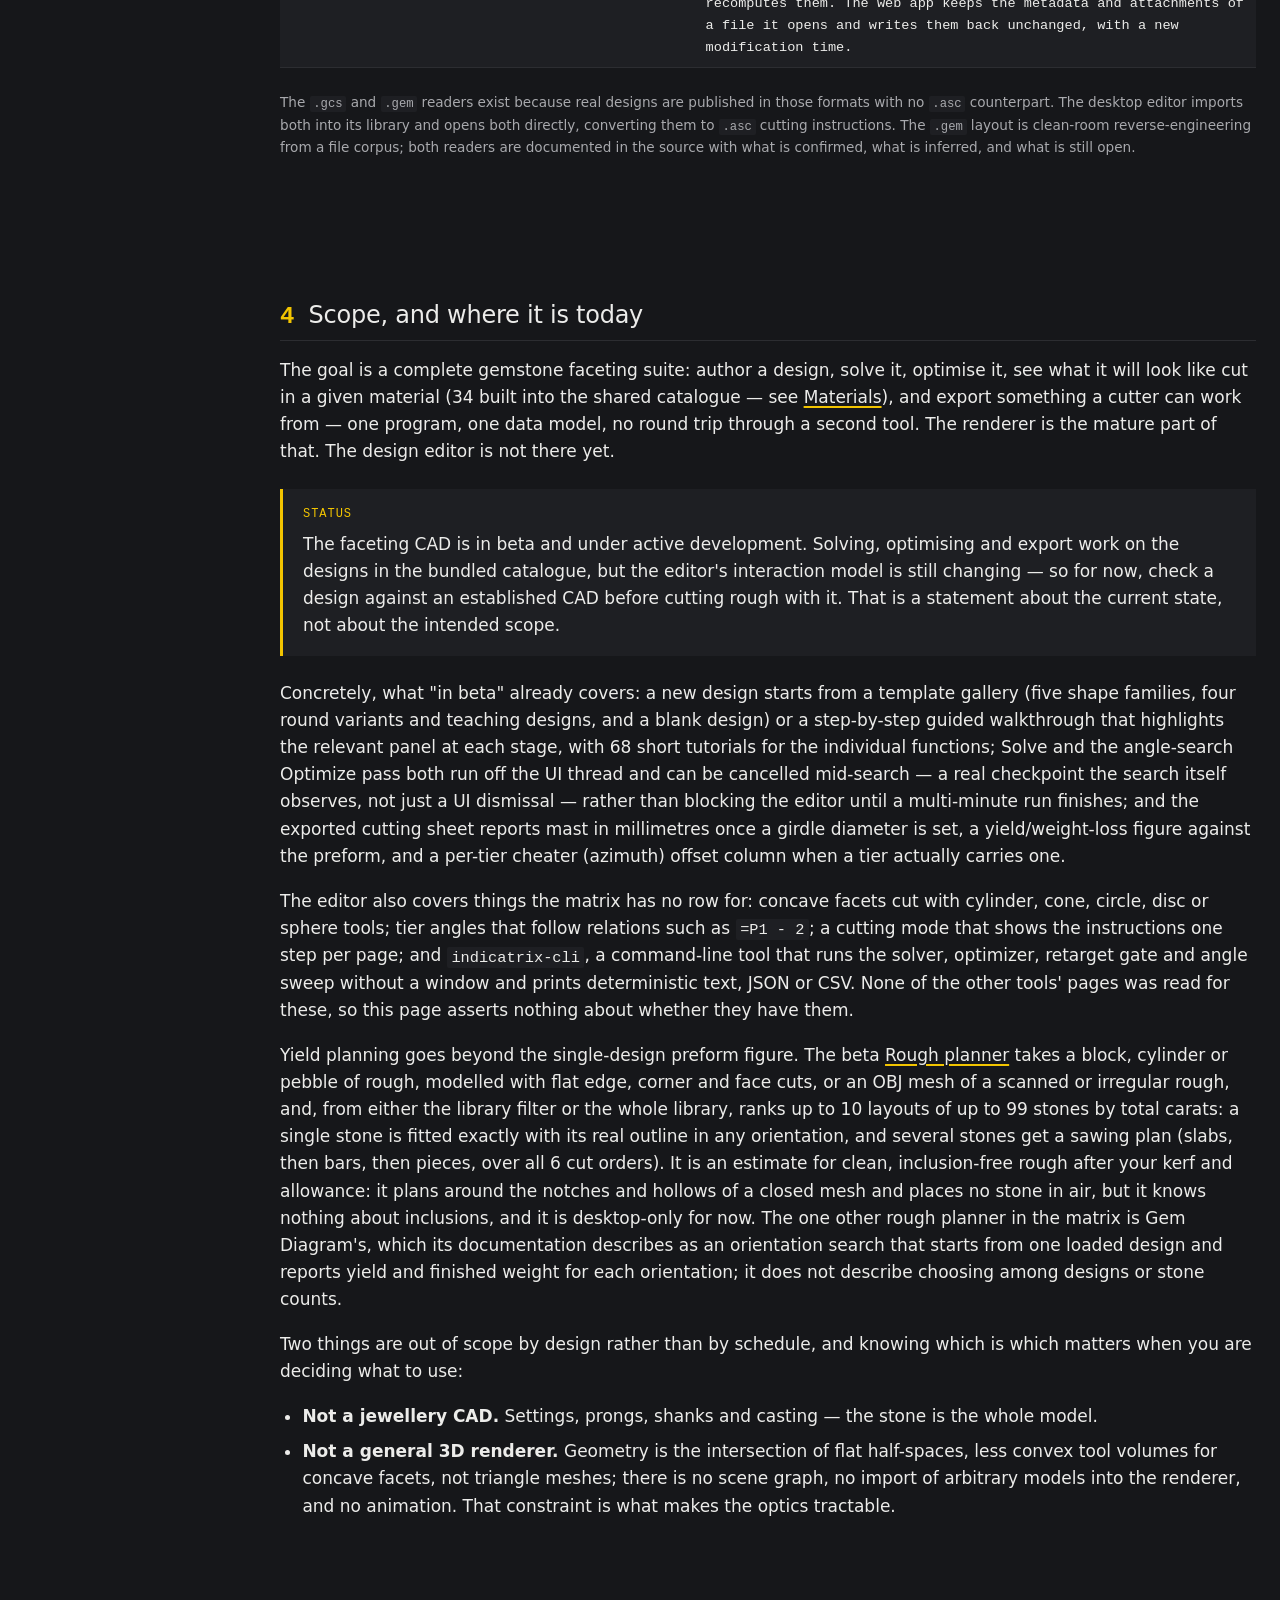
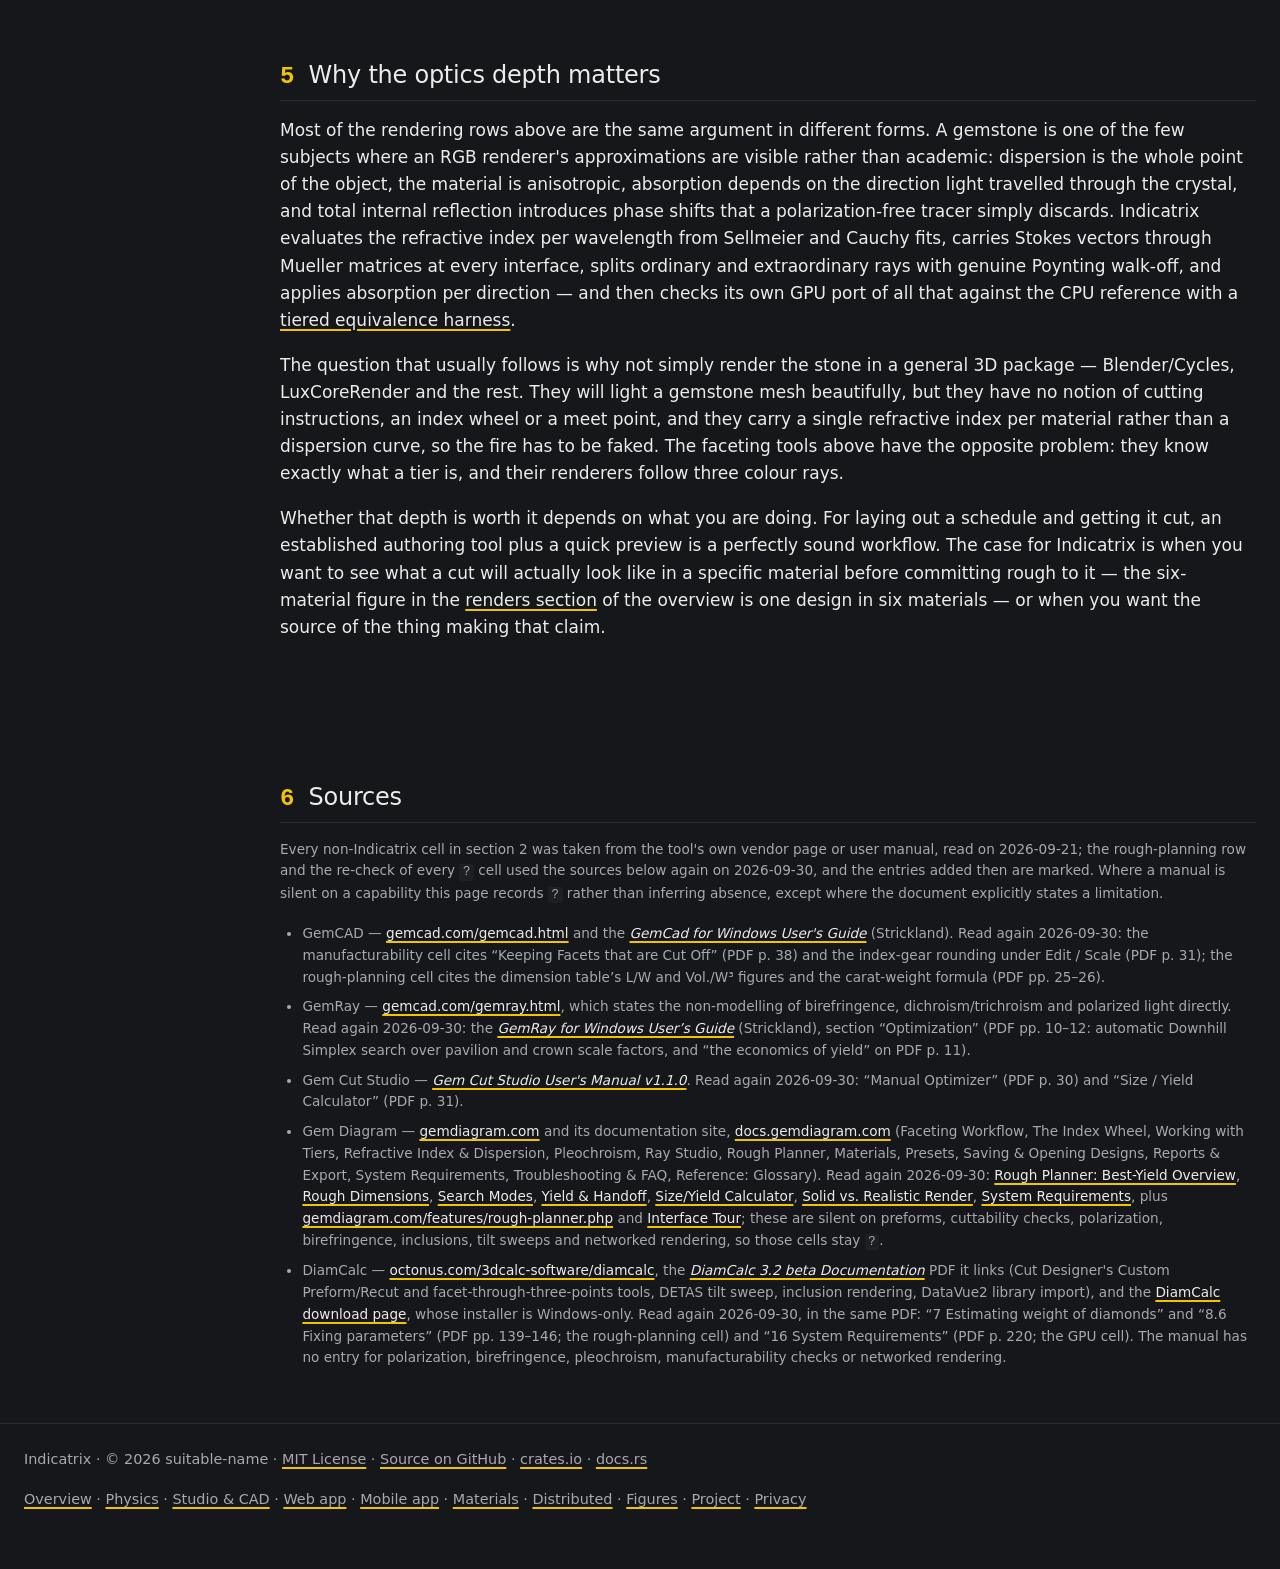
==== commit d2b5e239: "Add files via upload" ====
--- a/comparison.html
+++ b/comparison.html
@@ -18,6 +18,7 @@
       <a href="physics.html">Physics</a>
       <a href="editor.html">Studio &amp; CAD</a>
       <a href="web.html">Web app</a>
+      <a href="mobile.html">Mobile app</a>
       <a href="materials.html">Materials</a>
       <a href="comparison.html" aria-current="page">Comparison</a>
       <a href="distributed.html">Distributed</a>
@@ -223,18 +224,11 @@
           <td>Binary, with no published specification. The geometry is now decoded from the binary: every facet plane, tier, name and cutting note, plus gear, symmetry, refractive index, headings and footnotes. Verified against a corpus of 254 files, all of which decode byte-exactly end to end; where a design also exists as an <code>.asc</code>, every tier's angle, mast and index set matches it. An embedded CAM preform is read but not converted.</td>
         </tr>
         <tr>
-          <td><code>.indicatrix</code></td>
-          <td>Indicatrix native design</td>
-          <td>✓</td>
-          <td>✓</td>
-          <td>Self-contained: every tier with its angle (or the relation it follows), index set, name, note and authored target, the concave tiers with their tool lines, plus the preform, material, schedule metadata and edit history, in one file with no <code>.asc</code> beside it. Plain text in TOML syntax, with a versioned header; a file from a newer version is refused with a message instead of being misread. A file is written as format version 2 only when it has concave tiers and as version 3 only when a tier has a relation; every other file is unchanged. The file also carries what cannot be worked out again from the geometry: descriptive metadata (title, designer, source, notes, tags, licence, dates and an id) and attachments (a PDF, the original <code>.gem</code> or <code>.asc</code>, a diagram image), each attachment stored byte for byte with its size and checksum. Derived values (ratios, volume, facet counts, the angle table, previews and tilt curves) are not stored; an importer recomputes them. The web app keeps the metadata and attachments of a file it opens and writes them back unchanged, with a new modification time.</td>
-        </tr>
-        <tr>
-          <td><code>.indicatrix.toml</code></td>
-          <td>Indicatrix, older sidecar</td>
-          <td>✓</td>
-          <td>✓ legacy</td>
-          <td>The earlier native form: a sidecar beside the <code>.asc</code>, carrying the constraints and preform an <code>.asc</code> cannot express. It still opens (as does the <code>.gemcut.toml</code> name), and the web app can still write it on request; new designs are saved as <code>.indicatrix</code>.</td>
+          <td><code>.isdd</code></td>
+          <td>Indicatrix design file</td>
+          <td>✓</td>
+          <td>✓</td>
+          <td>Self-contained: every tier with its angle (or the relation it follows), index set, name, note and authored target, the concave tiers with their tool lines, plus the preform, material, schedule metadata and edit history, in one file with no <code>.asc</code> beside it. Plain text in TOML syntax, with a versioned header; a file from a newer version is refused with a message instead of being misread. A file is written as format version 2 only when it has concave tiers, as version 3 only when a tier has a relation and as version 4 only when its rough is a planned piece from the Rough planner; every other file is unchanged. Files that earlier versions saved as <code>.indicatrix</code> (the same format under its old extension) still open, and are saved as <code>.isdd</code>. The file also carries what cannot be worked out again from the geometry: descriptive metadata (title, designer, source, notes, tags, licence, dates and an id) and attachments (a PDF, the original <code>.gem</code> or <code>.asc</code>, a diagram image), each attachment stored byte for byte with its size and checksum. Derived values (ratios, volume, facet counts, the angle table, previews and tilt curves) are not stored; an importer recomputes them. The web app keeps the metadata and attachments of a file it opens and writes them back unchanged, with a new modification time.</td>
         </tr>
       </tbody>
     </table>
@@ -253,7 +247,7 @@
     <h2><span class="sec-num">4</span>Scope, and where it is today</h2>
     <p>
       The goal is a complete gemstone faceting suite: author a design, solve it,
-      optimise it, see what it will look like cut in a given material (32 built into
+      optimise it, see what it will look like cut in a given material (34 built into
       the shared catalogue — see <a href="materials.html">Materials</a>), and export
       something a cutter can work from — one program, one data model, no round trip
       through a second tool. The renderer is the mature part of that. The design
@@ -377,7 +371,7 @@
 <footer>
   <div class="container">
     <p>Indicatrix · &copy; 2026 suitable-name · <a href="https://github.com/suitable-name/indicatrix/blob/HEAD/LICENSE">MIT License</a> · <a href="https://github.com/suitable-name/indicatrix">Source on GitHub</a> · <a href="https://crates.io/crates/indicatrix">crates.io</a> · <a href="https://docs.rs/indicatrix">docs.rs</a></p>
-    <p><a href="index.html">Overview</a> · <a href="physics.html">Physics</a> · <a href="editor.html">Studio &amp; CAD</a> · <a href="web.html">Web app</a> · <a href="materials.html">Materials</a> · <a href="distributed.html">Distributed</a> · <a href="gallery.html">Figures</a> · <a href="project.html">Project</a></p>
+    <p><a href="index.html">Overview</a> · <a href="physics.html">Physics</a> · <a href="editor.html">Studio &amp; CAD</a> · <a href="web.html">Web app</a> · <a href="mobile.html">Mobile app</a> · <a href="materials.html">Materials</a> · <a href="distributed.html">Distributed</a> · <a href="gallery.html">Figures</a> · <a href="project.html">Project</a> · <a href="privacy.html">Privacy</a></p>
   </div>
 </footer>
 
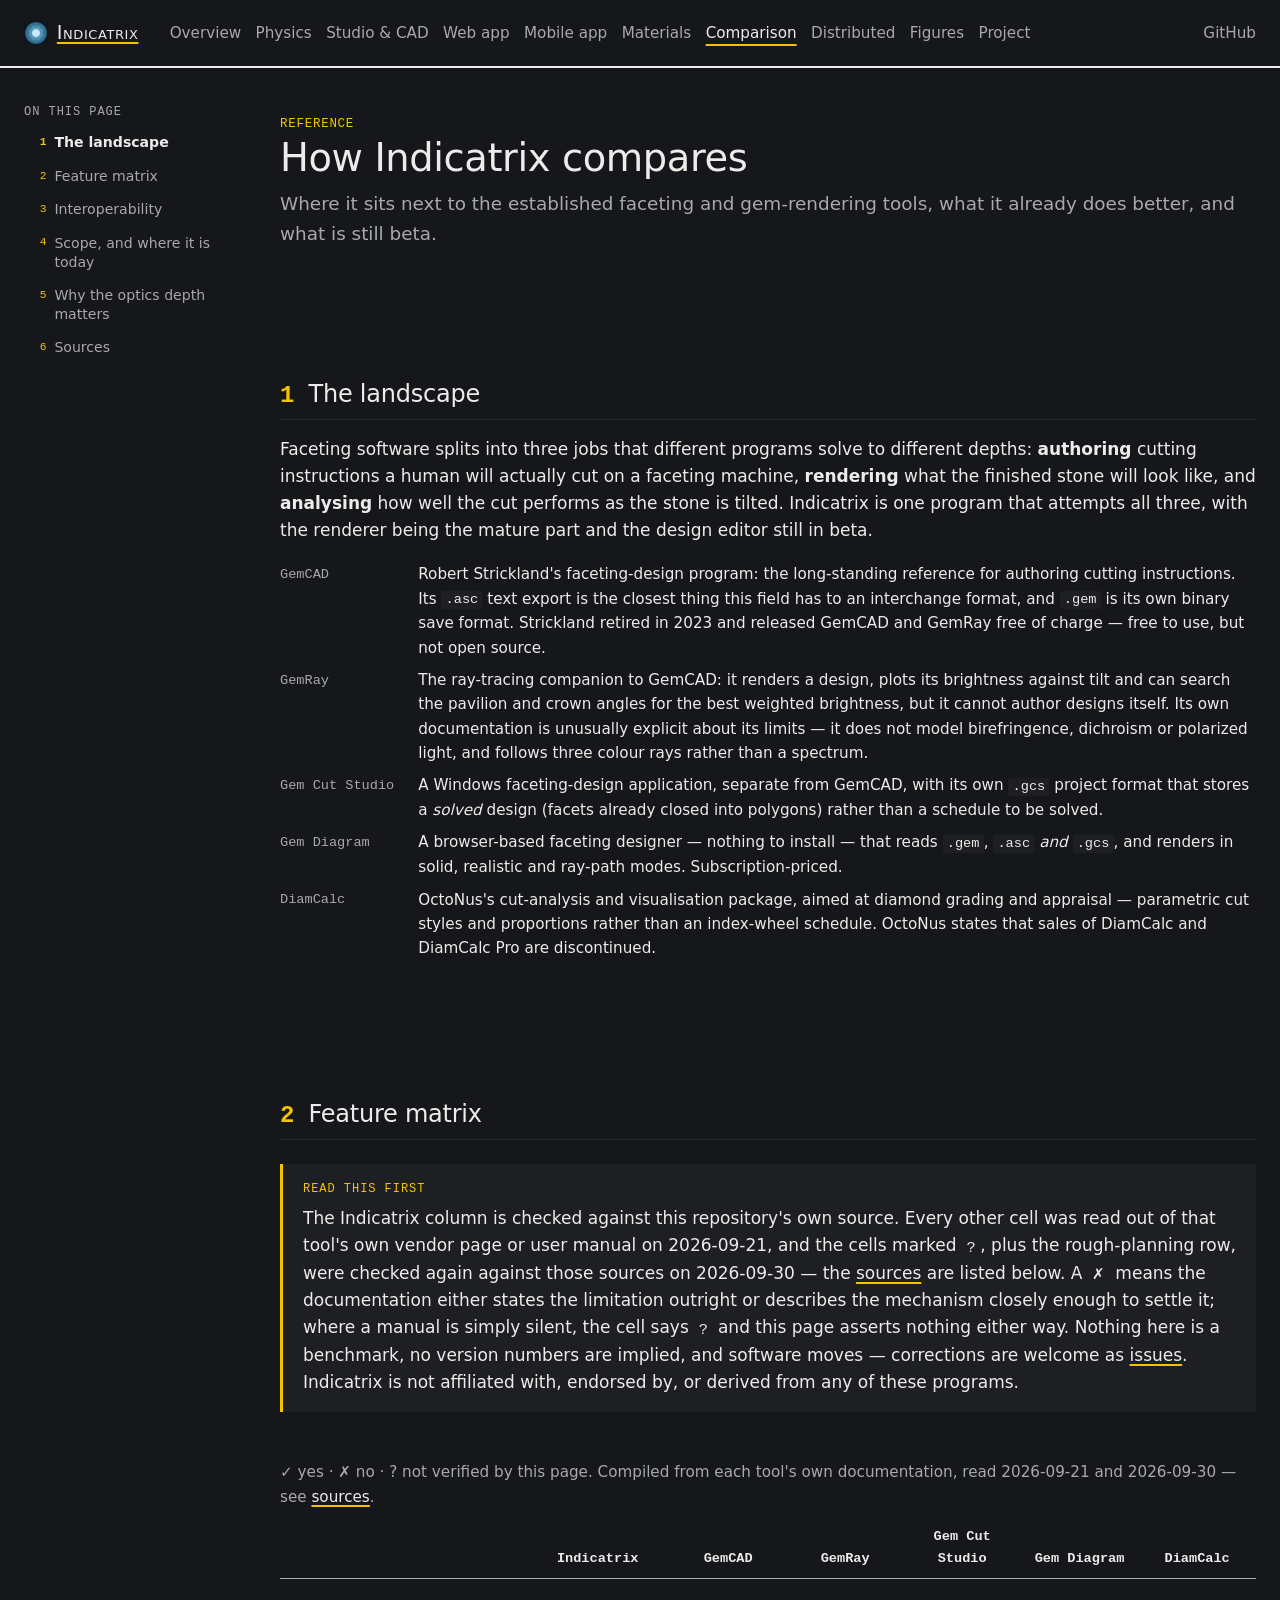
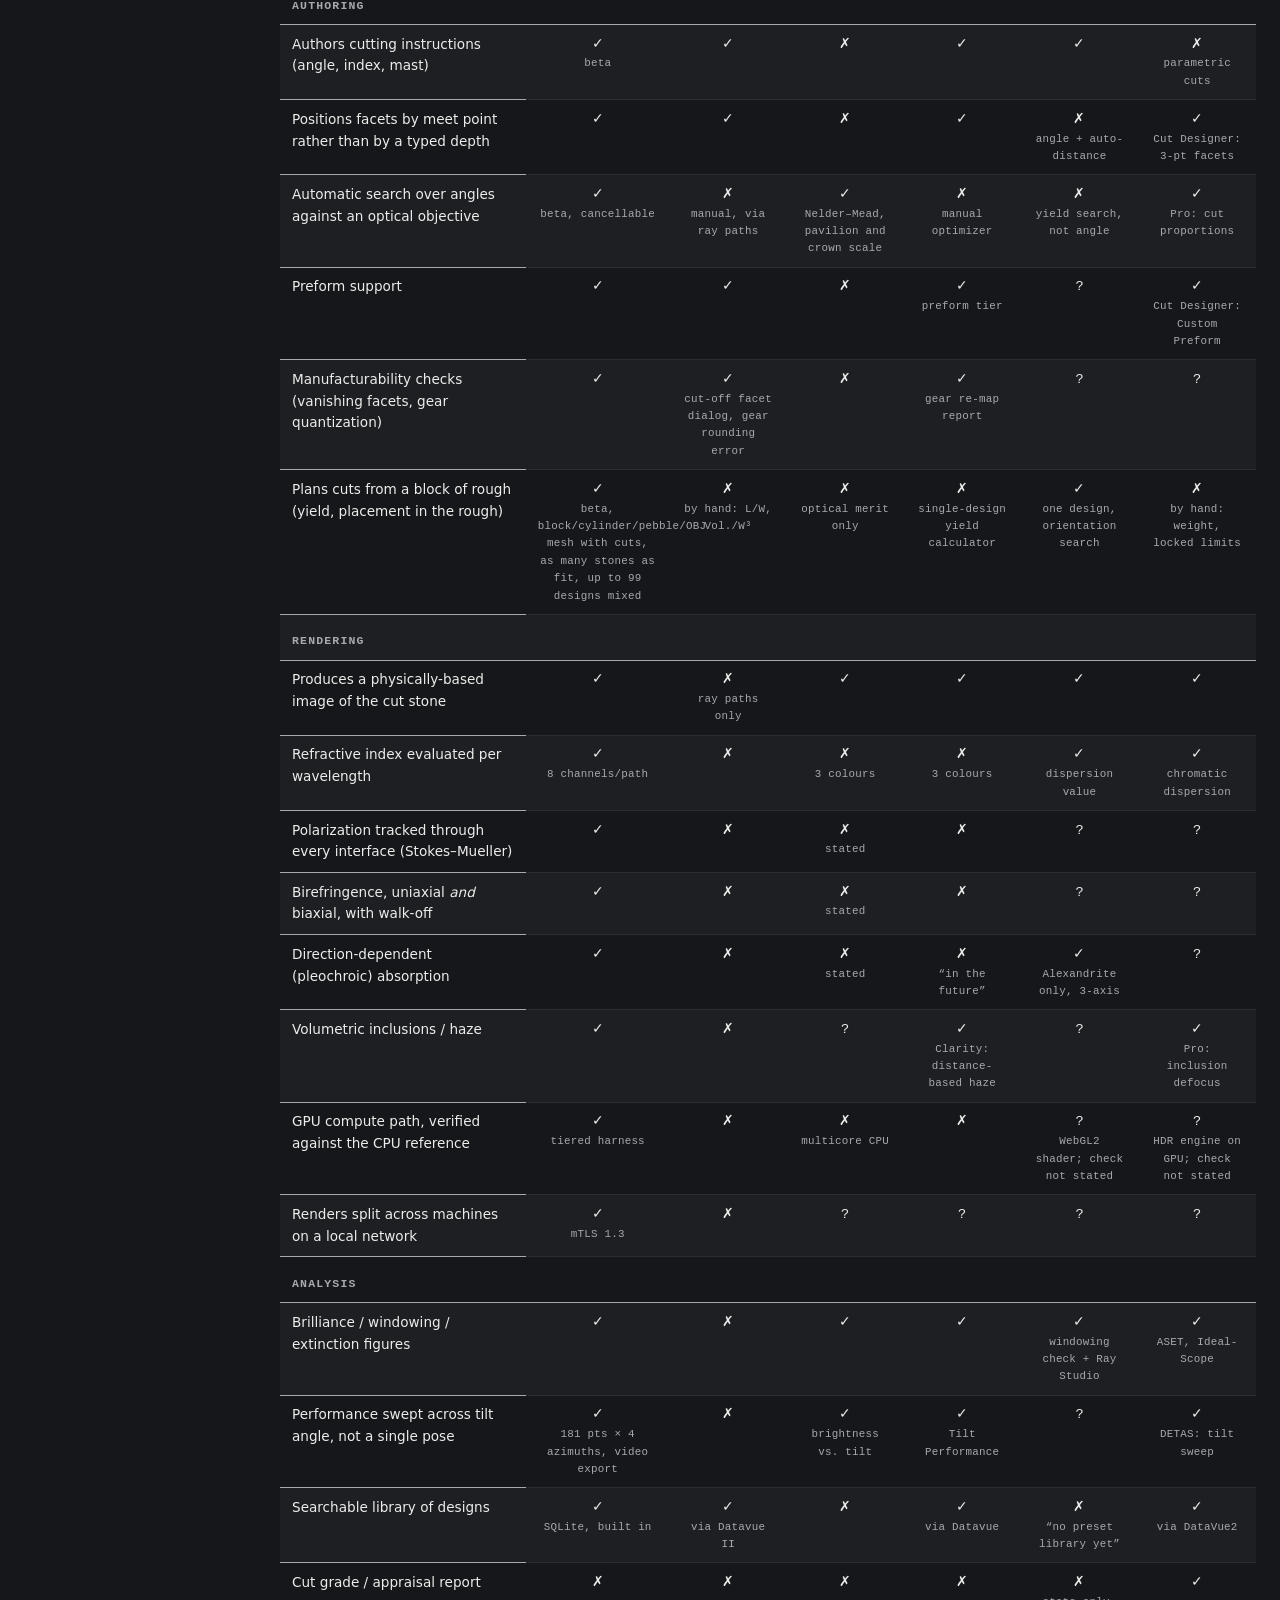
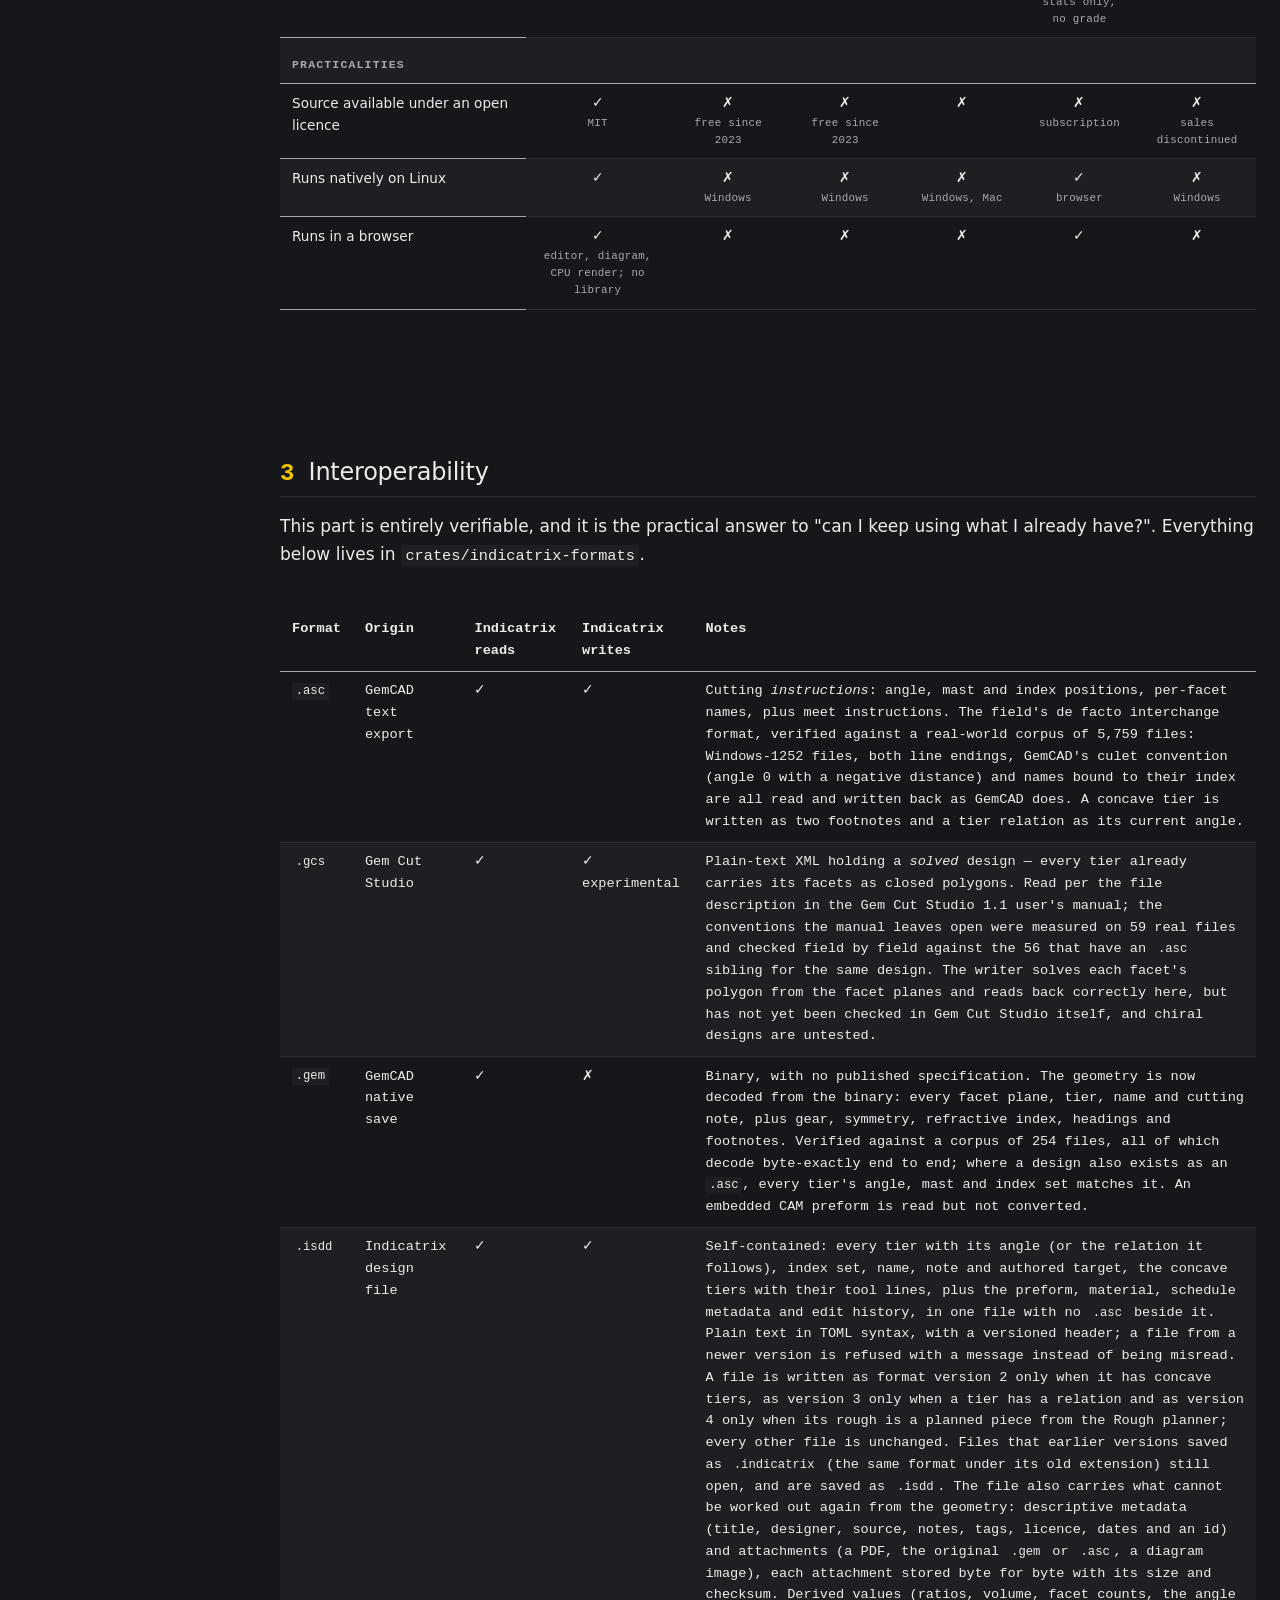
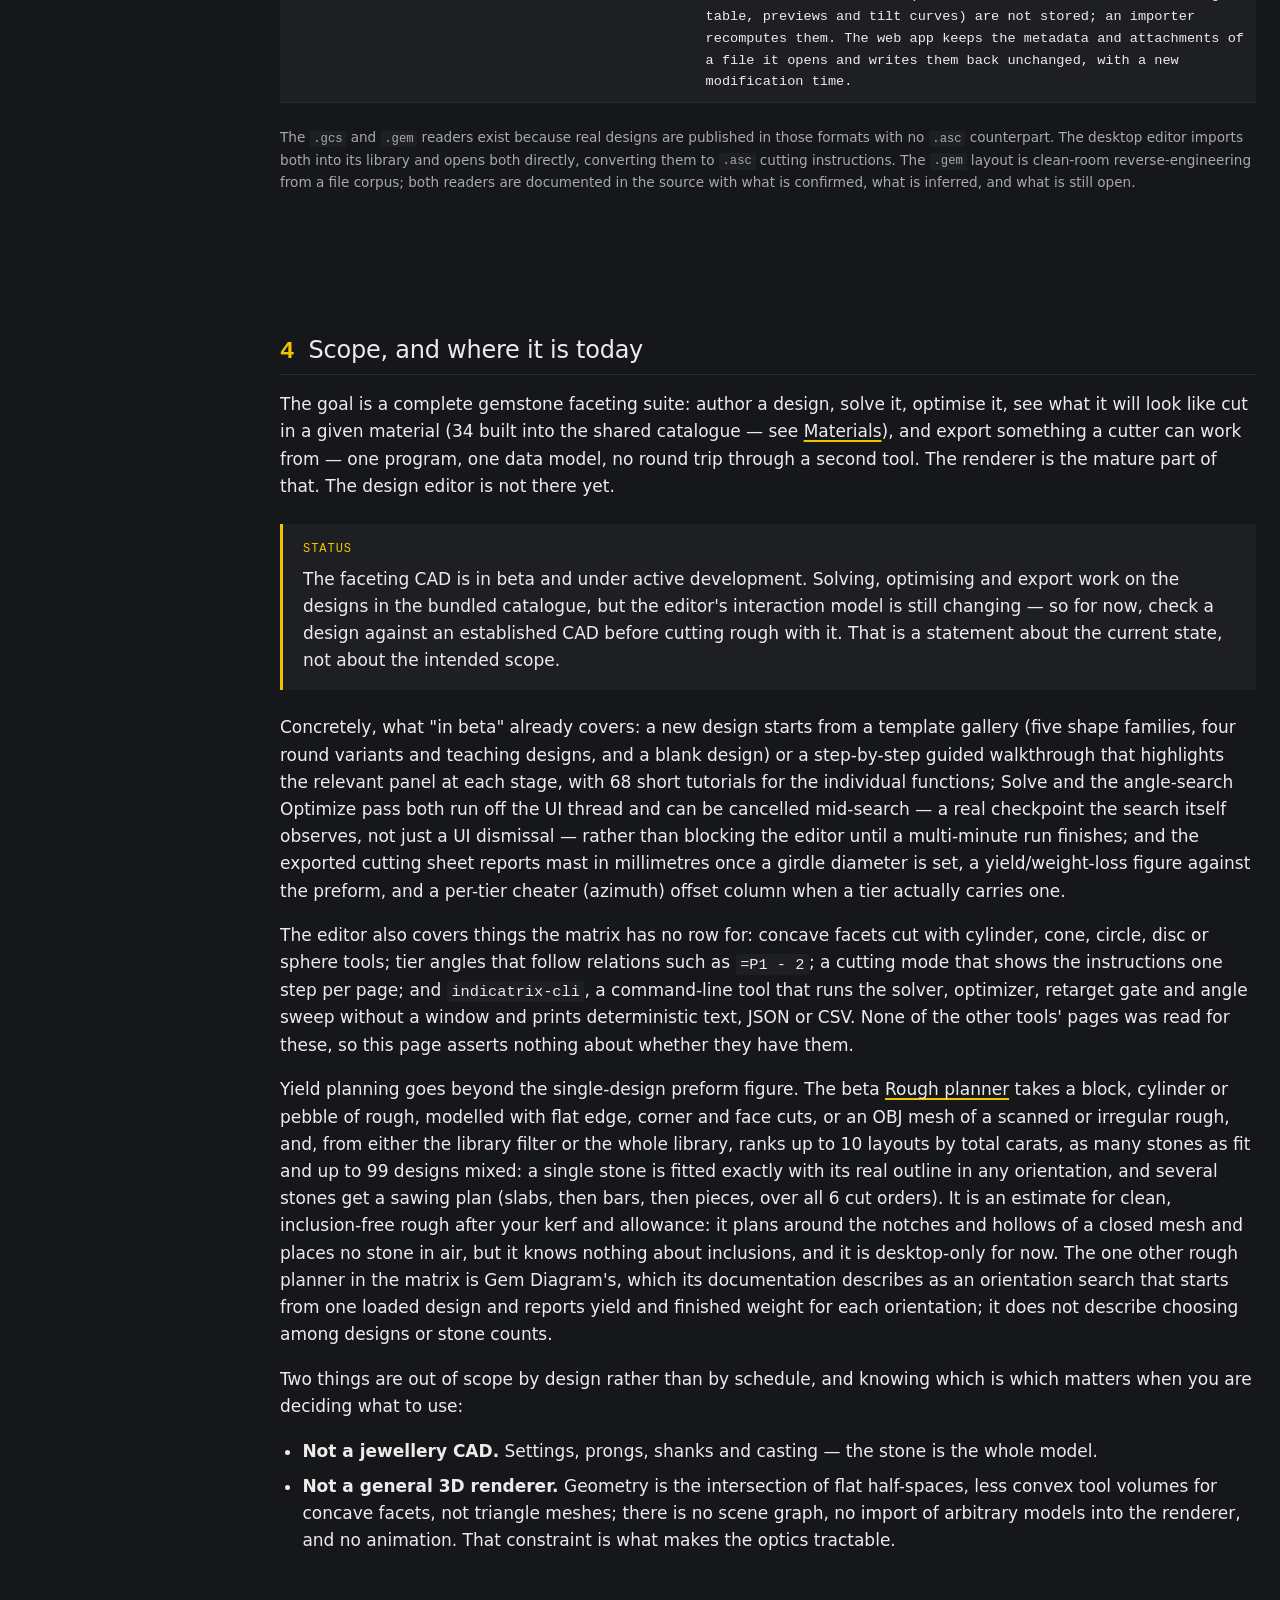
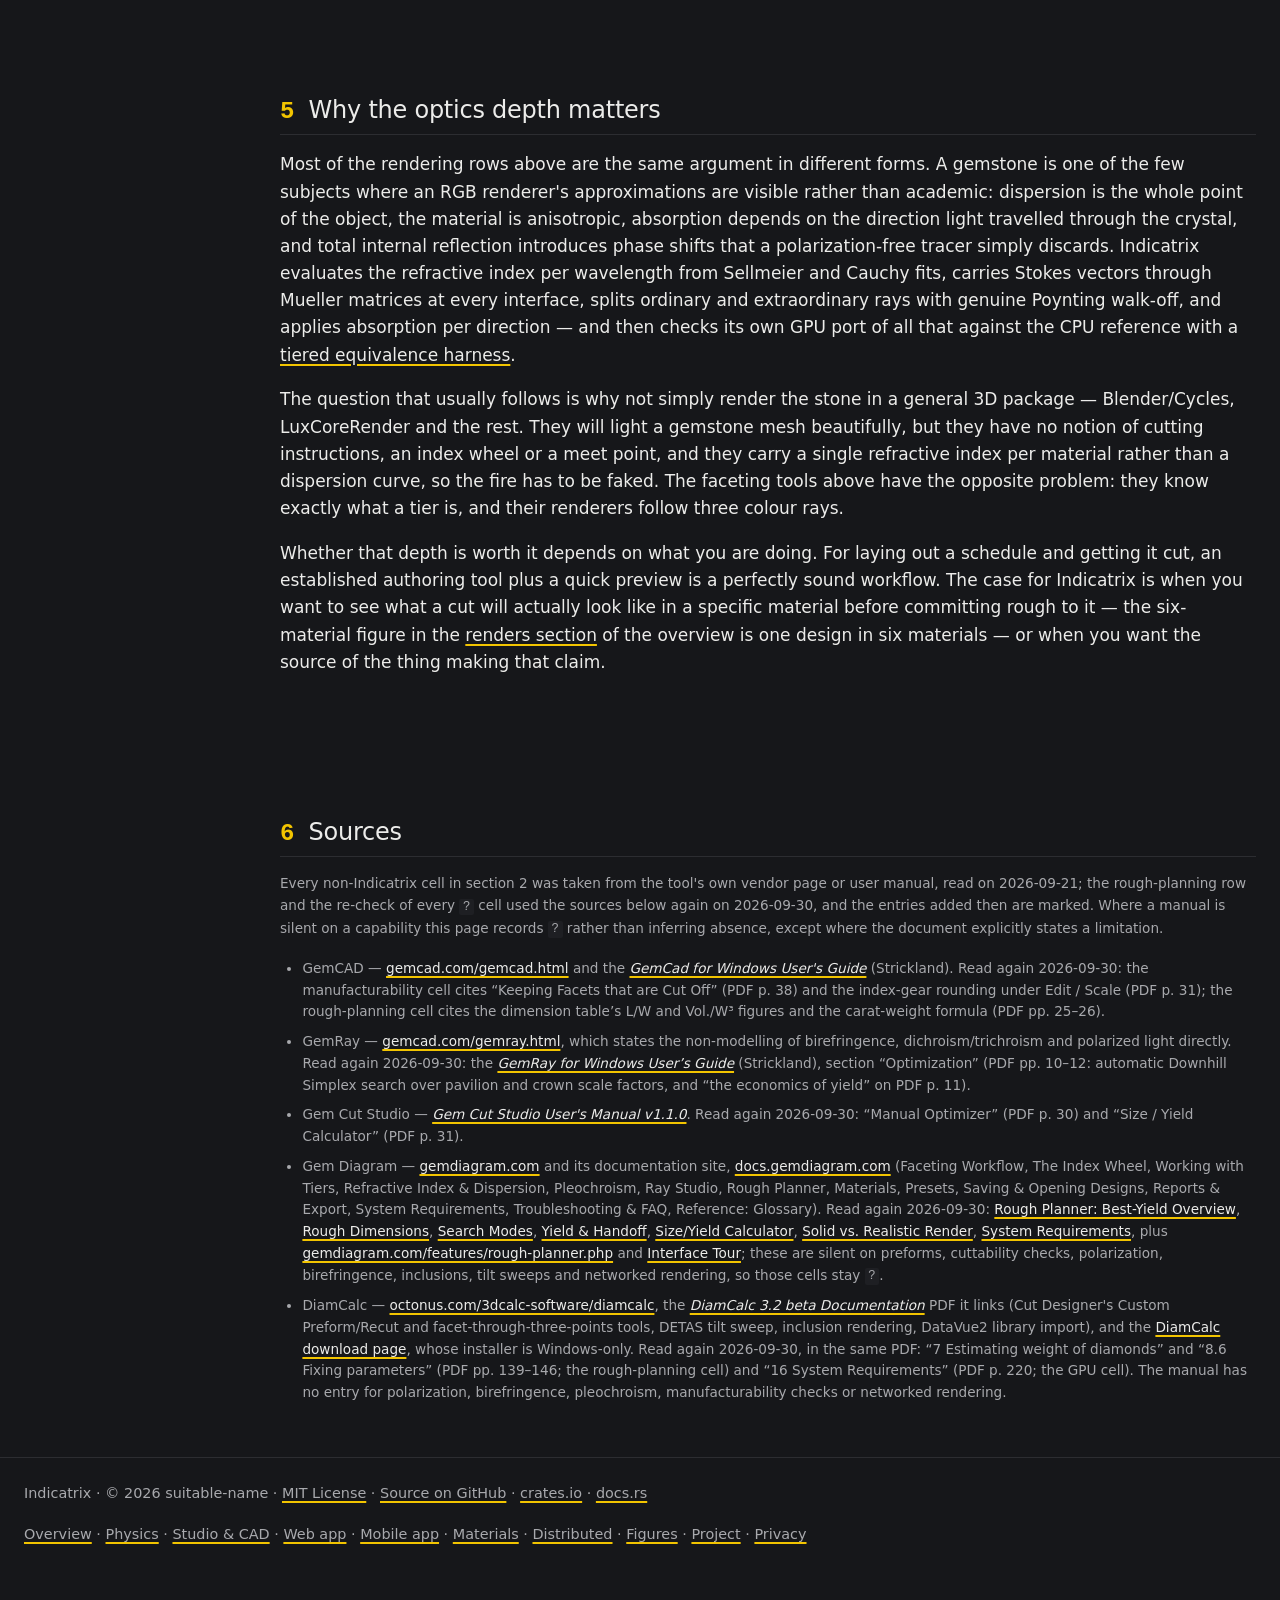
==== commit d20c2744: "Add files via upload" ====
--- a/comparison.html
+++ b/comparison.html
@@ -119,7 +119,7 @@
         </tr>
         <tr>
           <th scope="row">Plans cuts from a block of rough (yield, placement in the rough)</th>
-          <td>✓ <span class="qual">beta, block/cylinder/pebble/OBJ mesh with cuts, up to 99 stones</span></td><td>✗ <span class="qual">by hand: L/W, Vol./W³</span></td><td>✗ <span class="qual">optical merit only</span></td><td>✗ <span class="qual">single-design yield calculator</span></td><td>✓ <span class="qual">one design, orientation search</span></td><td>✗ <span class="qual">by hand: weight, locked limits</span></td>
+          <td>✓ <span class="qual">beta, block/cylinder/pebble/OBJ mesh with cuts, as many stones as fit, up to 99 designs mixed</span></td><td>✗ <span class="qual">by hand: L/W, Vol./W³</span></td><td>✗ <span class="qual">optical merit only</span></td><td>✗ <span class="qual">single-design yield calculator</span></td><td>✓ <span class="qual">one design, orientation search</span></td><td>✗ <span class="qual">by hand: weight, locked limits</span></td>
         </tr>
         <tr class="group"><th colspan="7" scope="colgroup">Rendering</th></tr>
         <tr>
@@ -292,7 +292,7 @@
       cylinder or pebble of rough, modelled with flat edge, corner and face cuts,
       or an OBJ mesh of a scanned or irregular rough,
       and, from either the library filter or the whole library, ranks up to 10
-      layouts of up to 99 stones by total carats: a single stone is fitted exactly
+      layouts by total carats, as many stones as fit and up to 99 designs mixed: a single stone is fitted exactly
       with its real outline in any orientation, and several stones get a sawing
       plan (slabs, then bars, then pieces, over all 6 cut orders). It is an
       estimate for clean, inclusion-free rough after your kerf and allowance: it
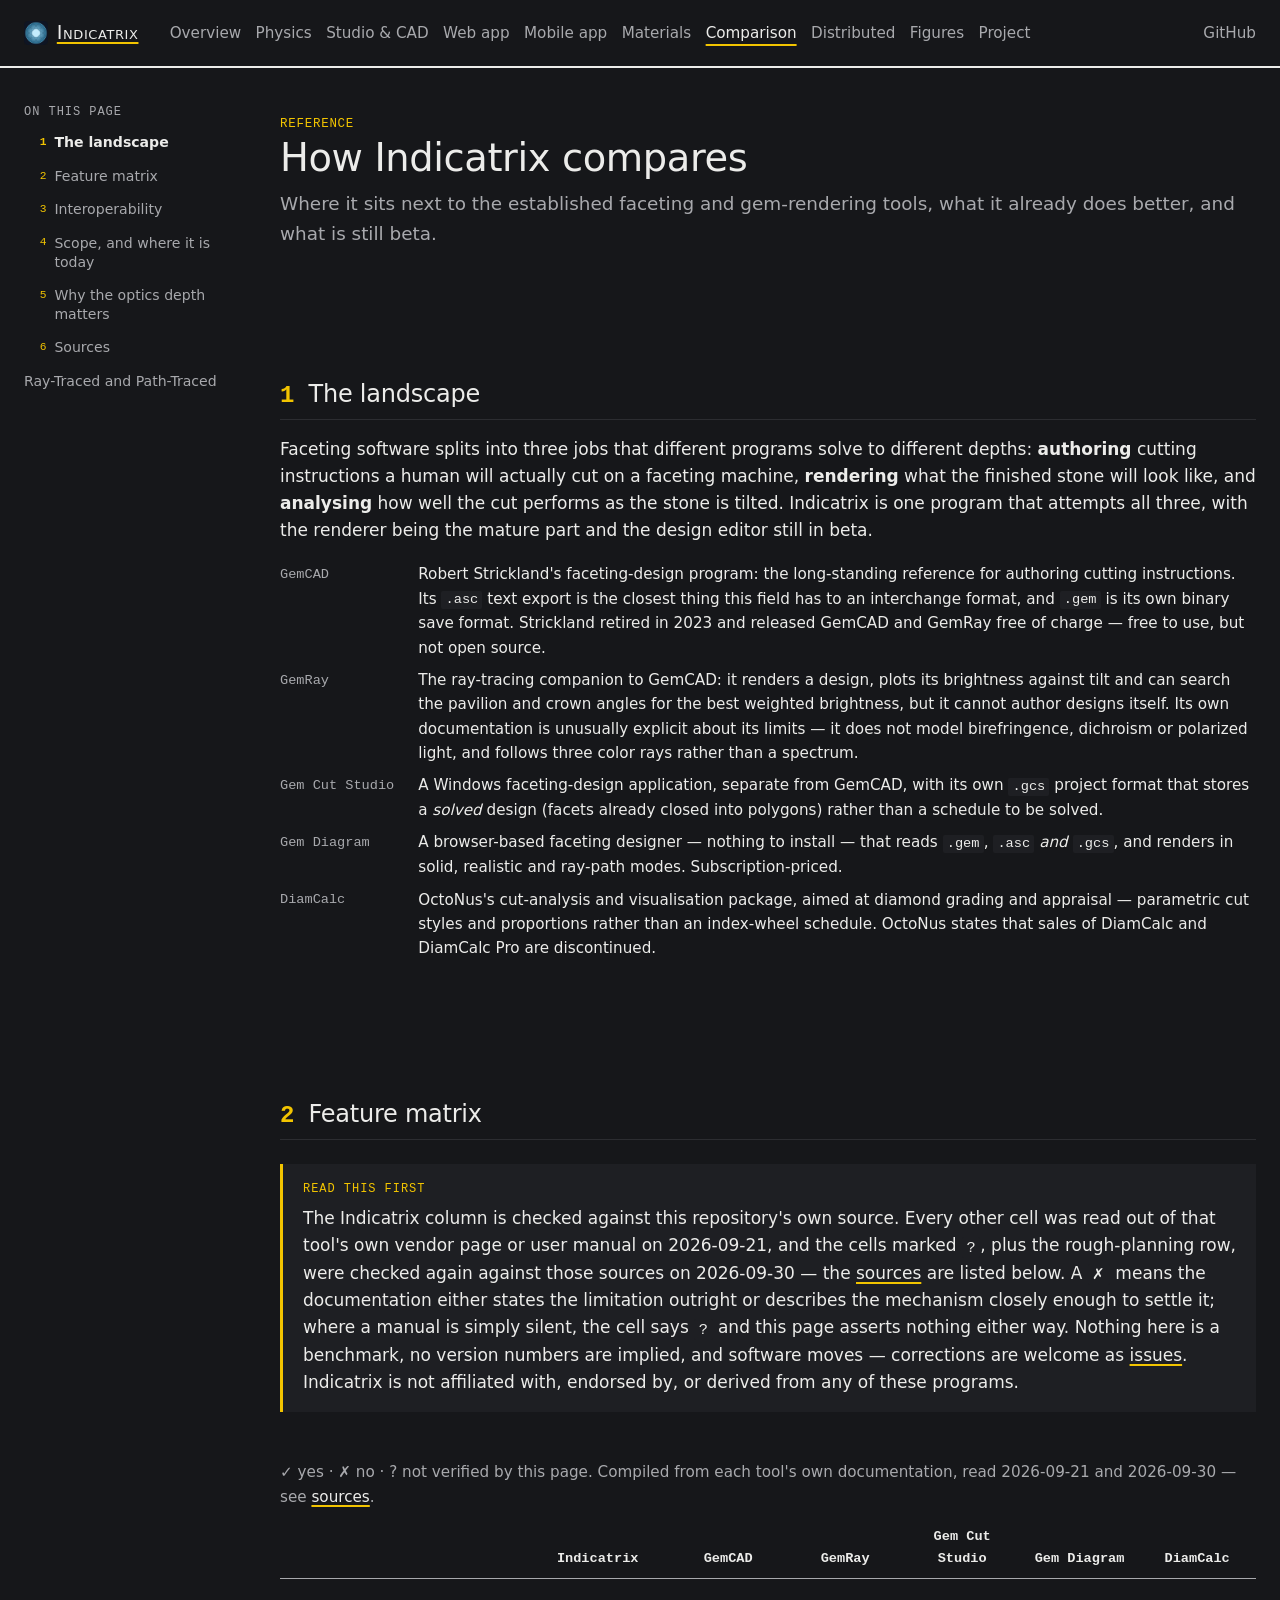
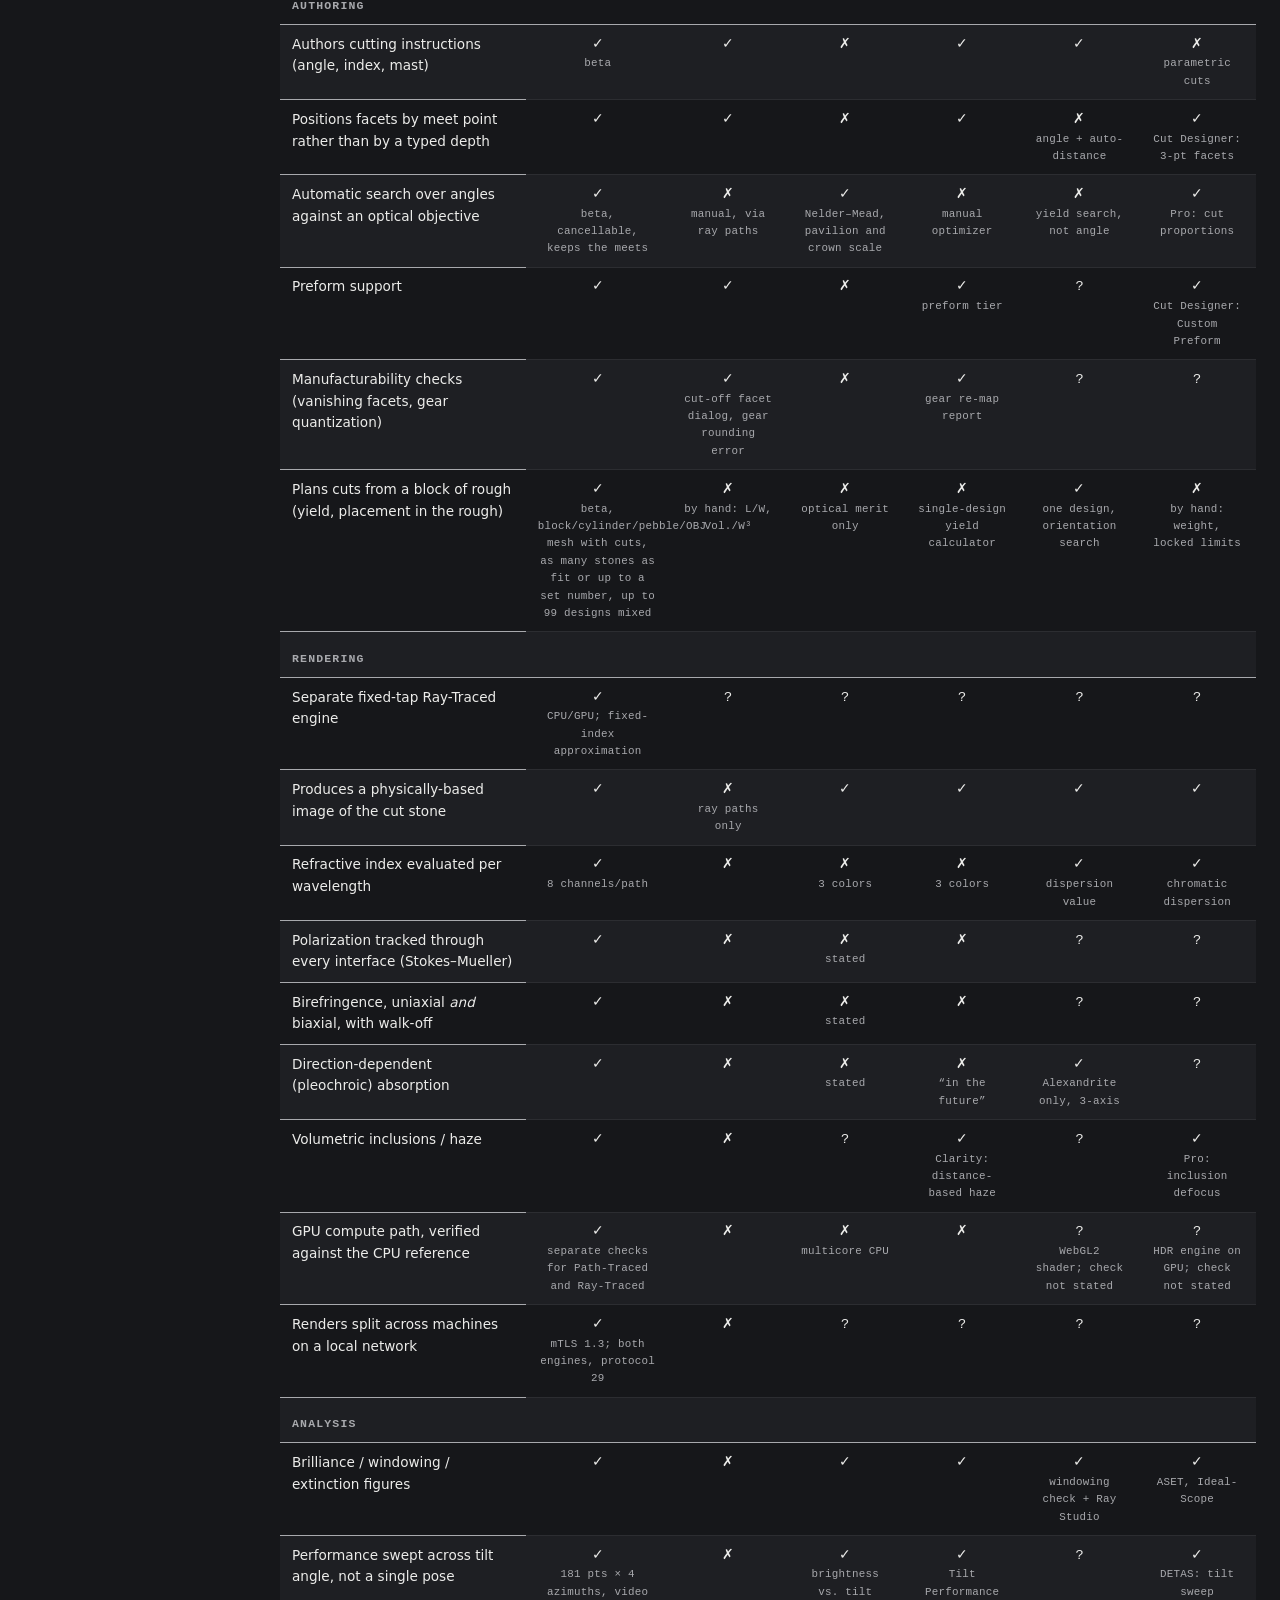
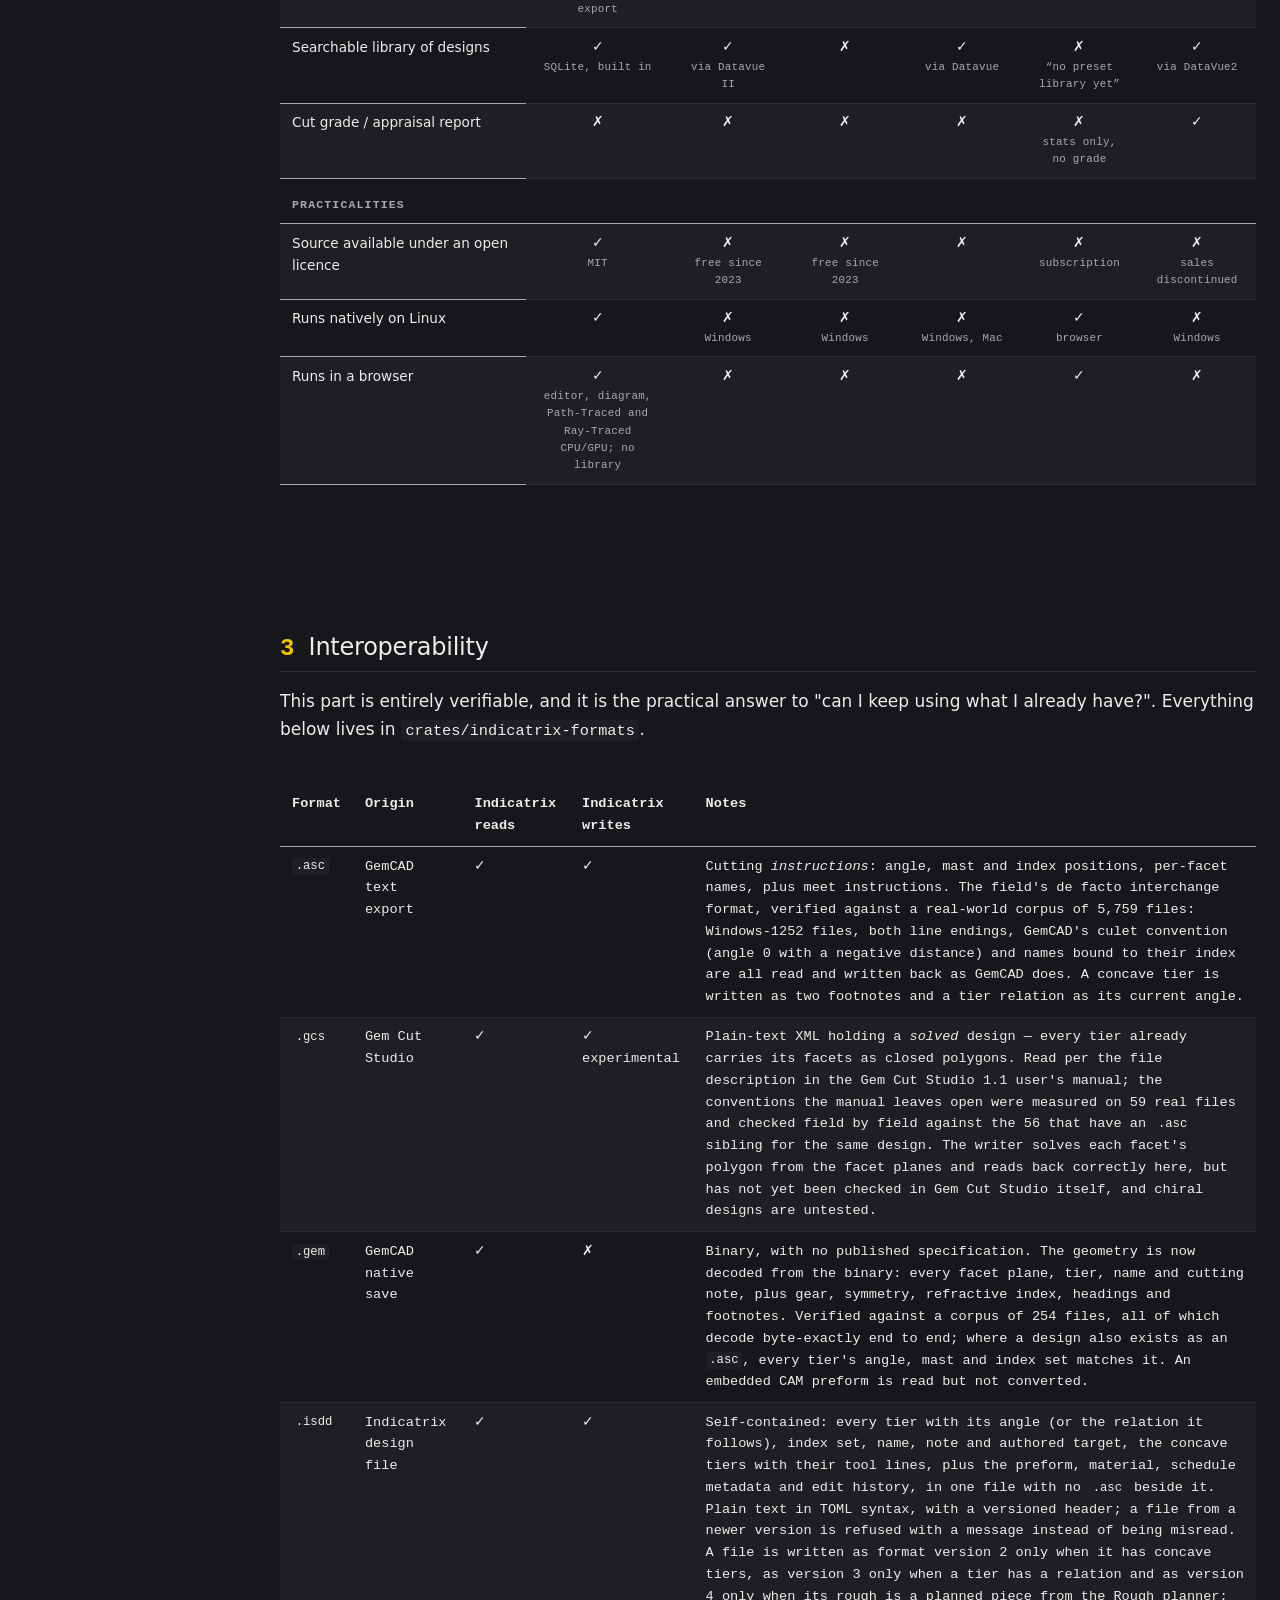
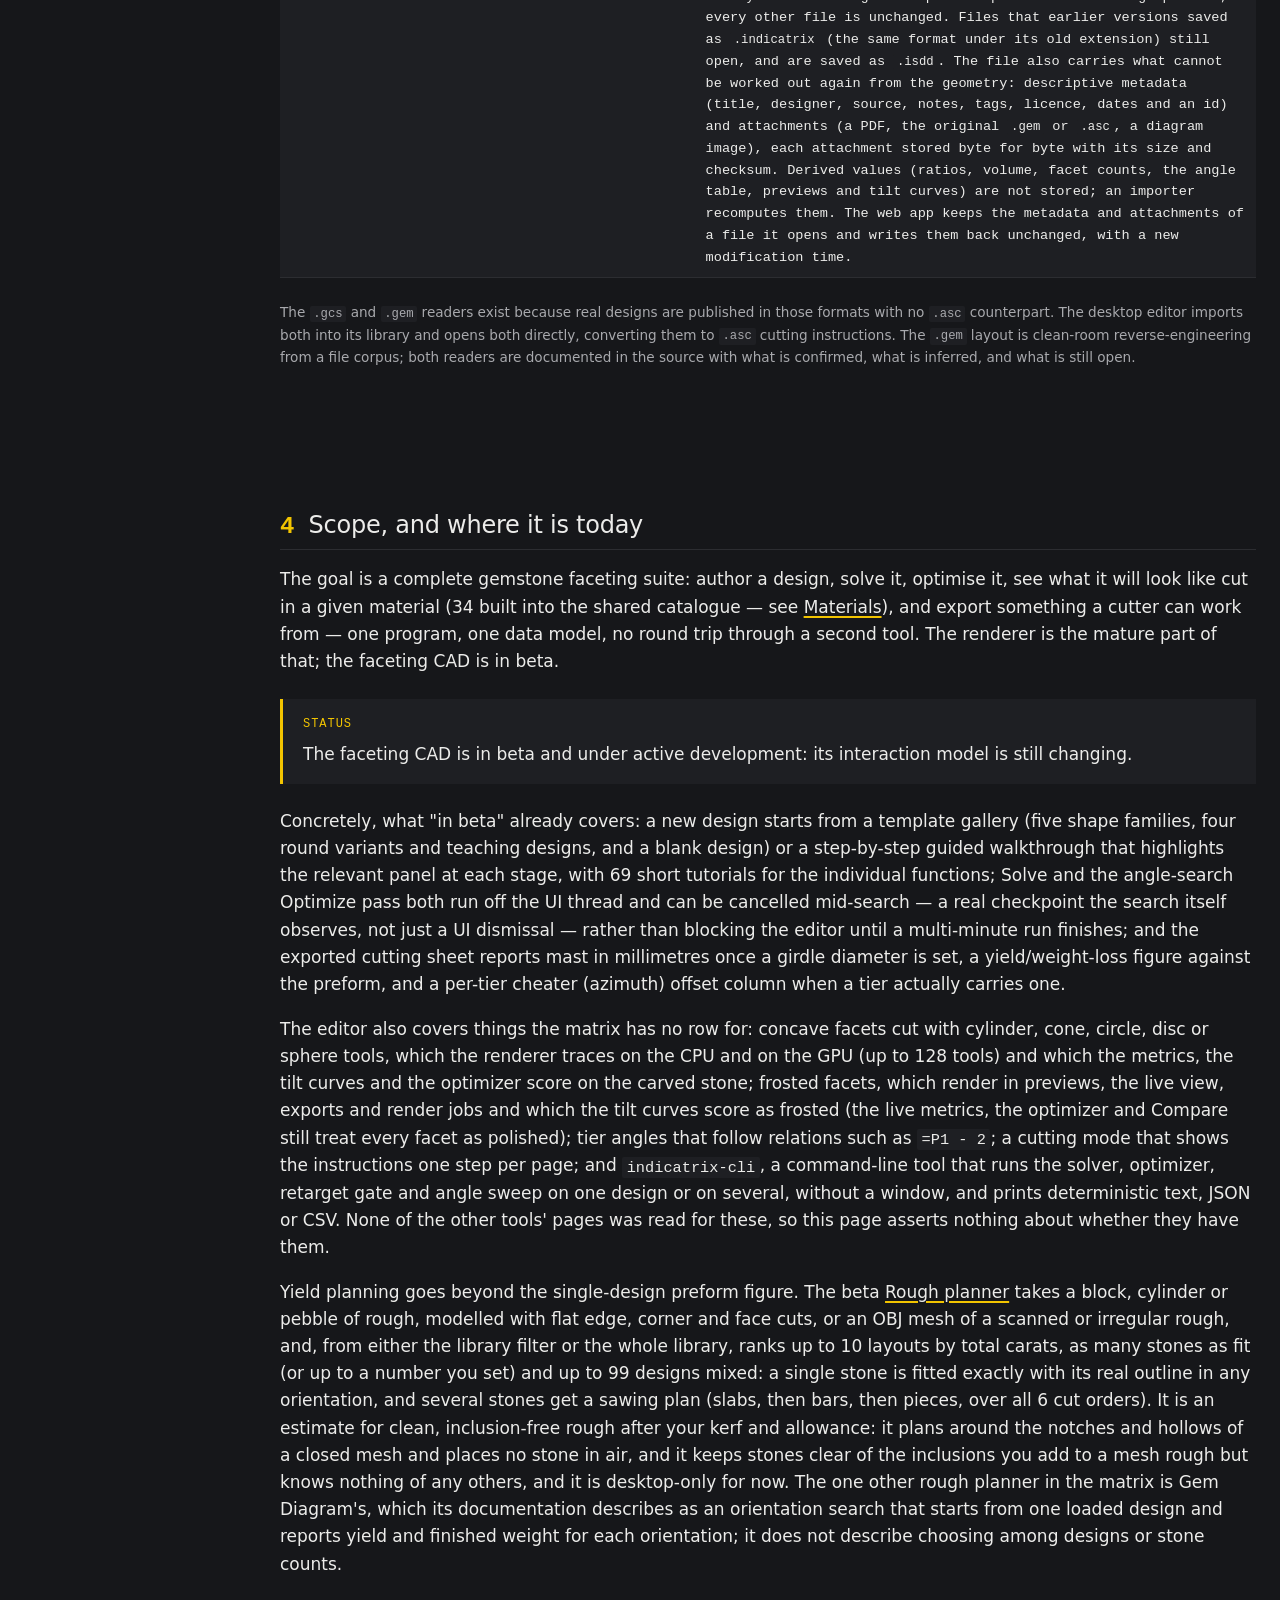
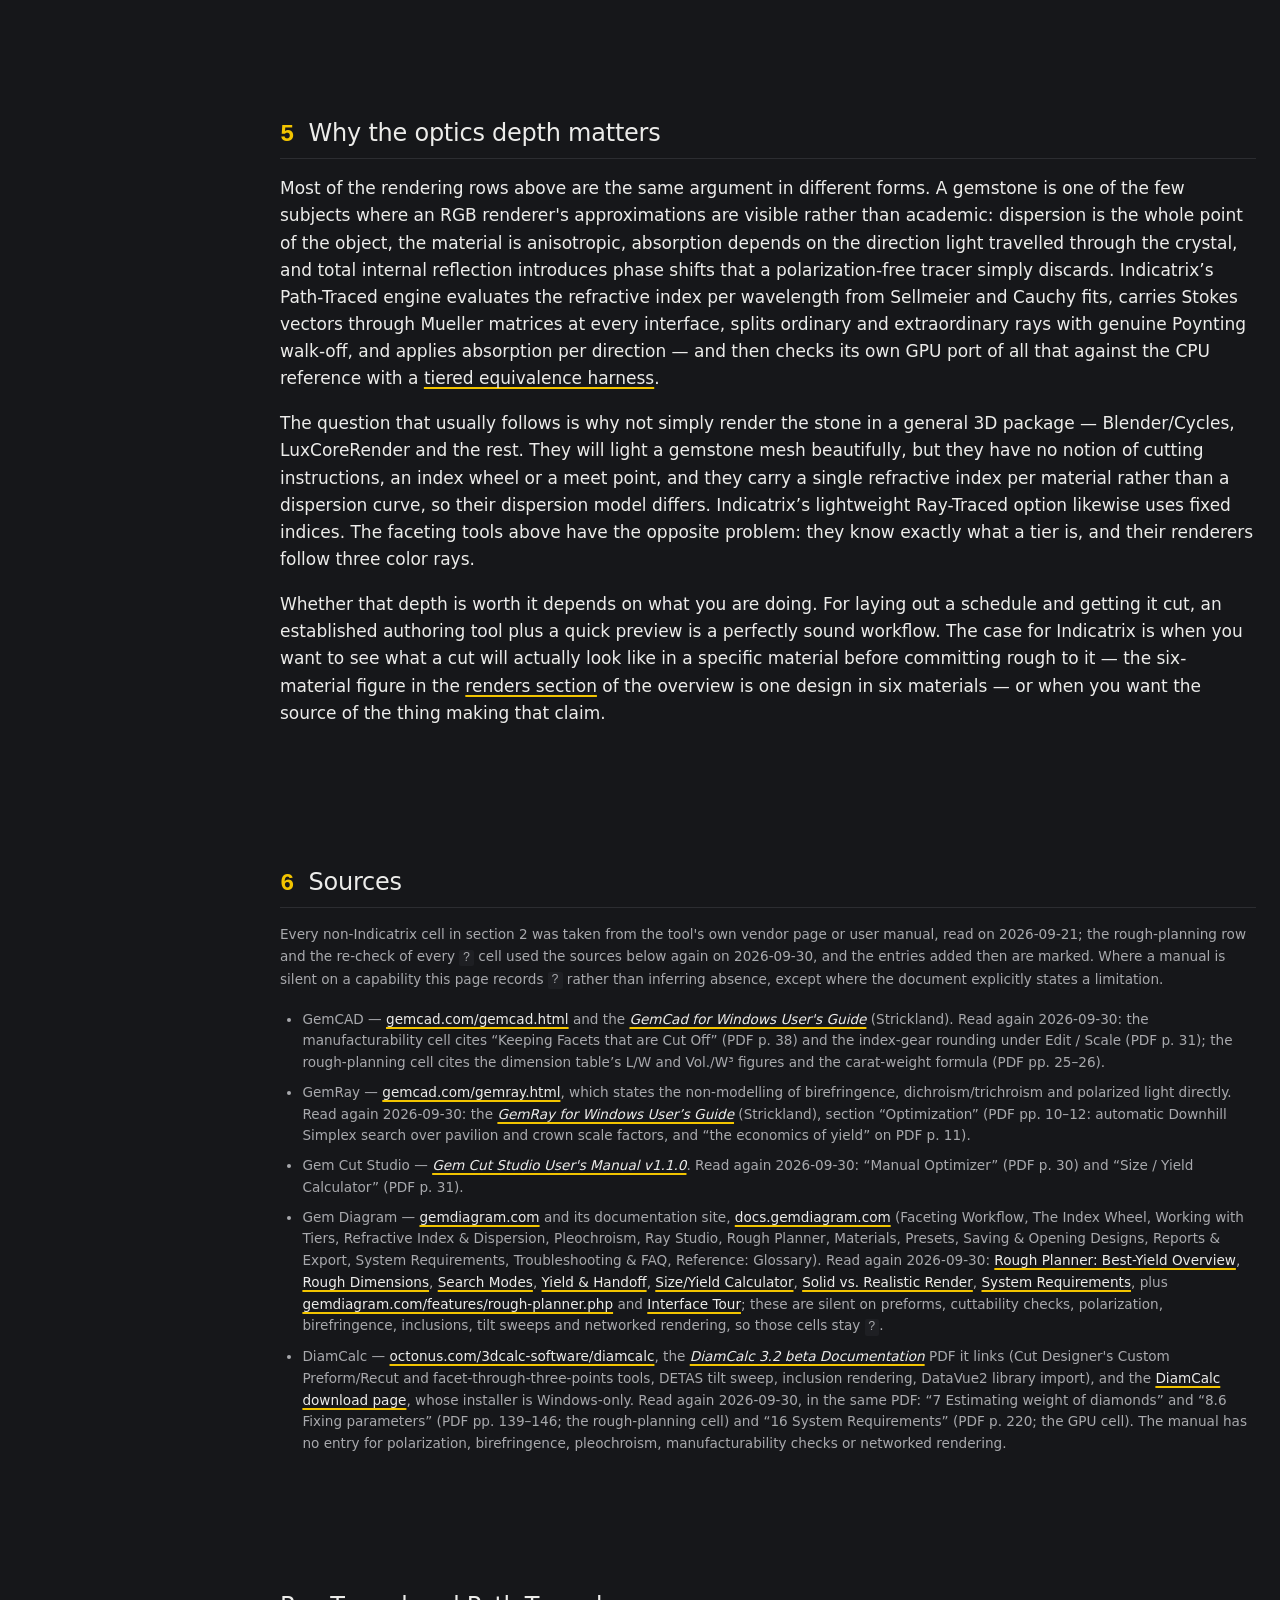
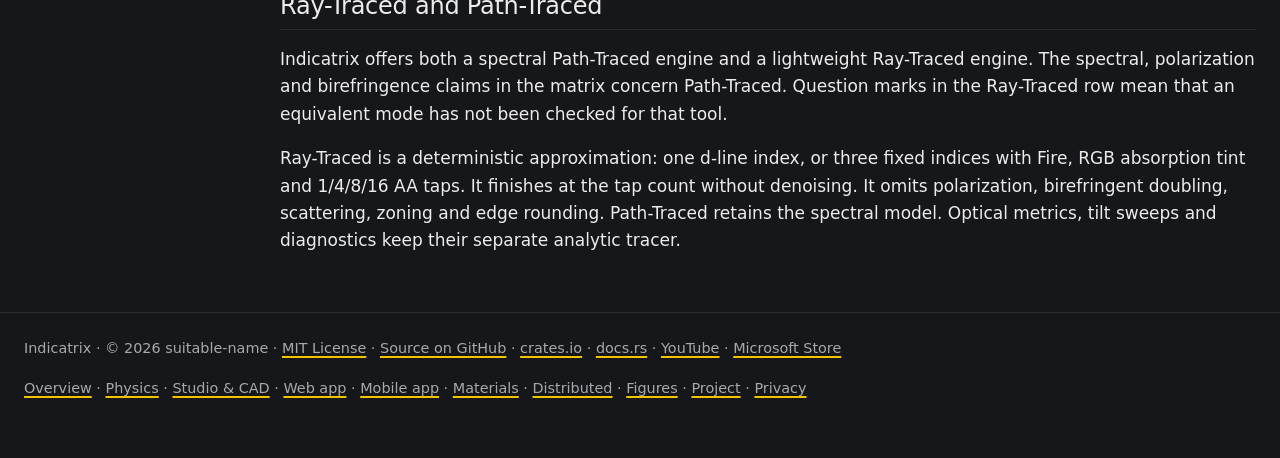
==== commit 7ec5910b: "Add files via upload" ====
--- a/comparison.html
+++ b/comparison.html
@@ -3,8 +3,22 @@
 <head>
 <meta charset="UTF-8">
 <meta name="viewport" content="width=device-width, initial-scale=1.0">
-<title>Indicatrix — how it compares to other faceting and gem-rendering software</title>
-<meta name="description" content="Where Indicatrix sits next to GemCAD, GemRay, Gem Cut Studio, DiamCalc and general 3D renderers: design authoring, rendering physics, analysis, and file-format interoperability.">
+<title>Indicatrix compared with GemCAD, GemRay, Gem Cut Studio and DiamCalc</title>
+<meta name="description" content="Where Indicatrix sits next to GemCAD, GemRay, Gem Cut Studio, Gem Diagram and DiamCalc: design authoring, rendering physics, analysis, and file-format interoperability.">
+<!-- seo:start -->
+<link rel="canonical" href="https://www.indicatrix-suite.com/comparison.html">
+<meta name="theme-color" content="#16171a">
+<meta property="og:type" content="website">
+<meta property="og:site_name" content="Indicatrix">
+<meta property="og:title" content="Indicatrix compared with GemCAD, GemRay, Gem Cut Studio and DiamCalc">
+<meta property="og:description" content="Where Indicatrix sits next to GemCAD, GemRay, Gem Cut Studio, Gem Diagram and DiamCalc: design authoring, rendering physics, analysis, and file-format interoperability.">
+<meta property="og:url" content="https://www.indicatrix-suite.com/comparison.html">
+<meta property="og:image" content="https://www.indicatrix-suite.com/assets/images/fig_fvs_hero.jpg">
+<meta property="og:image:width" content="1800">
+<meta property="og:image:height" content="1200">
+<meta property="og:image:alt" content="A long octagon sapphire rendered by Indicatrix&#x27;s spectral path tracer">
+<meta name="twitter:card" content="summary_large_image">
+<!-- seo:end -->
 <link rel="icon" type="image/png" href="assets/images/icon.png">
 <link rel="stylesheet" href="assets/css/style.css">
 </head>
@@ -51,7 +65,7 @@
       <dt>GemCAD</dt>
       <dd>Robert Strickland's faceting-design program: the long-standing reference for authoring cutting instructions. Its <code>.asc</code> text export is the closest thing this field has to an interchange format, and <code>.gem</code> is its own binary save format. Strickland retired in 2023 and released GemCAD and GemRay free of charge — free to use, but not open source.</dd>
       <dt>GemRay</dt>
-      <dd>The ray-tracing companion to GemCAD: it renders a design, plots its brightness against tilt and can search the pavilion and crown angles for the best weighted brightness, but it cannot author designs itself. Its own documentation is unusually explicit about its limits — it does not model birefringence, dichroism or polarized light, and follows three colour rays rather than a spectrum.</dd>
+      <dd>The ray-tracing companion to GemCAD: it renders a design, plots its brightness against tilt and can search the pavilion and crown angles for the best weighted brightness, but it cannot author designs itself. Its own documentation is unusually explicit about its limits — it does not model birefringence, dichroism or polarized light, and follows three color rays rather than a spectrum.</dd>
       <dt>Gem Cut Studio</dt>
       <dd>A Windows faceting-design application, separate from GemCAD, with its own <code>.gcs</code> project format that stores a <em>solved</em> design (facets already closed into polygons) rather than a schedule to be solved.</dd>
       <dt>Gem Diagram</dt>
@@ -107,7 +121,7 @@
         </tr>
         <tr>
           <th scope="row">Automatic search over angles against an optical objective</th>
-          <td>✓ <span class="qual">beta, cancellable</span></td><td>✗ <span class="qual">manual, via ray paths</span></td><td>✓ <span class="qual">Nelder–Mead, pavilion and crown scale</span></td><td>✗ <span class="qual">manual optimizer</span></td><td>✗ <span class="qual">yield search, not angle</span></td><td>✓ <span class="qual">Pro: cut proportions</span></td>
+          <td>✓ <span class="qual">beta, cancellable, keeps the meets</span></td><td>✗ <span class="qual">manual, via ray paths</span></td><td>✓ <span class="qual">Nelder–Mead, pavilion and crown scale</span></td><td>✗ <span class="qual">manual optimizer</span></td><td>✗ <span class="qual">yield search, not angle</span></td><td>✓ <span class="qual">Pro: cut proportions</span></td>
         </tr>
         <tr>
           <th scope="row">Preform support</th>
@@ -119,16 +133,17 @@
         </tr>
         <tr>
           <th scope="row">Plans cuts from a block of rough (yield, placement in the rough)</th>
-          <td>✓ <span class="qual">beta, block/cylinder/pebble/OBJ mesh with cuts, as many stones as fit, up to 99 designs mixed</span></td><td>✗ <span class="qual">by hand: L/W, Vol./W³</span></td><td>✗ <span class="qual">optical merit only</span></td><td>✗ <span class="qual">single-design yield calculator</span></td><td>✓ <span class="qual">one design, orientation search</span></td><td>✗ <span class="qual">by hand: weight, locked limits</span></td>
+          <td>✓ <span class="qual">beta, block/cylinder/pebble/OBJ mesh with cuts, as many stones as fit or up to a set number, up to 99 designs mixed</span></td><td>✗ <span class="qual">by hand: L/W, Vol./W³</span></td><td>✗ <span class="qual">optical merit only</span></td><td>✗ <span class="qual">single-design yield calculator</span></td><td>✓ <span class="qual">one design, orientation search</span></td><td>✗ <span class="qual">by hand: weight, locked limits</span></td>
         </tr>
         <tr class="group"><th colspan="7" scope="colgroup">Rendering</th></tr>
+        <tr><th scope="row">Separate fixed-tap Ray-Traced engine</th><td>✓ <span class="qual">CPU/GPU; fixed-index approximation</span></td><td>?</td><td>?</td><td>?</td><td>?</td><td>?</td></tr>
         <tr>
           <th scope="row">Produces a physically-based image of the cut stone</th>
           <td>✓</td><td>✗ <span class="qual">ray paths only</span></td><td>✓</td><td>✓</td><td>✓</td><td>✓</td>
         </tr>
         <tr>
           <th scope="row">Refractive index evaluated per wavelength</th>
-          <td>✓ <span class="qual">8 channels/path</span></td><td>✗</td><td>✗ <span class="qual">3 colours</span></td><td>✗ <span class="qual">3 colours</span></td><td>✓ <span class="qual">dispersion value</span></td><td>✓ <span class="qual">chromatic dispersion</span></td>
+          <td>✓ <span class="qual">8 channels/path</span></td><td>✗</td><td>✗ <span class="qual">3 colors</span></td><td>✗ <span class="qual">3 colors</span></td><td>✓ <span class="qual">dispersion value</span></td><td>✓ <span class="qual">chromatic dispersion</span></td>
         </tr>
         <tr>
           <th scope="row">Polarization tracked through every interface (Stokes–Mueller)</th>
@@ -148,11 +163,11 @@
         </tr>
         <tr>
           <th scope="row">GPU compute path, verified against the CPU reference</th>
-          <td>✓ <span class="qual">tiered harness</span></td><td>✗</td><td>✗ <span class="qual">multicore CPU</span></td><td>✗</td><td>? <span class="qual">WebGL2 shader; check not stated</span></td><td>? <span class="qual">HDR engine on GPU; check not stated</span></td>
+          <td>✓ <span class="qual">separate checks for Path-Traced and Ray-Traced</span></td><td>✗</td><td>✗ <span class="qual">multicore CPU</span></td><td>✗</td><td>? <span class="qual">WebGL2 shader; check not stated</span></td><td>? <span class="qual">HDR engine on GPU; check not stated</span></td>
         </tr>
         <tr>
           <th scope="row">Renders split across machines on a local network</th>
-          <td>✓ <span class="qual">mTLS 1.3</span></td><td>✗</td><td>?</td><td>?</td><td>?</td><td>?</td>
+          <td>✓ <span class="qual">mTLS 1.3; both engines, protocol 29</span></td><td>✗</td><td>?</td><td>?</td><td>?</td><td>?</td>
         </tr>
         <tr class="group"><th colspan="7" scope="colgroup">Analysis</th></tr>
         <tr>
@@ -182,7 +197,7 @@
         </tr>
         <tr>
           <th scope="row">Runs in a browser</th>
-          <td>✓ <span class="qual">editor, diagram, CPU render; no library</span></td><td>✗</td><td>✗</td><td>✗</td><td>✓</td><td>✗</td>
+          <td>✓ <span class="qual">editor, diagram, Path-Traced and Ray-Traced CPU/GPU; no library</span></td><td>✗</td><td>✗</td><td>✗</td><td>✓</td><td>✗</td>
         </tr>
       </tbody>
     </table>
@@ -250,24 +265,21 @@
       optimise it, see what it will look like cut in a given material (34 built into
       the shared catalogue — see <a href="materials.html">Materials</a>), and export
       something a cutter can work from — one program, one data model, no round trip
-      through a second tool. The renderer is the mature part of that. The design
-      editor is not there yet.
+      through a second tool. The renderer is the mature part of that; the faceting
+      CAD is in beta.
     </p>
     <div class="status">
       <span class="status-label">STATUS</span>
       <p>
-        The faceting CAD is in beta and under active development. Solving, optimising
-        and export work on the designs in the bundled catalogue, but the editor's
-        interaction model is still changing — so for now, check a design against an
-        established CAD before cutting rough with it. That is a statement about the
-        current state, not about the intended scope.
+        The faceting CAD is in beta and under active development: its interaction
+        model is still changing.
       </p>
     </div>
     <p>
       Concretely, what "in beta" already covers: a new design starts from a template
       gallery (five shape families, four round variants and teaching designs, and a
       blank design) or a step-by-step guided walkthrough that highlights the
-      relevant panel at each stage, with 68 short tutorials for the individual
+      relevant panel at each stage, with 69 short tutorials for the individual
       functions; Solve and
       the angle-search Optimize pass both run off the UI thread and can be cancelled
       mid-search — a real checkpoint the search itself observes, not just a UI
@@ -278,11 +290,17 @@
     </p>
     <p>
       The editor also covers things the matrix has no row for: concave facets
-      cut with cylinder, cone, circle, disc or sphere tools; tier angles that
-      follow relations such as <code>=P1 - 2</code>; a cutting mode that shows
-      the instructions one step per page; and <code>indicatrix-cli</code>, a
-      command-line tool that runs the solver, optimizer, retarget gate and
-      angle sweep without a window and prints deterministic text, JSON or CSV.
+      cut with cylinder, cone, circle, disc or sphere tools, which the renderer
+      traces on the CPU and on the GPU (up to 128 tools) and which the metrics,
+      the tilt curves and the optimizer score on the carved stone; frosted
+      facets, which render in previews, the live view, exports and render jobs
+      and which the tilt curves score as frosted (the live metrics, the
+      optimizer and Compare still treat every facet as polished); tier angles
+      that follow relations such as <code>=P1 - 2</code>; a cutting mode that
+      shows the instructions one step per page; and <code>indicatrix-cli</code>,
+      a command-line tool that runs the solver, optimizer, retarget gate and
+      angle sweep on one design or on several, without a window, and prints
+      deterministic text, JSON or CSV.
       None of the other tools' pages was read for these, so this page asserts
       nothing about whether they have them.
     </p>
@@ -292,23 +310,15 @@
       cylinder or pebble of rough, modelled with flat edge, corner and face cuts,
       or an OBJ mesh of a scanned or irregular rough,
       and, from either the library filter or the whole library, ranks up to 10
-      layouts by total carats, as many stones as fit and up to 99 designs mixed: a single stone is fitted exactly
+      layouts by total carats, as many stones as fit (or up to a number you set) and up to 99 designs mixed: a single stone is fitted exactly
       with its real outline in any orientation, and several stones get a sawing
       plan (slabs, then bars, then pieces, over all 6 cut orders). It is an
       estimate for clean, inclusion-free rough after your kerf and allowance: it
-      plans around the notches and hollows of a closed mesh and places no stone in air, but it knows nothing about inclusions, and it is desktop-only for now. The one other rough planner in the matrix is Gem Diagram's, which
+      plans around the notches and hollows of a closed mesh and places no stone in air, and it keeps stones clear of the inclusions you add to a mesh rough but knows nothing of any others, and it is desktop-only for now. The one other rough planner in the matrix is Gem Diagram's, which
       its documentation describes as an orientation search that starts from one
       loaded design and reports yield and finished weight for each orientation;
       it does not describe choosing among designs or stone counts.
     </p>
-    <p>
-      Two things are out of scope by design rather than by schedule, and knowing
-      which is which matters when you are deciding what to use:
-    </p>
-    <ul>
-      <li><strong>Not a jewellery CAD.</strong> Settings, prongs, shanks and casting — the stone is the whole model.</li>
-      <li><strong>Not a general 3D renderer.</strong> Geometry is the intersection of flat half-spaces, less convex tool volumes for concave facets, not triangle meshes; there is no scene graph, no import of arbitrary models into the renderer, and no animation. That constraint is what makes the optics tractable.</li>
-    </ul>
   </section>
 
   <section id="why">
@@ -319,7 +329,7 @@
       visible rather than academic: dispersion is the whole point of the object, the
       material is anisotropic, absorption depends on the direction light travelled
       through the crystal, and total internal reflection introduces phase shifts that
-      a polarization-free tracer simply discards. Indicatrix evaluates the refractive
+      a polarization-free tracer simply discards. Indicatrix’s Path-Traced engine evaluates the refractive
       index per wavelength from Sellmeier and Cauchy fits, carries Stokes vectors
       through Mueller matrices at every interface, splits ordinary and extraordinary
       rays with genuine Poynting walk-off, and applies absorption per direction — and
@@ -331,9 +341,9 @@
       general 3D package — Blender/Cycles, LuxCoreRender and the rest. They will light
       a gemstone mesh beautifully, but they have no notion of cutting instructions, an
       index wheel or a meet point, and they carry a single refractive index per
-      material rather than a dispersion curve, so the fire has to be faked. The
+      material rather than a dispersion curve, so their dispersion model differs. Indicatrix’s lightweight Ray-Traced option likewise uses fixed indices. The
       faceting tools above have the opposite problem: they know exactly what a tier
-      is, and their renderers follow three colour rays.
+      is, and their renderers follow three color rays.
     </p>
     <p>
       Whether that depth is worth it depends on what you are doing. For laying out a
@@ -366,11 +376,17 @@
     </ul>
   </section>
 
+  <section id="ray-traced-update">
+    <h2>Ray-Traced and Path-Traced</h2>
+    <p>Indicatrix offers both a spectral Path-Traced engine and a lightweight Ray-Traced engine. The spectral, polarization and birefringence claims in the matrix concern Path-Traced. Question marks in the Ray-Traced row mean that an equivalent mode has not been checked for that tool.</p>
+    <p>Ray-Traced is a deterministic approximation: one d-line index, or three fixed indices with Fire, RGB absorption tint and 1/4/8/16 AA taps. It finishes at the tap count without denoising. It omits polarization, birefringent doubling, scattering, zoning and edge rounding. Path-Traced retains the spectral model. Optical metrics, tilt sweeps and diagnostics keep their separate analytic tracer.</p>
+  </section>
+
 </main>
 
 <footer>
   <div class="container">
-    <p>Indicatrix · &copy; 2026 suitable-name · <a href="https://github.com/suitable-name/indicatrix/blob/HEAD/LICENSE">MIT License</a> · <a href="https://github.com/suitable-name/indicatrix">Source on GitHub</a> · <a href="https://crates.io/crates/indicatrix">crates.io</a> · <a href="https://docs.rs/indicatrix">docs.rs</a></p>
+    <p>Indicatrix · &copy; 2026 suitable-name · <a href="https://github.com/suitable-name/indicatrix/blob/HEAD/LICENSE">MIT License</a> · <a href="https://github.com/suitable-name/indicatrix">Source on GitHub</a> · <a href="https://crates.io/crates/indicatrix">crates.io</a> · <a href="https://docs.rs/indicatrix">docs.rs</a> · <a href="https://www.youtube.com/@Indicatrix-Suite">YouTube</a> · <a href="https://apps.microsoft.com/store/detail/9PF7KR401SNC">Microsoft Store</a></p>
     <p><a href="index.html">Overview</a> · <a href="physics.html">Physics</a> · <a href="editor.html">Studio &amp; CAD</a> · <a href="web.html">Web app</a> · <a href="mobile.html">Mobile app</a> · <a href="materials.html">Materials</a> · <a href="distributed.html">Distributed</a> · <a href="gallery.html">Figures</a> · <a href="project.html">Project</a> · <a href="privacy.html">Privacy</a></p>
   </div>
 </footer>
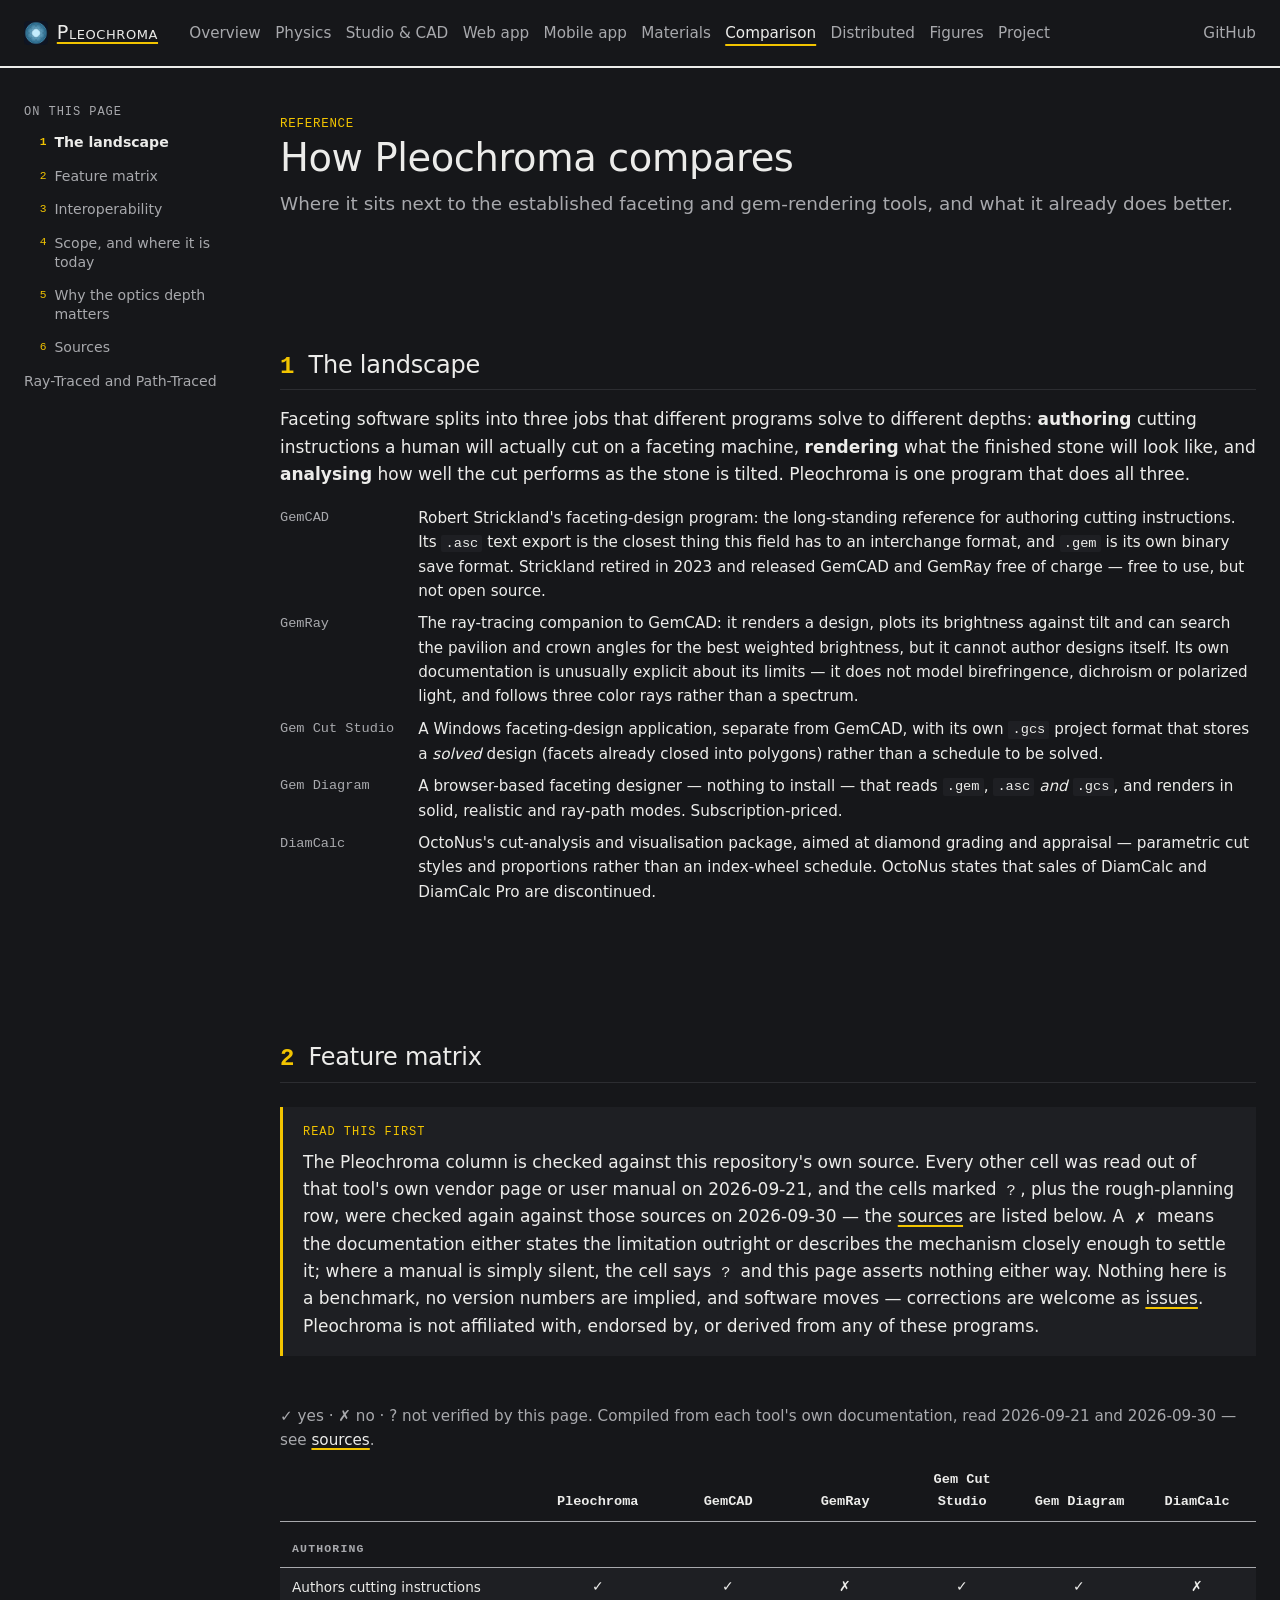
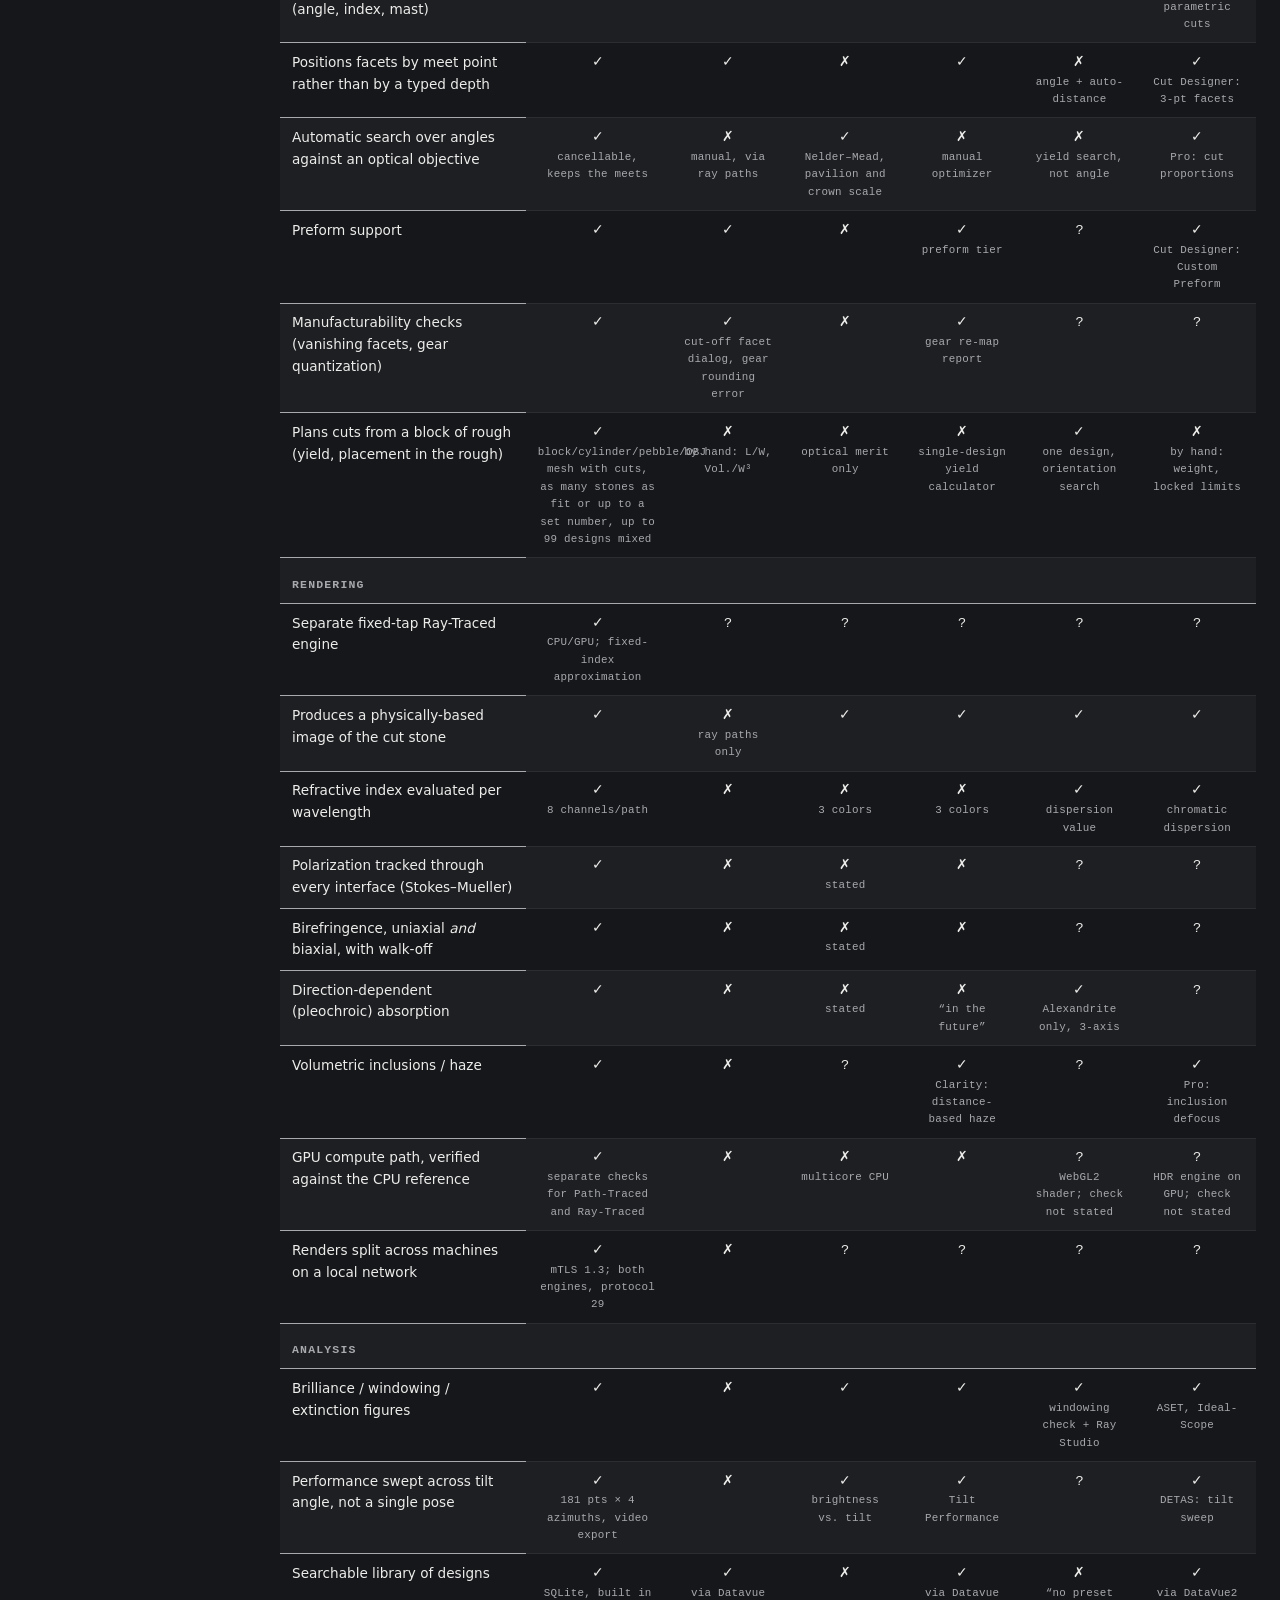
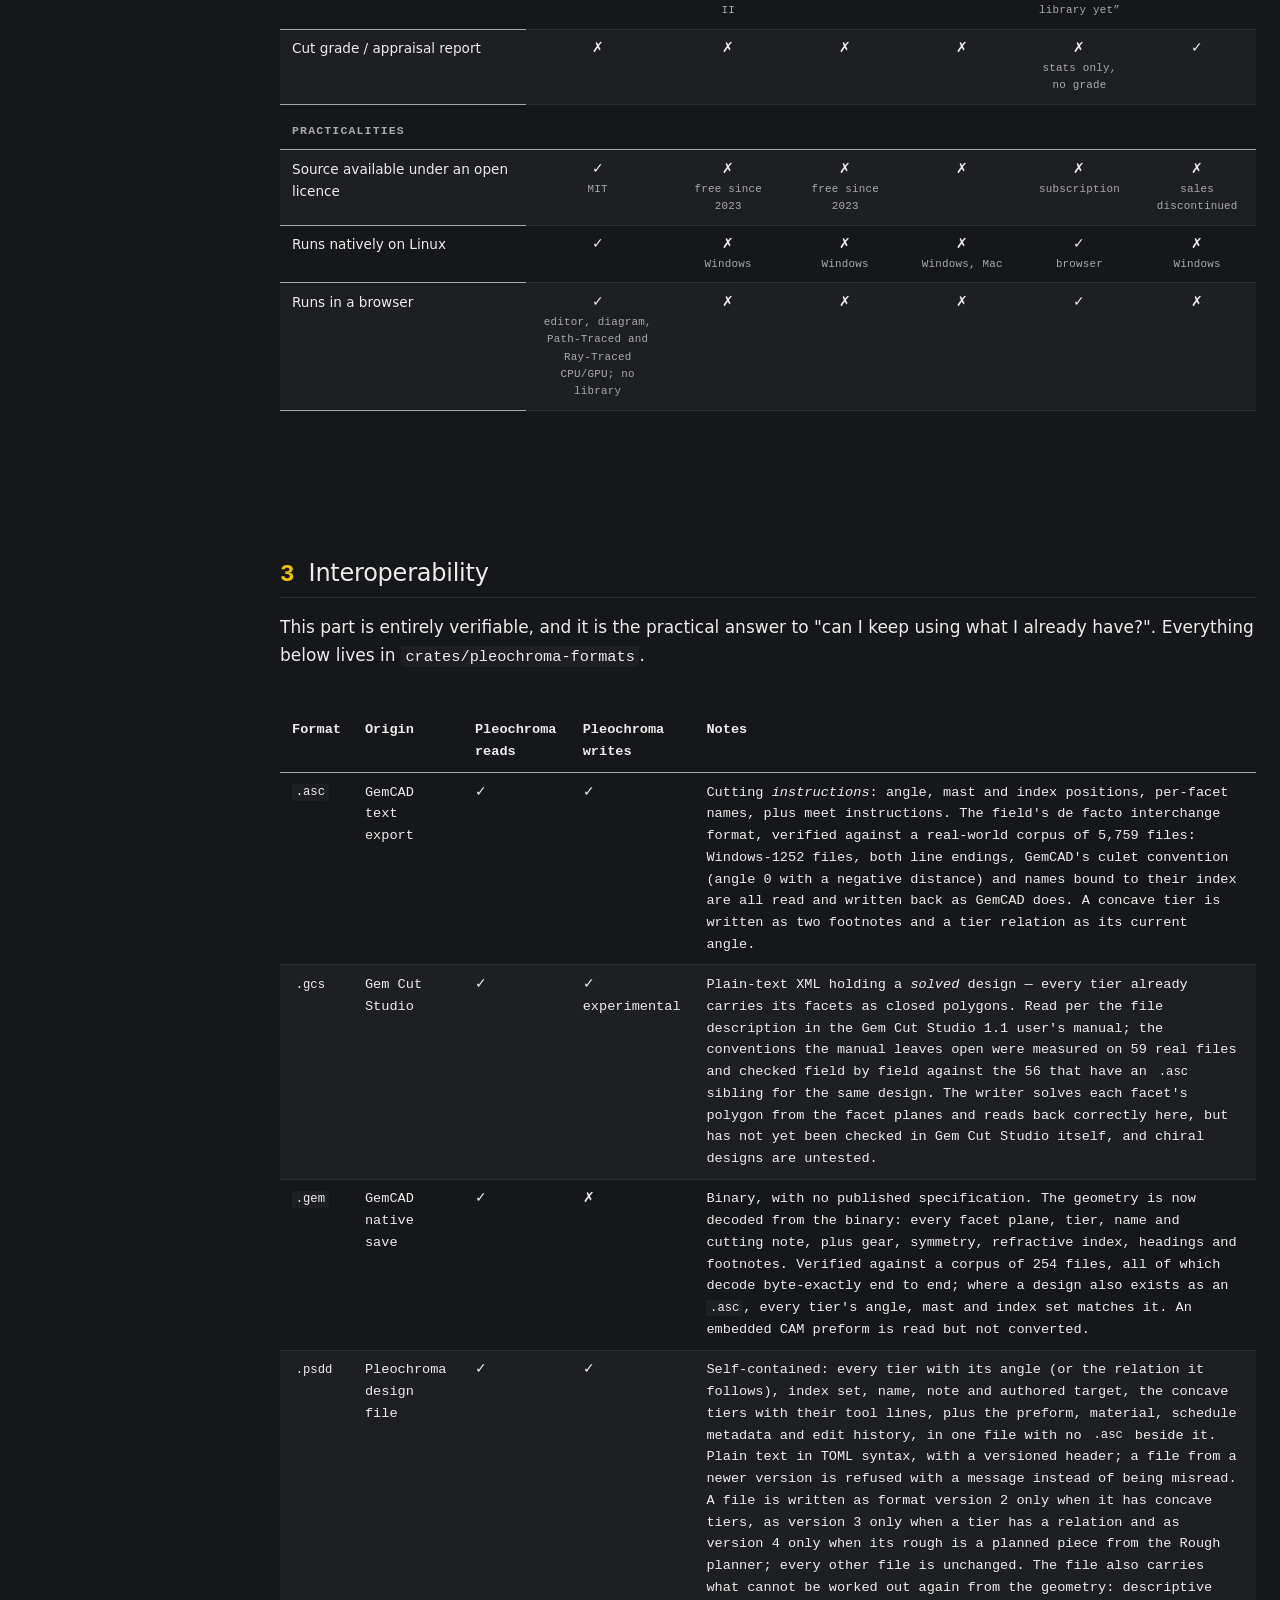
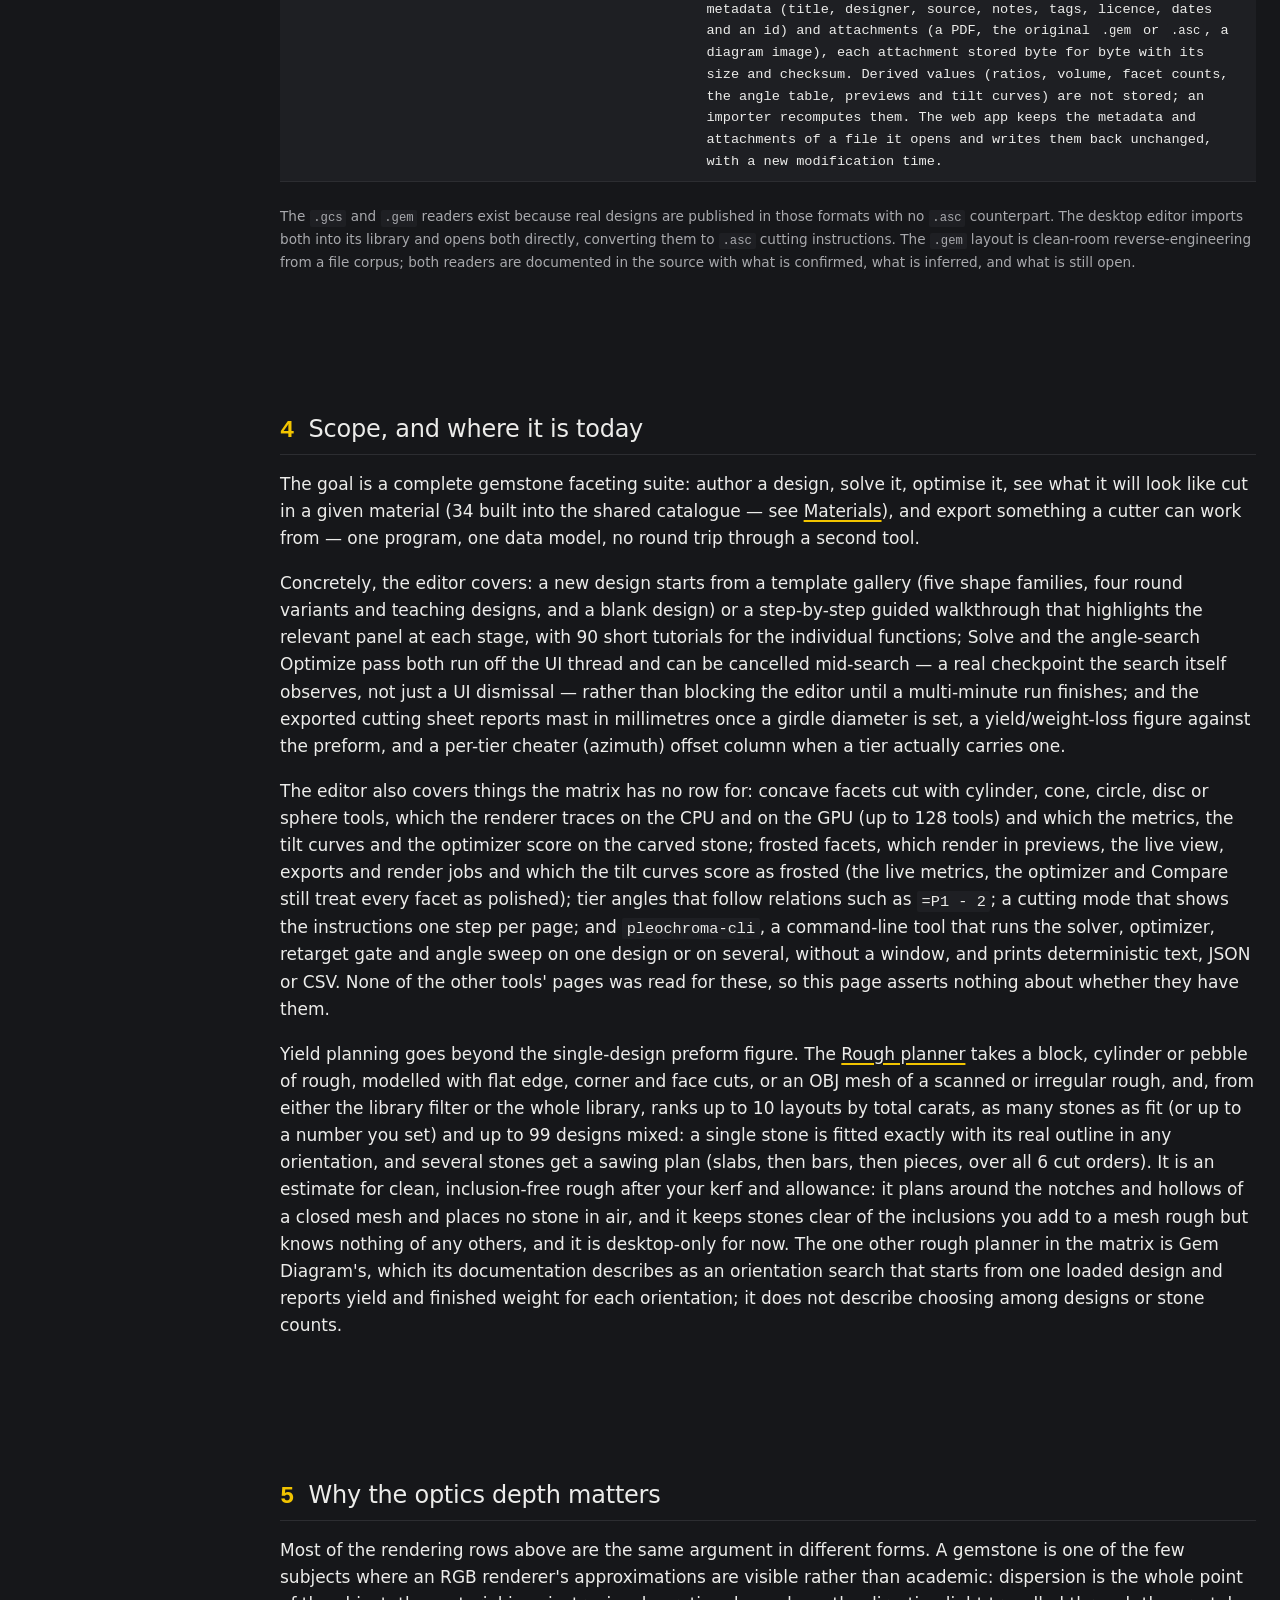
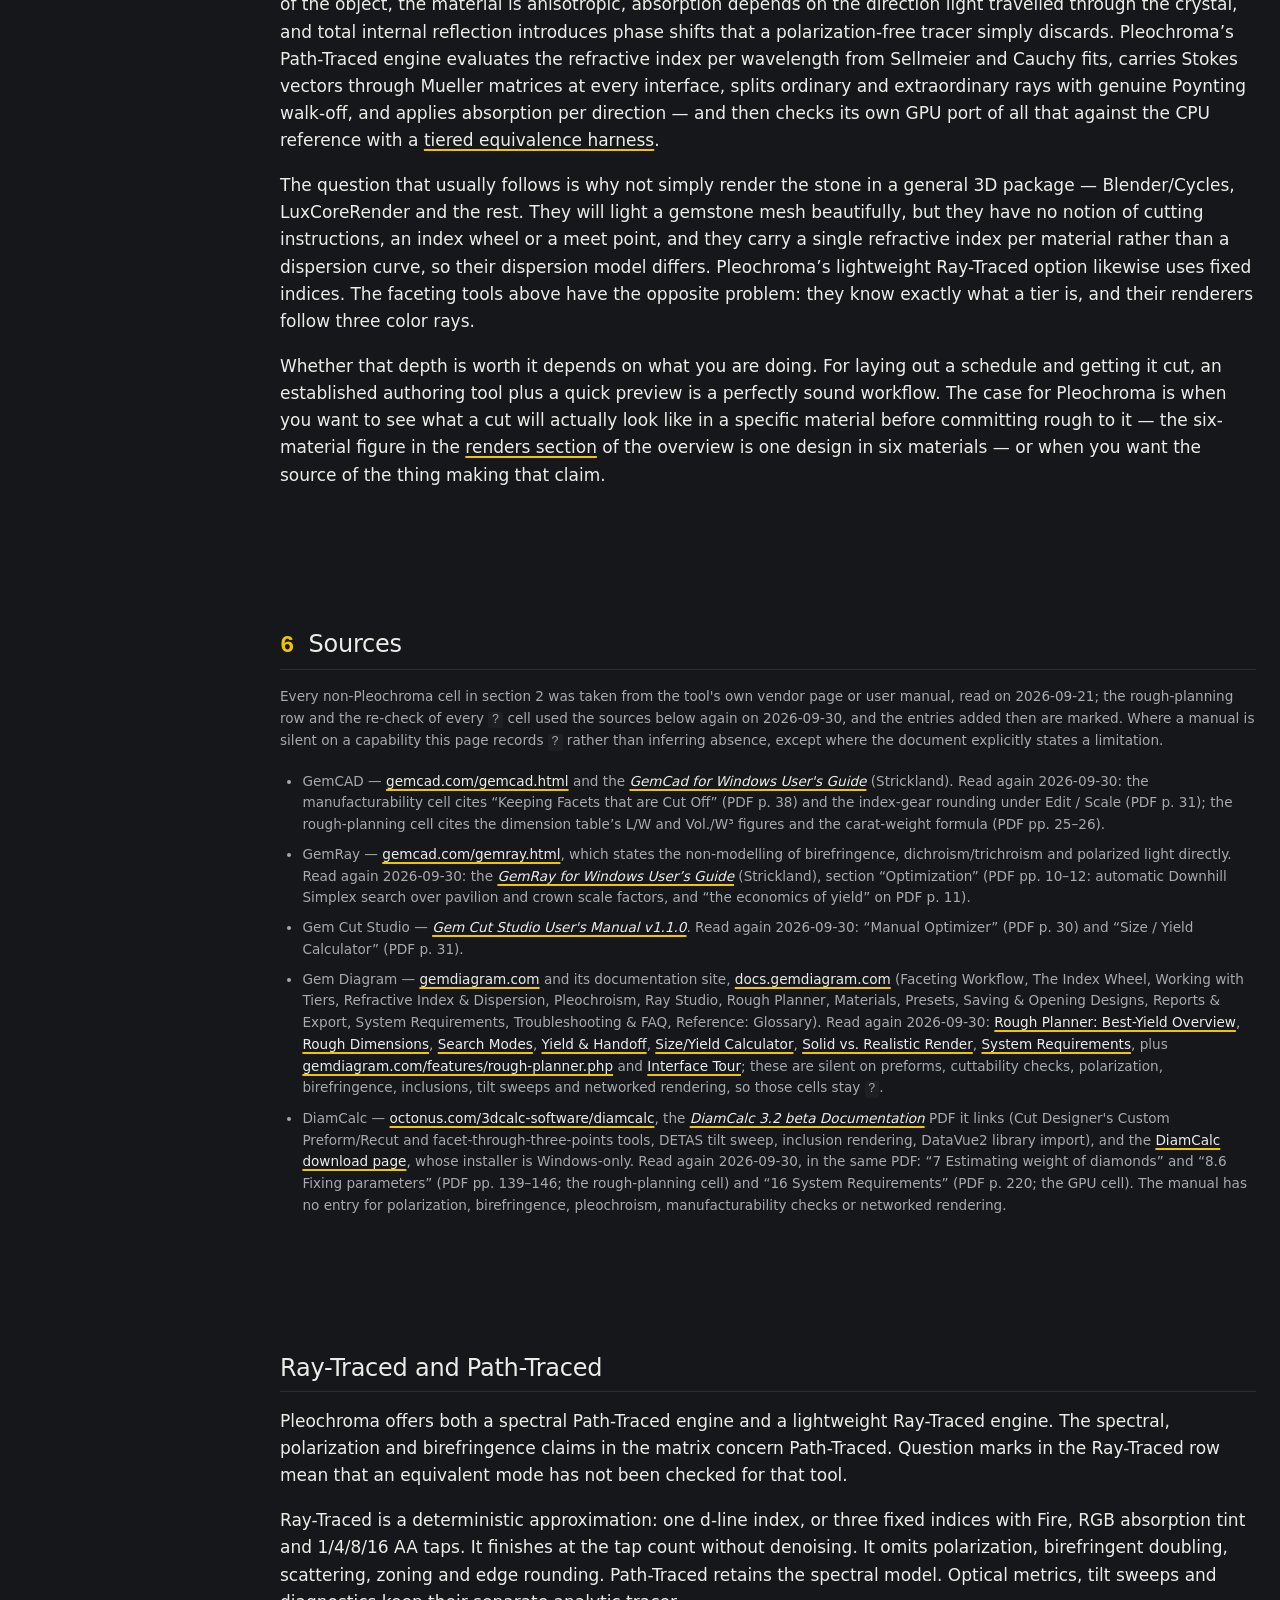
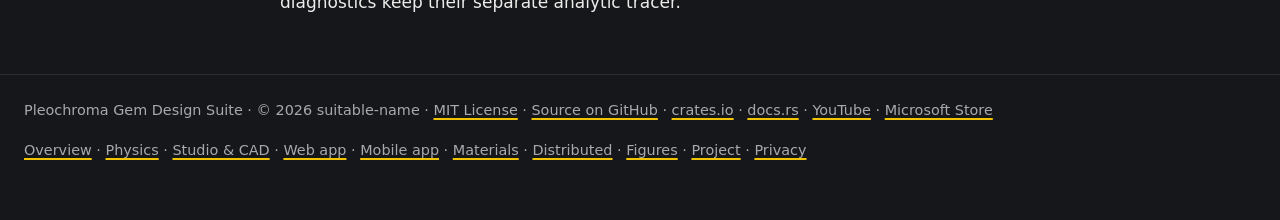
==== commit 96828137: "Add files via upload" ====
--- a/comparison.html
+++ b/comparison.html
@@ -3,20 +3,20 @@
 <head>
 <meta charset="UTF-8">
 <meta name="viewport" content="width=device-width, initial-scale=1.0">
-<title>Indicatrix compared with GemCAD, GemRay, Gem Cut Studio and DiamCalc</title>
-<meta name="description" content="Where Indicatrix sits next to GemCAD, GemRay, Gem Cut Studio, Gem Diagram and DiamCalc: design authoring, rendering physics, analysis, and file-format interoperability.">
+<title>Pleochroma compared with GemCAD, GemRay, Gem Cut Studio and DiamCalc</title>
+<meta name="description" content="Where Pleochroma sits next to GemCAD, GemRay, Gem Cut Studio, Gem Diagram and DiamCalc: design authoring, rendering physics, analysis, and file-format interoperability.">
 <!-- seo:start -->
-<link rel="canonical" href="https://www.indicatrix-suite.com/comparison.html">
+<link rel="canonical" href="https://pleochroma.com/comparison.html">
 <meta name="theme-color" content="#16171a">
 <meta property="og:type" content="website">
-<meta property="og:site_name" content="Indicatrix">
-<meta property="og:title" content="Indicatrix compared with GemCAD, GemRay, Gem Cut Studio and DiamCalc">
-<meta property="og:description" content="Where Indicatrix sits next to GemCAD, GemRay, Gem Cut Studio, Gem Diagram and DiamCalc: design authoring, rendering physics, analysis, and file-format interoperability.">
-<meta property="og:url" content="https://www.indicatrix-suite.com/comparison.html">
-<meta property="og:image" content="https://www.indicatrix-suite.com/assets/images/fig_fvs_hero.jpg">
+<meta property="og:site_name" content="Pleochroma">
+<meta property="og:title" content="Pleochroma compared with GemCAD, GemRay, Gem Cut Studio and DiamCalc">
+<meta property="og:description" content="Where Pleochroma sits next to GemCAD, GemRay, Gem Cut Studio, Gem Diagram and DiamCalc: design authoring, rendering physics, analysis, and file-format interoperability.">
+<meta property="og:url" content="https://pleochroma.com/comparison.html">
+<meta property="og:image" content="https://pleochroma.com/assets/images/fig_fvs_hero.jpg">
 <meta property="og:image:width" content="1800">
 <meta property="og:image:height" content="1200">
-<meta property="og:image:alt" content="A long octagon sapphire rendered by Indicatrix&#x27;s spectral path tracer">
+<meta property="og:image:alt" content="A long octagon sapphire rendered by Pleochroma&#x27;s spectral path tracer">
 <meta name="twitter:card" content="summary_large_image">
 <!-- seo:end -->
 <link rel="icon" type="image/png" href="assets/images/icon.png">
@@ -26,7 +26,7 @@
 
 <header class="masthead">
   <div class="container">
-    <a href="index.html" class="brand"><img src="assets/images/icon.png" width="24" height="24" alt="">Indicatrix</a>
+    <a href="index.html" class="brand"><img src="assets/images/icon.png" width="24" height="24" alt="">Pleochroma</a>
     <nav>
       <a href="index.html">Overview</a>
       <a href="physics.html">Physics</a>
@@ -39,7 +39,7 @@
       <a href="gallery.html">Figures</a>
       <a href="project.html">Project</a>
     </nav>
-    <a href="https://github.com/suitable-name/indicatrix" class="gh-link">GitHub</a>
+    <a href="https://github.com/suitable-name/pleochroma" class="gh-link">GitHub</a>
   </div>
 </header>
 
@@ -47,8 +47,8 @@
 
   <div class="page-head">
     <span class="tag">Reference</span>
-    <h1>How Indicatrix compares</h1>
-    <p class="subtitle">Where it sits next to the established faceting and gem-rendering tools, what it already does better, and what is still beta.</p>
+    <h1>How Pleochroma compares</h1>
+    <p class="subtitle">Where it sits next to the established faceting and gem-rendering tools, and what it already does better.</p>
   </div>
 
   <section id="landscape">
@@ -58,8 +58,7 @@
       different depths: <strong>authoring</strong> cutting instructions a human will
       actually cut on a faceting machine, <strong>rendering</strong> what the finished
       stone will look like, and <strong>analysing</strong> how well the cut performs as
-      the stone is tilted. Indicatrix is one program that attempts all three, with the
-      renderer being the mature part and the design editor still in beta.
+      the stone is tilted. Pleochroma is one program that does all three.
     </p>
     <dl class="deflist">
       <dt>GemCAD</dt>
@@ -80,7 +79,7 @@
     <div class="status">
       <span class="status-label">READ THIS FIRST</span>
       <p>
-        The Indicatrix column is checked against this repository's own source. Every
+        The Pleochroma column is checked against this repository's own source. Every
         other cell was read out of that tool's own vendor page or user manual on
         2026-09-21, and the cells marked <code>?</code>, plus the rough-planning row,
         were checked again against those sources on 2026-09-30 — the
@@ -89,8 +88,8 @@
         mechanism closely enough to settle it; where a manual is simply silent, the cell
         says <code>?</code> and this page asserts nothing either way. Nothing here is a
         benchmark, no version numbers are implied, and software moves — corrections are
-        welcome as <a href="https://github.com/suitable-name/indicatrix/issues">issues</a>.
-        Indicatrix is not affiliated with, endorsed by, or derived from any of these
+        welcome as <a href="https://github.com/suitable-name/pleochroma/issues">issues</a>.
+        Pleochroma is not affiliated with, endorsed by, or derived from any of these
         programs.
       </p>
     </div>
@@ -101,7 +100,7 @@
       <thead>
         <tr>
           <th scope="col">&nbsp;</th>
-          <th scope="col">Indicatrix</th>
+          <th scope="col">Pleochroma</th>
           <th scope="col">GemCAD</th>
           <th scope="col">GemRay</th>
           <th scope="col">Gem Cut Studio</th>
@@ -113,7 +112,7 @@
         <tr class="group"><th colspan="7" scope="colgroup">Authoring</th></tr>
         <tr>
           <th scope="row">Authors cutting instructions (angle, index, mast)</th>
-          <td>✓ <span class="qual">beta</span></td><td>✓</td><td>✗</td><td>✓</td><td>✓</td><td>✗ <span class="qual">parametric cuts</span></td>
+          <td>✓</td><td>✓</td><td>✗</td><td>✓</td><td>✓</td><td>✗ <span class="qual">parametric cuts</span></td>
         </tr>
         <tr>
           <th scope="row">Positions facets by meet point rather than by a typed depth</th>
@@ -121,7 +120,7 @@
         </tr>
         <tr>
           <th scope="row">Automatic search over angles against an optical objective</th>
-          <td>✓ <span class="qual">beta, cancellable, keeps the meets</span></td><td>✗ <span class="qual">manual, via ray paths</span></td><td>✓ <span class="qual">Nelder–Mead, pavilion and crown scale</span></td><td>✗ <span class="qual">manual optimizer</span></td><td>✗ <span class="qual">yield search, not angle</span></td><td>✓ <span class="qual">Pro: cut proportions</span></td>
+          <td>✓ <span class="qual">cancellable, keeps the meets</span></td><td>✗ <span class="qual">manual, via ray paths</span></td><td>✓ <span class="qual">Nelder–Mead, pavilion and crown scale</span></td><td>✗ <span class="qual">manual optimizer</span></td><td>✗ <span class="qual">yield search, not angle</span></td><td>✓ <span class="qual">Pro: cut proportions</span></td>
         </tr>
         <tr>
           <th scope="row">Preform support</th>
@@ -133,7 +132,7 @@
         </tr>
         <tr>
           <th scope="row">Plans cuts from a block of rough (yield, placement in the rough)</th>
-          <td>✓ <span class="qual">beta, block/cylinder/pebble/OBJ mesh with cuts, as many stones as fit or up to a set number, up to 99 designs mixed</span></td><td>✗ <span class="qual">by hand: L/W, Vol./W³</span></td><td>✗ <span class="qual">optical merit only</span></td><td>✗ <span class="qual">single-design yield calculator</span></td><td>✓ <span class="qual">one design, orientation search</span></td><td>✗ <span class="qual">by hand: weight, locked limits</span></td>
+          <td>✓ <span class="qual">block/cylinder/pebble/OBJ mesh with cuts, as many stones as fit or up to a set number, up to 99 designs mixed</span></td><td>✗ <span class="qual">by hand: L/W, Vol./W³</span></td><td>✗ <span class="qual">optical merit only</span></td><td>✗ <span class="qual">single-design yield calculator</span></td><td>✓ <span class="qual">one design, orientation search</span></td><td>✗ <span class="qual">by hand: weight, locked limits</span></td>
         </tr>
         <tr class="group"><th colspan="7" scope="colgroup">Rendering</th></tr>
         <tr><th scope="row">Separate fixed-tap Ray-Traced engine</th><td>✓ <span class="qual">CPU/GPU; fixed-index approximation</span></td><td>?</td><td>?</td><td>?</td><td>?</td><td>?</td></tr>
@@ -209,12 +208,12 @@
     <p>
       This part is entirely verifiable, and it is the practical answer to "can I keep
       using what I already have?". Everything below lives in
-      <code>crates/indicatrix-formats</code>.
+      <code>crates/pleochroma-formats</code>.
     </p>
     <div class="table-scroll">
     <table>
       <thead>
-        <tr><th>Format</th><th>Origin</th><th>Indicatrix reads</th><th>Indicatrix writes</th><th>Notes</th></tr>
+        <tr><th>Format</th><th>Origin</th><th>Pleochroma reads</th><th>Pleochroma writes</th><th>Notes</th></tr>
       </thead>
       <tbody>
         <tr>
@@ -239,11 +238,11 @@
           <td>Binary, with no published specification. The geometry is now decoded from the binary: every facet plane, tier, name and cutting note, plus gear, symmetry, refractive index, headings and footnotes. Verified against a corpus of 254 files, all of which decode byte-exactly end to end; where a design also exists as an <code>.asc</code>, every tier's angle, mast and index set matches it. An embedded CAM preform is read but not converted.</td>
         </tr>
         <tr>
-          <td><code>.isdd</code></td>
-          <td>Indicatrix design file</td>
-          <td>✓</td>
-          <td>✓</td>
-          <td>Self-contained: every tier with its angle (or the relation it follows), index set, name, note and authored target, the concave tiers with their tool lines, plus the preform, material, schedule metadata and edit history, in one file with no <code>.asc</code> beside it. Plain text in TOML syntax, with a versioned header; a file from a newer version is refused with a message instead of being misread. A file is written as format version 2 only when it has concave tiers, as version 3 only when a tier has a relation and as version 4 only when its rough is a planned piece from the Rough planner; every other file is unchanged. Files that earlier versions saved as <code>.indicatrix</code> (the same format under its old extension) still open, and are saved as <code>.isdd</code>. The file also carries what cannot be worked out again from the geometry: descriptive metadata (title, designer, source, notes, tags, licence, dates and an id) and attachments (a PDF, the original <code>.gem</code> or <code>.asc</code>, a diagram image), each attachment stored byte for byte with its size and checksum. Derived values (ratios, volume, facet counts, the angle table, previews and tilt curves) are not stored; an importer recomputes them. The web app keeps the metadata and attachments of a file it opens and writes them back unchanged, with a new modification time.</td>
+          <td><code>.psdd</code></td>
+          <td>Pleochroma design file</td>
+          <td>✓</td>
+          <td>✓</td>
+          <td>Self-contained: every tier with its angle (or the relation it follows), index set, name, note and authored target, the concave tiers with their tool lines, plus the preform, material, schedule metadata and edit history, in one file with no <code>.asc</code> beside it. Plain text in TOML syntax, with a versioned header; a file from a newer version is refused with a message instead of being misread. A file is written as format version 2 only when it has concave tiers, as version 3 only when a tier has a relation and as version 4 only when its rough is a planned piece from the Rough planner; every other file is unchanged. The file also carries what cannot be worked out again from the geometry: descriptive metadata (title, designer, source, notes, tags, licence, dates and an id) and attachments (a PDF, the original <code>.gem</code> or <code>.asc</code>, a diagram image), each attachment stored byte for byte with its size and checksum. Derived values (ratios, volume, facet counts, the angle table, previews and tilt curves) are not stored; an importer recomputes them. The web app keeps the metadata and attachments of a file it opens and writes them back unchanged, with a new modification time.</td>
         </tr>
       </tbody>
     </table>
@@ -265,21 +264,13 @@
       optimise it, see what it will look like cut in a given material (34 built into
       the shared catalogue — see <a href="materials.html">Materials</a>), and export
       something a cutter can work from — one program, one data model, no round trip
-      through a second tool. The renderer is the mature part of that; the faceting
-      CAD is in beta.
-    </p>
-    <div class="status">
-      <span class="status-label">STATUS</span>
-      <p>
-        The faceting CAD is in beta and under active development: its interaction
-        model is still changing.
-      </p>
-    </div>
-    <p>
-      Concretely, what "in beta" already covers: a new design starts from a template
+      through a second tool.
+    </p>
+    <p>
+      Concretely, the editor covers: a new design starts from a template
       gallery (five shape families, four round variants and teaching designs, and a
       blank design) or a step-by-step guided walkthrough that highlights the
-      relevant panel at each stage, with 69 short tutorials for the individual
+      relevant panel at each stage, with 90 short tutorials for the individual
       functions; Solve and
       the angle-search Optimize pass both run off the UI thread and can be cancelled
       mid-search — a real checkpoint the search itself observes, not just a UI
@@ -297,7 +288,7 @@
       and which the tilt curves score as frosted (the live metrics, the
       optimizer and Compare still treat every facet as polished); tier angles
       that follow relations such as <code>=P1 - 2</code>; a cutting mode that
-      shows the instructions one step per page; and <code>indicatrix-cli</code>,
+      shows the instructions one step per page; and <code>pleochroma-cli</code>,
       a command-line tool that runs the solver, optimizer, retarget gate and
       angle sweep on one design or on several, without a window, and prints
       deterministic text, JSON or CSV.
@@ -305,7 +296,7 @@
       nothing about whether they have them.
     </p>
     <p>
-      Yield planning goes beyond the single-design preform figure. The beta
+      Yield planning goes beyond the single-design preform figure. The
       <a href="editor.html#rough-planner">Rough planner</a> takes a block,
       cylinder or pebble of rough, modelled with flat edge, corner and face cuts,
       or an OBJ mesh of a scanned or irregular rough,
@@ -329,7 +320,7 @@
       visible rather than academic: dispersion is the whole point of the object, the
       material is anisotropic, absorption depends on the direction light travelled
       through the crystal, and total internal reflection introduces phase shifts that
-      a polarization-free tracer simply discards. Indicatrix’s Path-Traced engine evaluates the refractive
+      a polarization-free tracer simply discards. Pleochroma’s Path-Traced engine evaluates the refractive
       index per wavelength from Sellmeier and Cauchy fits, carries Stokes vectors
       through Mueller matrices at every interface, splits ordinary and extraordinary
       rays with genuine Poynting walk-off, and applies absorption per direction — and
@@ -341,14 +332,14 @@
       general 3D package — Blender/Cycles, LuxCoreRender and the rest. They will light
       a gemstone mesh beautifully, but they have no notion of cutting instructions, an
       index wheel or a meet point, and they carry a single refractive index per
-      material rather than a dispersion curve, so their dispersion model differs. Indicatrix’s lightweight Ray-Traced option likewise uses fixed indices. The
+      material rather than a dispersion curve, so their dispersion model differs. Pleochroma’s lightweight Ray-Traced option likewise uses fixed indices. The
       faceting tools above have the opposite problem: they know exactly what a tier
       is, and their renderers follow three color rays.
     </p>
     <p>
       Whether that depth is worth it depends on what you are doing. For laying out a
       schedule and getting it cut, an established authoring tool plus a quick preview
-      is a perfectly sound workflow. The case for Indicatrix is when you want to see
+      is a perfectly sound workflow. The case for Pleochroma is when you want to see
       what a cut will actually look like in a specific material before committing rough
       to it — the six-material figure in the <a href="index.html#renders">renders section</a> of the overview is one design in
       six materials — or when you want the source of the
@@ -360,7 +351,7 @@
   <section id="sources">
     <h2><span class="sec-num">6</span>Sources</h2>
     <p class="small">
-      Every non-Indicatrix cell in section 2 was taken from the tool's own vendor page
+      Every non-Pleochroma cell in section 2 was taken from the tool's own vendor page
       or user manual, read on 2026-09-21; the rough-planning row and the re-check of
       every <code>?</code> cell used the sources below again on 2026-09-30, and the
       entries added then are marked. Where a manual is silent on a capability this
@@ -378,7 +369,7 @@
 
   <section id="ray-traced-update">
     <h2>Ray-Traced and Path-Traced</h2>
-    <p>Indicatrix offers both a spectral Path-Traced engine and a lightweight Ray-Traced engine. The spectral, polarization and birefringence claims in the matrix concern Path-Traced. Question marks in the Ray-Traced row mean that an equivalent mode has not been checked for that tool.</p>
+    <p>Pleochroma offers both a spectral Path-Traced engine and a lightweight Ray-Traced engine. The spectral, polarization and birefringence claims in the matrix concern Path-Traced. Question marks in the Ray-Traced row mean that an equivalent mode has not been checked for that tool.</p>
     <p>Ray-Traced is a deterministic approximation: one d-line index, or three fixed indices with Fire, RGB absorption tint and 1/4/8/16 AA taps. It finishes at the tap count without denoising. It omits polarization, birefringent doubling, scattering, zoning and edge rounding. Path-Traced retains the spectral model. Optical metrics, tilt sweeps and diagnostics keep their separate analytic tracer.</p>
   </section>
 
@@ -386,7 +377,7 @@
 
 <footer>
   <div class="container">
-    <p>Indicatrix · &copy; 2026 suitable-name · <a href="https://github.com/suitable-name/indicatrix/blob/HEAD/LICENSE">MIT License</a> · <a href="https://github.com/suitable-name/indicatrix">Source on GitHub</a> · <a href="https://crates.io/crates/indicatrix">crates.io</a> · <a href="https://docs.rs/indicatrix">docs.rs</a> · <a href="https://www.youtube.com/@Indicatrix-Suite">YouTube</a> · <a href="https://apps.microsoft.com/store/detail/9PF7KR401SNC">Microsoft Store</a></p>
+    <p>Pleochroma Gem Design Suite · &copy; 2026 suitable-name · <a href="https://github.com/suitable-name/pleochroma/blob/main/LICENSE">MIT License</a> · <a href="https://github.com/suitable-name/pleochroma">Source on GitHub</a> · <a href="https://crates.io/crates/pleochroma">crates.io</a> · <a href="https://docs.rs/pleochroma">docs.rs</a> · <a href="https://www.youtube.com/@Pleochroma">YouTube</a> · <a href="https://apps.microsoft.com/store/detail/9PF7KR401SNC">Microsoft Store</a></p>
     <p><a href="index.html">Overview</a> · <a href="physics.html">Physics</a> · <a href="editor.html">Studio &amp; CAD</a> · <a href="web.html">Web app</a> · <a href="mobile.html">Mobile app</a> · <a href="materials.html">Materials</a> · <a href="distributed.html">Distributed</a> · <a href="gallery.html">Figures</a> · <a href="project.html">Project</a> · <a href="privacy.html">Privacy</a></p>
   </div>
 </footer>
--- a/assets/css/style.css
+++ b/assets/css/style.css
@@ -1,6 +1,6 @@
-/* Indicatrix — project datasheet stylesheet.
+/* Pleochroma — project datasheet stylesheet.
  * Spectral gemstone path tracer and faceting-design CAD, in Rust.
- * MIT License. Source: https://github.com/suitable-name/indicatrix
+ * MIT License. Source: https://github.com/suitable-name/pleochroma
  *
  * No web fonts, no CDNs, no JS frameworks. System sans/monospace stacks only.
  */
@@ -410,7 +410,7 @@
   padding-top: 1.1rem;
 }
 
-/* A qualifier beside a tick ("beta", "MIT"): present but deliberately quiet, so the
+/* A qualifier beside a tick ("MIT"): present but deliberately quiet, so the
    column still reads as a column of glyphs at a glance. */
 .qual {
   display: block;
